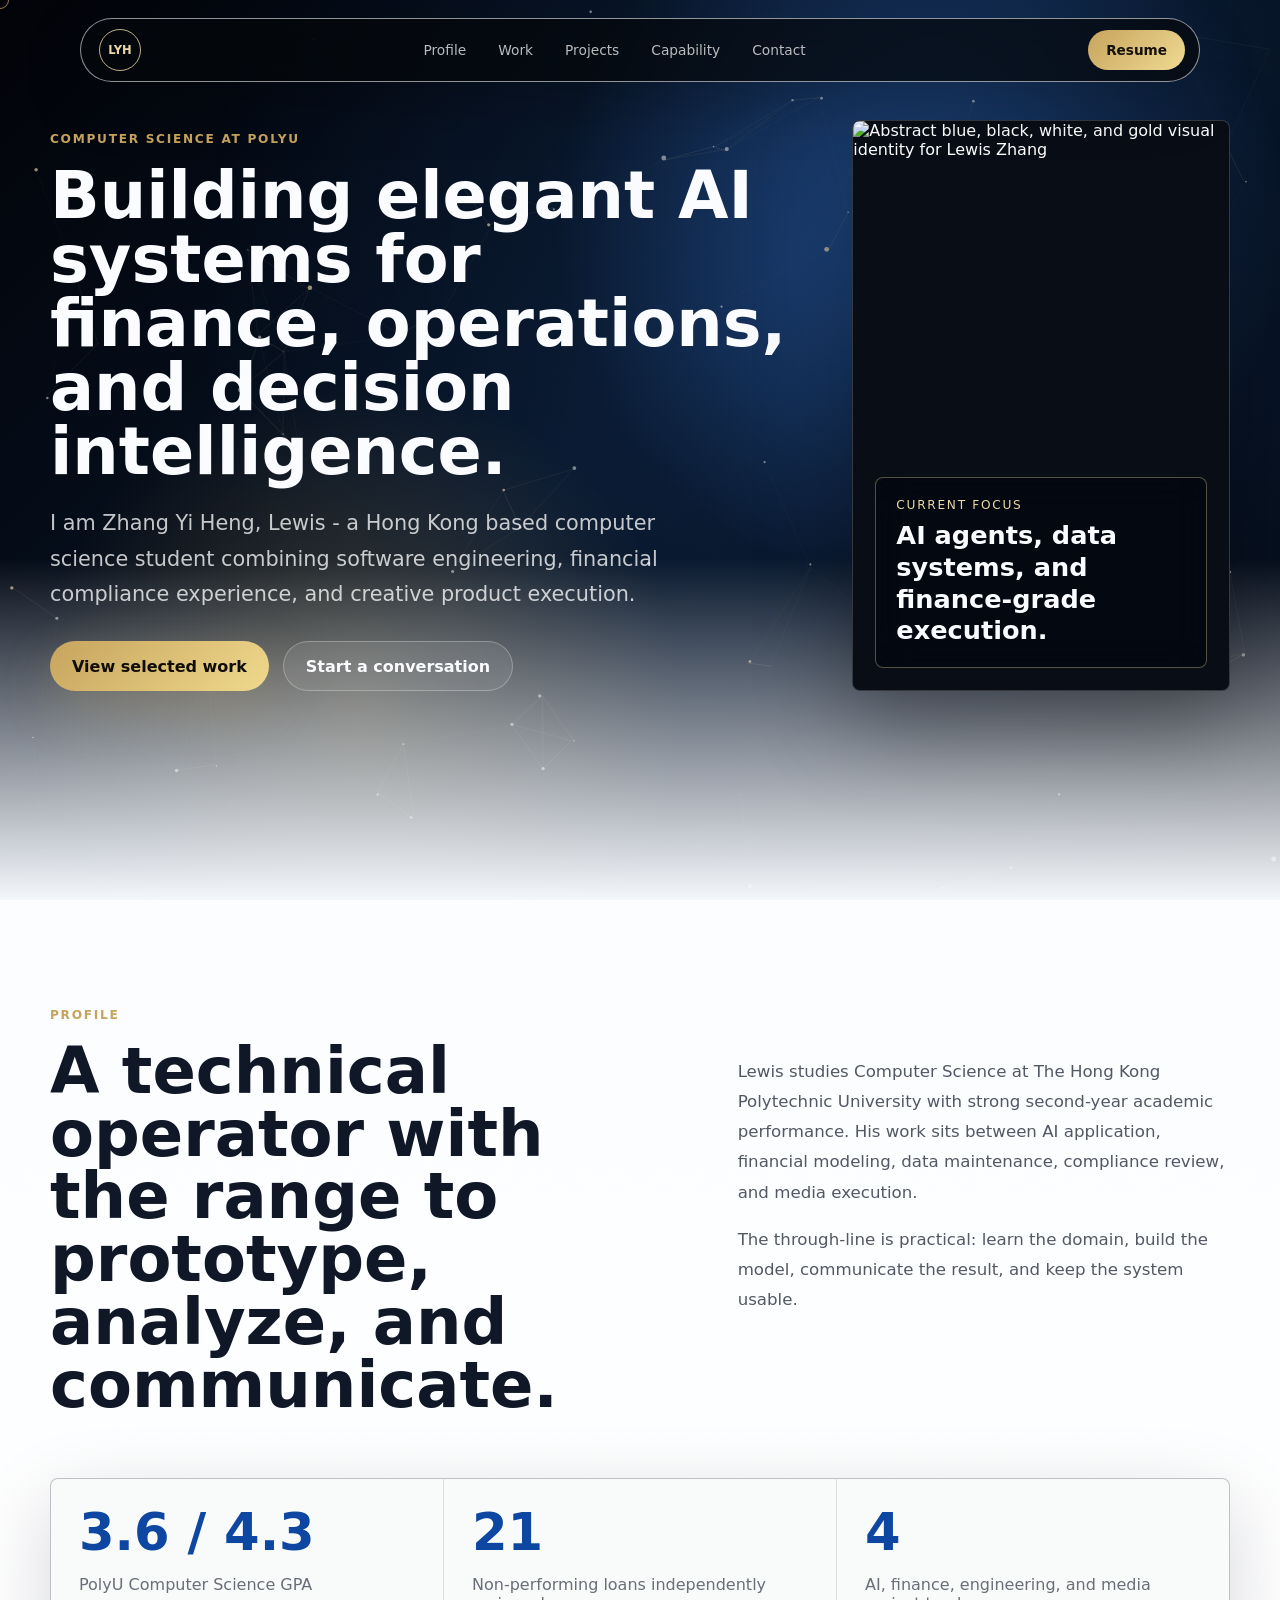
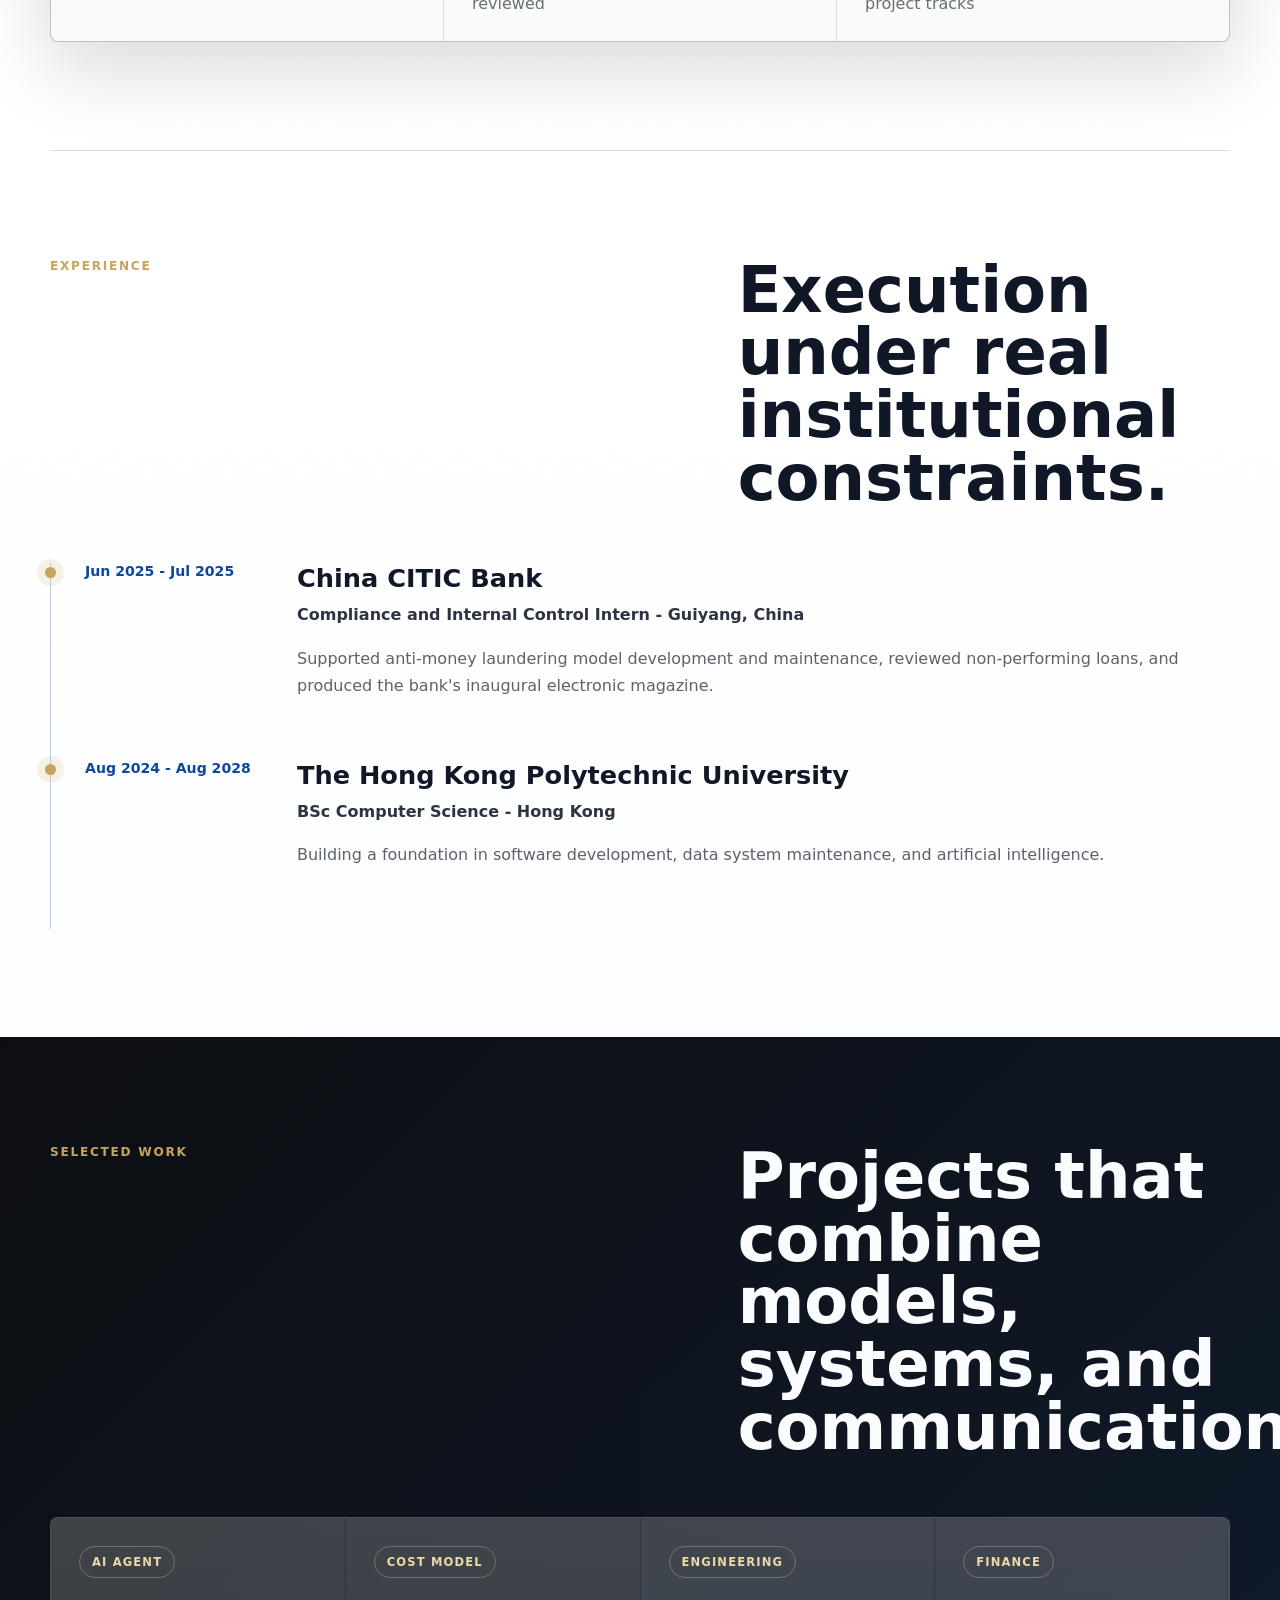
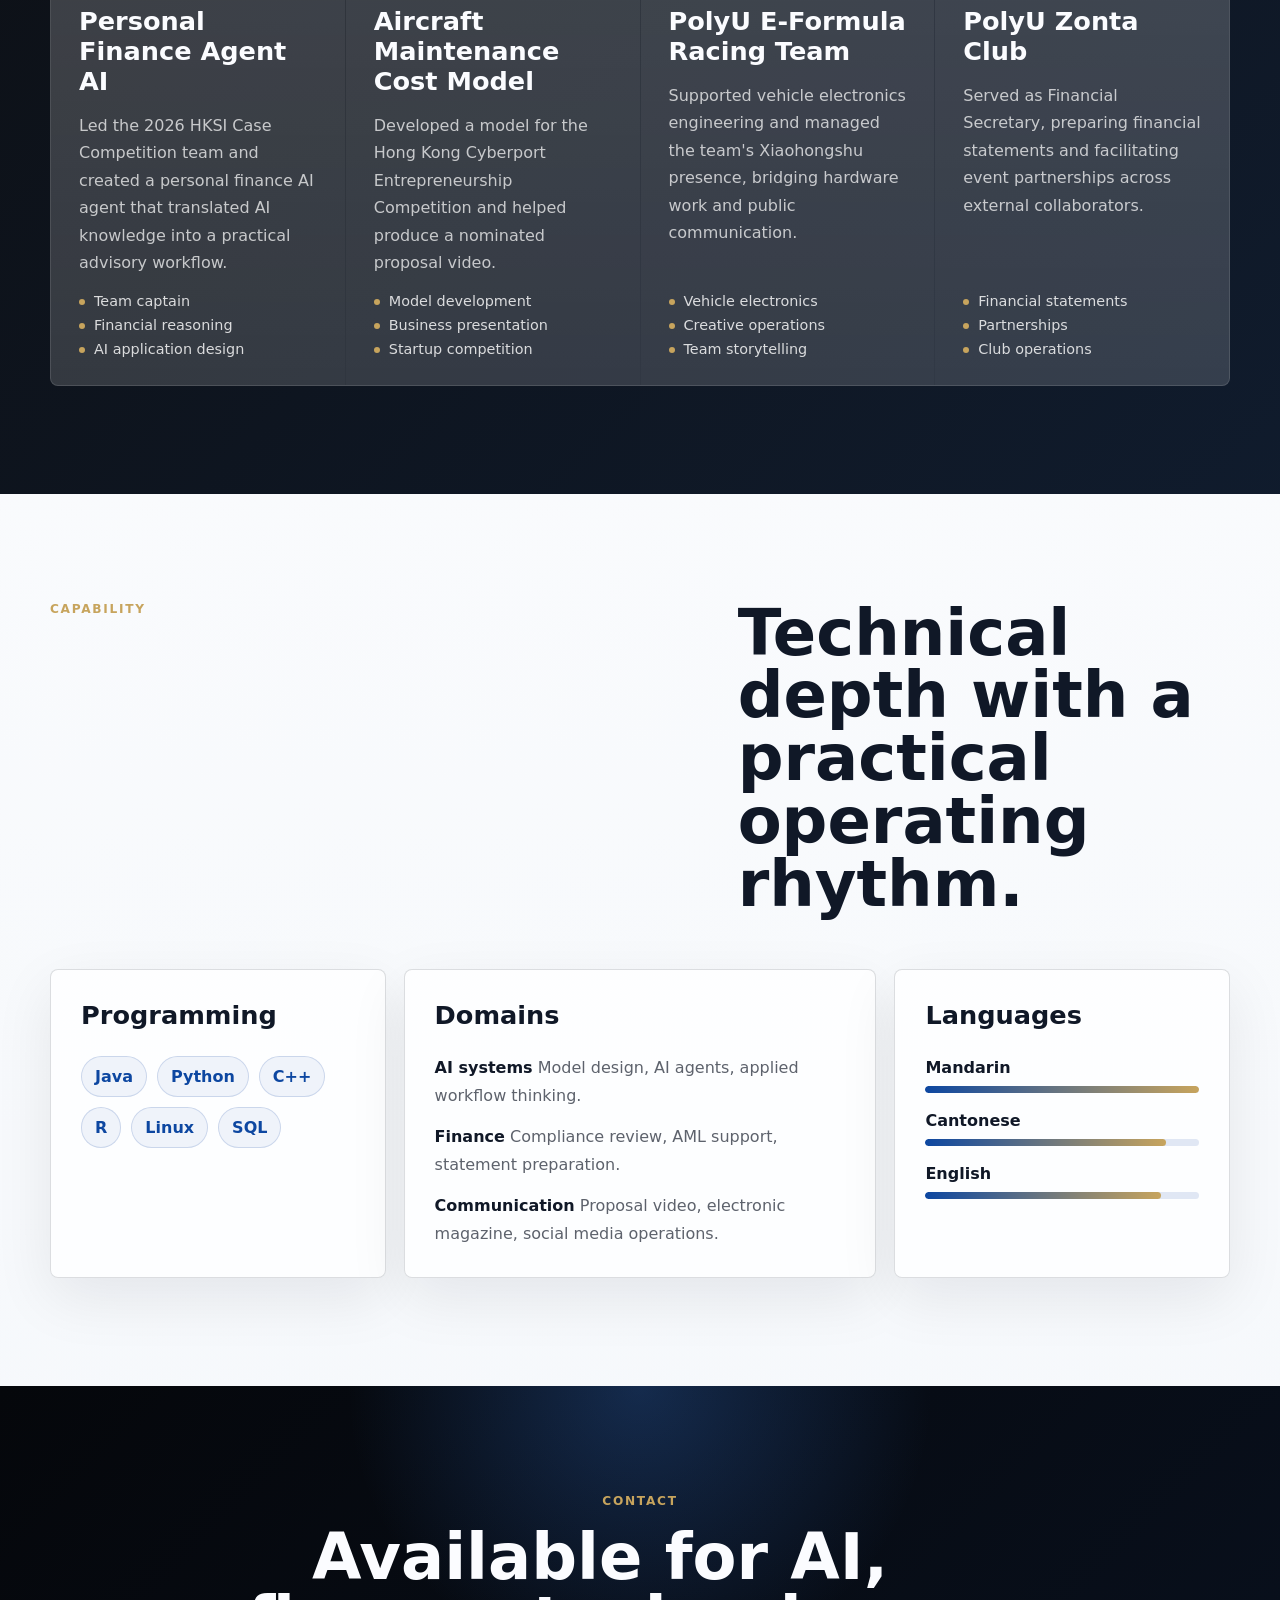
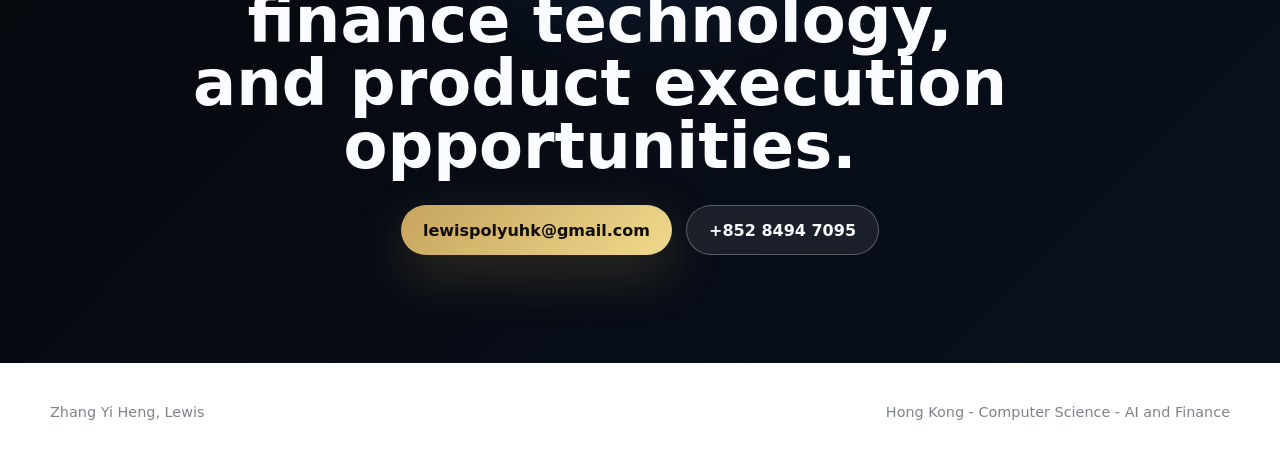
==== index.html @ 720bc09e "Add files via upload" ====
<!doctype html>
<html lang="en">
  <head>
    <meta charset="utf-8">
    <meta name="viewport" content="width=device-width, initial-scale=1">
    <meta name="description" content="Personal portfolio for Zhang Yi Heng, Lewis - computer science, AI systems, finance, and creative operations.">
    <title>Zhang Yi Heng, Lewis - AI, Finance, Systems</title>
    <link rel="icon" href="data:image/svg+xml,%3Csvg xmlns='http://www.w3.org/2000/svg' viewBox='0 0 64 64'%3E%3Crect width='64' height='64' rx='32' fill='%2305070b'/%3E%3Ccircle cx='32' cy='32' r='24' fill='none' stroke='%23c7a45d' stroke-width='3'/%3E%3Ctext x='32' y='38' text-anchor='middle' font-family='Arial,sans-serif' font-size='15' font-weight='700' fill='%23ead8a7'%3ELYH%3C/text%3E%3C/svg%3E">
    <link rel="preload" href="styles.css" as="style">
    <link rel="stylesheet" href="styles.css">
  </head>
  <body>
    <div class="page-progress" aria-hidden="true"></div>
    <div class="cursor-dot" aria-hidden="true"></div>

    <header class="site-header" data-elevate>
      <a class="brand-mark" href="#home" aria-label="Zhang Yi Heng home">
        <span>LYH</span>
      </a>
      <nav class="nav-links" aria-label="Primary navigation">
        <a href="#profile">Profile</a>
        <a href="#work">Work</a>
        <a href="#projects">Projects</a>
        <a href="#capability">Capability</a>
        <a href="#contact">Contact</a>
      </nav>
      <a class="nav-action magnetic" href="assets/Zhang-Yiheng-Resume.pdf" download>Resume</a>
    </header>

    <main>
      <section class="hero section-shell" id="home" aria-label="Introduction">
        <canvas id="orbital-canvas" aria-hidden="true"></canvas>
        <div class="hero-grid">
          <div class="hero-copy">
            <p class="eyebrow reveal">Computer Science at PolyU</p>
            <h1 class="reveal">Building elegant AI systems for finance, operations, and decision intelligence.</h1>
            <p class="hero-lede reveal">
              I am Zhang Yi Heng, Lewis - a Hong Kong based computer science student combining software engineering,
              financial compliance experience, and creative product execution.
            </p>
            <div class="hero-actions reveal">
              <a class="button primary magnetic" href="#projects">View selected work</a>
              <a class="button secondary magnetic" href="mailto:lewispolyuhk@gmail.com">Start a conversation</a>
            </div>
          </div>

          <aside class="signature-visual reveal" aria-label="Career signal summary">
            <img src="assets/lewis-signature-visual.png" alt="Abstract blue, black, white, and gold visual identity for Lewis Zhang">
            <div class="signal-card">
              <span class="signal-label">Current Focus</span>
              <strong>AI agents, data systems, and finance-grade execution.</strong>
            </div>
          </aside>
        </div>
      </section>

      <section class="section-shell intro-band" id="profile">
        <div class="section-kicker reveal">Profile</div>
        <div class="intro-layout">
          <h2 class="reveal">A technical operator with the range to prototype, analyze, and communicate.</h2>
          <div class="intro-copy reveal">
            <p>
              Lewis studies Computer Science at The Hong Kong Polytechnic University with strong second-year academic performance.
              His work sits between AI application, financial modeling, data maintenance, compliance review, and media execution.
            </p>
            <p>
              The through-line is practical: learn the domain, build the model, communicate the result, and keep the system usable.
            </p>
          </div>
        </div>
        <div class="metric-strip reveal">
          <article>
            <span>3.6 / 4.3</span>
            <p>PolyU Computer Science GPA</p>
          </article>
          <article>
            <span>21</span>
            <p>Non-performing loans independently reviewed</p>
          </article>
          <article>
            <span>4</span>
            <p>AI, finance, engineering, and media project tracks</p>
          </article>
        </div>
      </section>

      <section class="section-shell split-section" id="work">
        <div class="section-heading reveal">
          <span class="section-kicker">Experience</span>
          <h2>Execution under real institutional constraints.</h2>
        </div>
        <div class="timeline">
          <article class="timeline-item reveal">
            <time>Jun 2025 - Jul 2025</time>
            <div>
              <h3>China CITIC Bank</h3>
              <p class="role">Compliance and Internal Control Intern - Guiyang, China</p>
              <p>
                Supported anti-money laundering model development and maintenance, reviewed non-performing loans,
                and produced the bank's inaugural electronic magazine.
              </p>
            </div>
          </article>
          <article class="timeline-item reveal">
            <time>Aug 2024 - Aug 2028</time>
            <div>
              <h3>The Hong Kong Polytechnic University</h3>
              <p class="role">BSc Computer Science - Hong Kong</p>
              <p>
                Building a foundation in software development, data system maintenance, and artificial intelligence.
              </p>
            </div>
          </article>
        </div>
      </section>

      <section class="section-shell project-section" id="projects">
        <div class="section-heading reveal">
          <span class="section-kicker">Selected Work</span>
          <h2>Projects that combine models, systems, and communication.</h2>
        </div>
        <div class="project-grid">
          <article class="project-card reveal">
            <span>AI Agent</span>
            <h3>Personal Finance Agent AI</h3>
            <p>
              Led the 2026 HKSI Case Competition team and created a personal finance AI agent that translated AI knowledge into a practical advisory workflow.
            </p>
            <ul>
              <li>Team captain</li>
              <li>Financial reasoning</li>
              <li>AI application design</li>
            </ul>
          </article>
          <article class="project-card reveal">
            <span>Cost Model</span>
            <h3>Aircraft Maintenance Cost Model</h3>
            <p>
              Developed a model for the Hong Kong Cyberport Entrepreneurship Competition and helped produce a nominated proposal video.
            </p>
            <ul>
              <li>Model development</li>
              <li>Business presentation</li>
              <li>Startup competition</li>
            </ul>
          </article>
          <article class="project-card reveal">
            <span>Engineering</span>
            <h3>PolyU E-Formula Racing Team</h3>
            <p>
              Supported vehicle electronics engineering and managed the team's Xiaohongshu presence, bridging hardware work and public communication.
            </p>
            <ul>
              <li>Vehicle electronics</li>
              <li>Creative operations</li>
              <li>Team storytelling</li>
            </ul>
          </article>
          <article class="project-card reveal">
            <span>Finance</span>
            <h3>PolyU Zonta Club</h3>
            <p>
              Served as Financial Secretary, preparing financial statements and facilitating event partnerships across external collaborators.
            </p>
            <ul>
              <li>Financial statements</li>
              <li>Partnerships</li>
              <li>Club operations</li>
            </ul>
          </article>
        </div>
      </section>

      <section class="section-shell capability-section" id="capability">
        <div class="section-heading reveal">
          <span class="section-kicker">Capability</span>
          <h2>Technical depth with a practical operating rhythm.</h2>
        </div>
        <div class="capability-grid">
          <article class="capability-panel reveal">
            <h3>Programming</h3>
            <div class="skill-cloud" aria-label="Programming skills">
              <span>Java</span>
              <span>Python</span>
              <span>C++</span>
              <span>R</span>
              <span>Linux</span>
              <span>SQL</span>
            </div>
          </article>
          <article class="capability-panel reveal">
            <h3>Domains</h3>
            <div class="domain-list">
              <p><strong>AI systems</strong> Model design, AI agents, applied workflow thinking.</p>
              <p><strong>Finance</strong> Compliance review, AML support, statement preparation.</p>
              <p><strong>Communication</strong> Proposal video, electronic magazine, social media operations.</p>
            </div>
          </article>
          <article class="capability-panel reveal">
            <h3>Languages</h3>
            <div class="language-bars">
              <div><span>Mandarin</span><i style="--level: 100%"></i></div>
              <div><span>Cantonese</span><i style="--level: 88%"></i></div>
              <div><span>English</span><i style="--level: 86%"></i></div>
            </div>
          </article>
        </div>
      </section>

      <section class="contact-section" id="contact">
        <div class="contact-inner reveal">
          <p class="section-kicker">Contact</p>
          <h2>Available for AI, finance technology, and product execution opportunities.</h2>
          <div class="contact-actions">
            <a class="button primary magnetic" href="mailto:lewispolyuhk@gmail.com">lewispolyuhk@gmail.com</a>
            <a class="button secondary magnetic" href="tel:+85284947095">+852 8494 7095</a>
          </div>
        </div>
      </section>
    </main>

    <footer class="site-footer">
      <p>Zhang Yi Heng, Lewis</p>
      <p>Hong Kong - Computer Science - AI and Finance</p>
    </footer>

    <script src="app.js"></script>
  </body>
</html>
---- styles.css ----
:root {
  --black: #05070b;
  --ink: #101827;
  --blue: #0d47a1;
  --blue-bright: #3f8cff;
  --gold: #c7a45d;
  --gold-soft: #ead8a7;
  --white: #fbfcff;
  --mist: #eef3fb;
  --line: rgba(12, 22, 38, 0.14);
  --glass: rgba(255, 255, 255, 0.78);
  --shadow: 0 24px 80px rgba(6, 15, 31, 0.16);
  --ease: cubic-bezier(0.2, 0.9, 0.2, 1);
  font-family: Inter, ui-sans-serif, system-ui, -apple-system, BlinkMacSystemFont, "Segoe UI", sans-serif;
}

* {
  box-sizing: border-box;
}

html {
  scroll-behavior: smooth;
}

body {
  margin: 0;
  color: var(--ink);
  background:
    linear-gradient(180deg, #f8fbff 0%, #ffffff 35%, #f4f7fb 100%);
  overflow-x: hidden;
}

body::before {
  content: "";
  position: fixed;
  inset: 0;
  pointer-events: none;
  background-image:
    linear-gradient(rgba(13, 71, 161, 0.035) 1px, transparent 1px),
    linear-gradient(90deg, rgba(13, 71, 161, 0.035) 1px, transparent 1px);
  background-size: 72px 72px;
  mask-image: linear-gradient(180deg, black 0%, transparent 78%);
  z-index: -3;
}

a {
  color: inherit;
  text-decoration: none;
}

img {
  max-width: 100%;
  display: block;
}

.page-progress {
  position: fixed;
  top: 0;
  left: 0;
  width: calc(var(--progress, 0) * 100%);
  height: 3px;
  z-index: 100;
  background: linear-gradient(90deg, var(--blue-bright), var(--gold));
}

.cursor-dot {
  position: fixed;
  width: 18px;
  height: 18px;
  border: 1px solid rgba(199, 164, 93, 0.8);
  border-radius: 999px;
  pointer-events: none;
  z-index: 99;
  transform: translate(-50%, -50%);
  transition: width 180ms ease, height 180ms ease, opacity 180ms ease;
  mix-blend-mode: difference;
}

.cursor-dot.is-active {
  width: 42px;
  height: 42px;
  opacity: 0.75;
}

.site-header {
  position: fixed;
  top: 18px;
  left: 50%;
  transform: translateX(-50%);
  width: min(1120px, calc(100% - 32px));
  height: 64px;
  display: grid;
  grid-template-columns: auto 1fr auto;
  gap: 22px;
  align-items: center;
  padding: 0 14px 0 18px;
  border: 1px solid rgba(255, 255, 255, 0.56);
  border-radius: 999px;
  background: rgba(5, 7, 11, 0.72);
  color: var(--white);
  backdrop-filter: blur(22px);
  box-shadow: 0 18px 60px rgba(0, 0, 0, 0.22);
  z-index: 90;
}

.brand-mark {
  width: 42px;
  height: 42px;
  display: grid;
  place-items: center;
  border: 1px solid rgba(234, 216, 167, 0.8);
  border-radius: 50%;
  color: var(--gold-soft);
  font-size: 0.72rem;
  font-weight: 800;
  letter-spacing: 0;
}

.nav-links {
  justify-self: center;
  display: flex;
  gap: 4px;
}

.nav-links a {
  position: relative;
  padding: 10px 14px;
  color: rgba(255, 255, 255, 0.72);
  font-size: 0.86rem;
  transition: color 220ms ease;
}

.nav-links a::after {
  content: "";
  position: absolute;
  left: 14px;
  right: 14px;
  bottom: 4px;
  height: 1px;
  transform: scaleX(0);
  transform-origin: left;
  background: var(--gold);
  transition: transform 260ms var(--ease);
}

.nav-links a:hover,
.nav-links a.is-active {
  color: #ffffff;
}

.nav-links a:hover::after,
.nav-links a.is-active::after {
  transform: scaleX(1);
}

.nav-action {
  padding: 12px 18px;
  border-radius: 999px;
  background: linear-gradient(135deg, var(--gold), #f0da93);
  color: #15100a;
  font-size: 0.85rem;
  font-weight: 800;
}

.section-shell {
  width: min(1180px, calc(100% - 44px));
  margin: 0 auto;
}

.hero {
  position: relative;
  width: 100%;
  min-height: 100vh;
  padding: 120px max(22px, calc((100vw - 1180px) / 2)) 78px;
  overflow: hidden;
  color: var(--white);
  background:
    radial-gradient(circle at 72% 25%, rgba(63, 140, 255, 0.36), transparent 32%),
    radial-gradient(circle at 28% 78%, rgba(199, 164, 93, 0.28), transparent 28%),
    linear-gradient(135deg, #020308 0%, #071426 48%, #03070f 100%);
}

.hero::after {
  content: "";
  position: absolute;
  inset: auto 0 0;
  height: 38%;
  background: linear-gradient(180deg, transparent, rgba(248, 251, 255, 0.98));
  pointer-events: none;
}

#orbital-canvas {
  position: absolute;
  inset: 0;
  width: 100%;
  height: 100%;
  opacity: 0.72;
}

.hero-grid {
  position: relative;
  z-index: 2;
  display: grid;
  grid-template-columns: minmax(0, 1.42fr) minmax(320px, 0.72fr);
  gap: clamp(28px, 4.5vw, 68px);
  align-items: center;
}

.hero-copy {
  padding-top: 12px;
}

.eyebrow,
.section-kicker {
  margin: 0 0 18px;
  color: var(--gold);
  text-transform: uppercase;
  font-size: 0.76rem;
  font-weight: 850;
  letter-spacing: 0.14em;
}

.hero h1,
.intro-layout h2,
.section-heading h2,
.contact-section h2 {
  margin: 0;
  letter-spacing: 0;
  line-height: 0.98;
}

.hero h1 {
  max-width: 900px;
  font-size: clamp(3rem, 5.1vw, 6.25rem);
  font-weight: 860;
}

.hero-lede {
  max-width: 680px;
  margin: 22px 0 0;
  color: rgba(255, 255, 255, 0.76);
  font-size: clamp(1.04rem, 1.7vw, 1.3rem);
  line-height: 1.72;
}

.hero-actions,
.contact-actions {
  display: flex;
  flex-wrap: wrap;
  gap: 14px;
  margin-top: 28px;
}

.button {
  position: relative;
  display: inline-flex;
  align-items: center;
  justify-content: center;
  min-height: 50px;
  padding: 0 22px;
  border-radius: 999px;
  overflow: hidden;
  font-weight: 800;
  transition: transform 220ms var(--ease), border-color 220ms ease, background 220ms ease;
}

.button::before {
  content: "";
  position: absolute;
  inset: 0;
  transform: translateX(-102%);
  background: linear-gradient(90deg, transparent, rgba(255, 255, 255, 0.28), transparent);
  transition: transform 620ms var(--ease);
}

.button:hover::before {
  transform: translateX(102%);
}

.button.primary {
  background: linear-gradient(135deg, var(--gold), #efd98d);
  color: #100c06;
  box-shadow: 0 18px 54px rgba(199, 164, 93, 0.22);
}

.button.secondary {
  border: 1px solid rgba(255, 255, 255, 0.28);
  color: inherit;
  background: rgba(255, 255, 255, 0.08);
  backdrop-filter: blur(14px);
}

.signature-visual {
  position: relative;
  align-self: stretch;
  min-height: 540px;
  border: 1px solid rgba(255, 255, 255, 0.18);
  border-radius: 8px;
  overflow: hidden;
  box-shadow: 0 34px 90px rgba(0, 0, 0, 0.34);
  background: #080d16;
}

.signature-visual img {
  width: 100%;
  height: 100%;
  object-fit: cover;
  filter: saturate(1.05) contrast(1.04);
}

.signal-card {
  position: absolute;
  left: 22px;
  right: 22px;
  bottom: 22px;
  padding: 20px;
  border: 1px solid rgba(234, 216, 167, 0.35);
  border-radius: 8px;
  background: rgba(3, 7, 15, 0.74);
  backdrop-filter: blur(18px);
}

.signal-label {
  display: block;
  margin-bottom: 8px;
  color: var(--gold-soft);
  font-size: 0.76rem;
  text-transform: uppercase;
  letter-spacing: 0.14em;
}

.signal-card strong {
  display: block;
  font-size: clamp(1.15rem, 2vw, 1.65rem);
  line-height: 1.24;
}

.intro-band,
.split-section,
.project-section,
.capability-section {
  padding: 108px 0;
}

.intro-layout,
.section-heading {
  display: grid;
  grid-template-columns: minmax(0, 0.95fr) minmax(300px, 0.75fr);
  gap: clamp(28px, 5vw, 84px);
  align-items: start;
}

.intro-layout h2,
.section-heading h2,
.contact-section h2 {
  font-size: clamp(2.3rem, 5vw, 5rem);
  max-width: 860px;
}

.intro-copy {
  color: rgba(16, 24, 39, 0.72);
  font-size: 1.04rem;
  line-height: 1.82;
}

.metric-strip {
  display: grid;
  grid-template-columns: repeat(3, 1fr);
  gap: 1px;
  margin-top: 62px;
  border: 1px solid var(--line);
  border-radius: 8px;
  overflow: hidden;
  background: var(--line);
  box-shadow: var(--shadow);
}

.metric-strip article {
  min-height: 160px;
  padding: 28px;
  background: rgba(255, 255, 255, 0.82);
}

.metric-strip span {
  display: block;
  color: var(--blue);
  font-size: clamp(2rem, 4vw, 4.4rem);
  font-weight: 860;
  line-height: 1;
}

.metric-strip p {
  margin: 16px 0 0;
  color: rgba(16, 24, 39, 0.62);
}

.split-section {
  border-top: 1px solid var(--line);
}

.timeline {
  margin-top: 54px;
  border-left: 1px solid rgba(13, 71, 161, 0.26);
}

.timeline-item {
  position: relative;
  display: grid;
  grid-template-columns: 180px minmax(0, 1fr);
  gap: 32px;
  padding: 0 0 44px 34px;
}

.timeline-item::before {
  content: "";
  position: absolute;
  left: -6px;
  top: 4px;
  width: 11px;
  height: 11px;
  border-radius: 50%;
  background: var(--gold);
  box-shadow: 0 0 0 8px rgba(199, 164, 93, 0.14);
}

.timeline time {
  color: var(--blue);
  font-size: 0.88rem;
  font-weight: 850;
}

.timeline h3,
.project-card h3,
.capability-panel h3 {
  margin: 0;
  font-size: clamp(1.28rem, 2vw, 2rem);
}

.timeline p,
.project-card p,
.domain-list p {
  color: rgba(16, 24, 39, 0.68);
  line-height: 1.72;
}

.role {
  margin: 8px 0 10px;
  color: rgba(16, 24, 39, 0.88) !important;
  font-weight: 800;
}

.project-section {
  width: 100%;
  max-width: none;
  padding-inline: max(22px, calc((100vw - 1180px) / 2));
  background:
    linear-gradient(135deg, rgba(5, 7, 11, 0.97), rgba(8, 20, 38, 0.97)),
    linear-gradient(90deg, rgba(199, 164, 93, 0.12), transparent);
  color: var(--white);
}

.project-section .section-heading {
  width: min(1180px, 100%);
  margin: 0 auto;
}

.project-grid {
  width: min(1180px, 100%);
  margin: 58px auto 0;
  display: grid;
  grid-template-columns: repeat(4, minmax(0, 1fr));
  gap: 1px;
  background: rgba(255, 255, 255, 0.14);
  border: 1px solid rgba(255, 255, 255, 0.14);
  border-radius: 8px;
  overflow: hidden;
}

.project-card {
  min-height: 390px;
  padding: 28px;
  display: flex;
  flex-direction: column;
  background:
    linear-gradient(180deg, rgba(255, 255, 255, 0.08), rgba(255, 255, 255, 0.025));
  transition: transform 360ms var(--ease), background 360ms var(--ease);
}

.project-card:hover {
  transform: translateY(-10px);
  background:
    linear-gradient(180deg, rgba(13, 71, 161, 0.32), rgba(255, 255, 255, 0.05));
}

.project-card span {
  width: fit-content;
  margin-bottom: 28px;
  padding: 8px 12px;
  border: 1px solid rgba(234, 216, 167, 0.3);
  border-radius: 999px;
  color: var(--gold-soft);
  font-size: 0.72rem;
  font-weight: 850;
  text-transform: uppercase;
  letter-spacing: 0.1em;
}

.project-card p {
  color: rgba(255, 255, 255, 0.72);
}

.project-card ul {
  display: grid;
  gap: 8px;
  margin: auto 0 0;
  padding: 0;
  list-style: none;
}

.project-card li {
  color: rgba(255, 255, 255, 0.82);
  font-size: 0.9rem;
}

.project-card li::before {
  content: "";
  display: inline-block;
  width: 6px;
  height: 6px;
  margin-right: 9px;
  border-radius: 50%;
  background: var(--gold);
  vertical-align: 1px;
}

.capability-grid {
  display: grid;
  grid-template-columns: 0.88fr 1.24fr 0.88fr;
  gap: 18px;
  margin-top: 54px;
}

.capability-panel {
  padding: 30px;
  border: 1px solid var(--line);
  border-radius: 8px;
  background: rgba(255, 255, 255, 0.78);
  box-shadow: 0 20px 60px rgba(6, 15, 31, 0.08);
}

.skill-cloud {
  display: flex;
  flex-wrap: wrap;
  gap: 10px;
  margin-top: 26px;
}

.skill-cloud span {
  padding: 10px 13px;
  border: 1px solid rgba(13, 71, 161, 0.16);
  border-radius: 999px;
  background: rgba(13, 71, 161, 0.06);
  color: var(--blue);
  font-weight: 800;
}

.domain-list {
  display: grid;
  gap: 14px;
  margin-top: 24px;
}

.domain-list p {
  margin: 0;
}

.domain-list strong {
  color: var(--ink);
}

.language-bars {
  display: grid;
  gap: 18px;
  margin-top: 28px;
}

.language-bars div {
  display: grid;
  gap: 9px;
}

.language-bars span {
  font-weight: 800;
}

.language-bars i {
  position: relative;
  height: 7px;
  border-radius: 999px;
  overflow: hidden;
  background: rgba(13, 71, 161, 0.12);
}

.language-bars i::after {
  content: "";
  position: absolute;
  inset: 0 auto 0 0;
  width: var(--level);
  border-radius: inherit;
  background: linear-gradient(90deg, var(--blue), var(--gold));
  transform: scaleX(var(--bar-scale, 0));
  transform-origin: left;
  transition: transform 900ms var(--ease);
}

.language-bars.is-visible i::after {
  --bar-scale: 1;
}

.contact-section {
  width: 100%;
  padding: 108px 22px;
  color: var(--white);
  background:
    radial-gradient(circle at 50% 0%, rgba(63, 140, 255, 0.25), transparent 34%),
    linear-gradient(135deg, #05070b, #09111f);
}

.contact-inner {
  width: min(940px, 100%);
  margin: 0 auto;
  text-align: center;
}

.contact-actions {
  justify-content: center;
}

.site-footer {
  display: flex;
  justify-content: space-between;
  gap: 20px;
  padding: 26px max(22px, calc((100vw - 1180px) / 2));
  color: rgba(16, 24, 39, 0.54);
  background: #ffffff;
  font-size: 0.9rem;
}

.reveal {
  opacity: 0;
  transform: translateY(24px);
  transition: opacity 760ms var(--ease), transform 760ms var(--ease);
}

.reveal.is-visible {
  opacity: 1;
  transform: translateY(0);
}

@media (max-width: 980px) {
  .site-header {
    grid-template-columns: auto auto;
    justify-content: space-between;
  }

  .nav-links {
    display: none;
  }

  .hero-grid,
  .intro-layout,
  .section-heading,
  .capability-grid {
    grid-template-columns: 1fr;
  }

  .signature-visual {
    min-height: 440px;
  }

  .metric-strip,
  .project-grid {
    grid-template-columns: 1fr;
  }

  .project-card {
    min-height: 280px;
  }
}

@media (max-width: 680px) {
  .cursor-dot {
    display: none;
  }

  .site-header {
    top: 12px;
    width: calc(100% - 22px);
    height: 58px;
  }

  .nav-action {
    padding: 10px 14px;
  }

  .section-shell {
    width: min(100% - 28px, 1180px);
  }

  .hero {
    padding: 104px 14px 72px;
  }

  .hero h1 {
    font-size: clamp(2.25rem, 11.2vw, 3.35rem);
    line-height: 1.02;
  }

  .hero-lede {
    margin-top: 22px;
    font-size: 1rem;
    line-height: 1.62;
  }

  .hero-actions,
  .contact-actions {
    flex-direction: column;
  }

  .button {
    width: 100%;
  }

  .signature-visual {
    min-height: 360px;
  }

  .intro-band,
  .split-section,
  .project-section,
  .capability-section,
  .contact-section {
    padding-top: 78px;
    padding-bottom: 78px;
  }

  .timeline-item {
    grid-template-columns: 1fr;
    gap: 12px;
    padding-left: 24px;
  }

  .metric-strip article {
    min-height: 132px;
  }

  .site-footer {
    flex-direction: column;
  }
}

@media (prefers-reduced-motion: reduce) {
  *,
  *::before,
  *::after {
    scroll-behavior: auto !important;
    transition-duration: 0.001ms !important;
    animation-duration: 0.001ms !important;
  }
}
---- styles.css ----
:root {
  --black: #05070b;
  --ink: #101827;
  --blue: #0d47a1;
  --blue-bright: #3f8cff;
  --gold: #c7a45d;
  --gold-soft: #ead8a7;
  --white: #fbfcff;
  --mist: #eef3fb;
  --line: rgba(12, 22, 38, 0.14);
  --glass: rgba(255, 255, 255, 0.78);
  --shadow: 0 24px 80px rgba(6, 15, 31, 0.16);
  --ease: cubic-bezier(0.2, 0.9, 0.2, 1);
  font-family: Inter, ui-sans-serif, system-ui, -apple-system, BlinkMacSystemFont, "Segoe UI", sans-serif;
}

* {
  box-sizing: border-box;
}

html {
  scroll-behavior: smooth;
}

body {
  margin: 0;
  color: var(--ink);
  background:
    linear-gradient(180deg, #f8fbff 0%, #ffffff 35%, #f4f7fb 100%);
  overflow-x: hidden;
}

body::before {
  content: "";
  position: fixed;
  inset: 0;
  pointer-events: none;
  background-image:
    linear-gradient(rgba(13, 71, 161, 0.035) 1px, transparent 1px),
    linear-gradient(90deg, rgba(13, 71, 161, 0.035) 1px, transparent 1px);
  background-size: 72px 72px;
  mask-image: linear-gradient(180deg, black 0%, transparent 78%);
  z-index: -3;
}

a {
  color: inherit;
  text-decoration: none;
}

img {
  max-width: 100%;
  display: block;
}

.page-progress {
  position: fixed;
  top: 0;
  left: 0;
  width: calc(var(--progress, 0) * 100%);
  height: 3px;
  z-index: 100;
  background: linear-gradient(90deg, var(--blue-bright), var(--gold));
}

.cursor-dot {
  position: fixed;
  width: 18px;
  height: 18px;
  border: 1px solid rgba(199, 164, 93, 0.8);
  border-radius: 999px;
  pointer-events: none;
  z-index: 99;
  transform: translate(-50%, -50%);
  transition: width 180ms ease, height 180ms ease, opacity 180ms ease;
  mix-blend-mode: difference;
}

.cursor-dot.is-active {
  width: 42px;
  height: 42px;
  opacity: 0.75;
}

.site-header {
  position: fixed;
  top: 18px;
  left: 50%;
  transform: translateX(-50%);
  width: min(1120px, calc(100% - 32px));
  height: 64px;
  display: grid;
  grid-template-columns: auto 1fr auto;
  gap: 22px;
  align-items: center;
  padding: 0 14px 0 18px;
  border: 1px solid rgba(255, 255, 255, 0.56);
  border-radius: 999px;
  background: rgba(5, 7, 11, 0.72);
  color: var(--white);
  backdrop-filter: blur(22px);
  box-shadow: 0 18px 60px rgba(0, 0, 0, 0.22);
  z-index: 90;
}

.brand-mark {
  width: 42px;
  height: 42px;
  display: grid;
  place-items: center;
  border: 1px solid rgba(234, 216, 167, 0.8);
  border-radius: 50%;
  color: var(--gold-soft);
  font-size: 0.72rem;
  font-weight: 800;
  letter-spacing: 0;
}

.nav-links {
  justify-self: center;
  display: flex;
  gap: 4px;
}

.nav-links a {
  position: relative;
  padding: 10px 14px;
  color: rgba(255, 255, 255, 0.72);
  font-size: 0.86rem;
  transition: color 220ms ease;
}

.nav-links a::after {
  content: "";
  position: absolute;
  left: 14px;
  right: 14px;
  bottom: 4px;
  height: 1px;
  transform: scaleX(0);
  transform-origin: left;
  background: var(--gold);
  transition: transform 260ms var(--ease);
}

.nav-links a:hover,
.nav-links a.is-active {
  color: #ffffff;
}

.nav-links a:hover::after,
.nav-links a.is-active::after {
  transform: scaleX(1);
}

.nav-action {
  padding: 12px 18px;
  border-radius: 999px;
  background: linear-gradient(135deg, var(--gold), #f0da93);
  color: #15100a;
  font-size: 0.85rem;
  font-weight: 800;
}

.section-shell {
  width: min(1180px, calc(100% - 44px));
  margin: 0 auto;
}

.hero {
  position: relative;
  width: 100%;
  min-height: 100vh;
  padding: 120px max(22px, calc((100vw - 1180px) / 2)) 78px;
  overflow: hidden;
  color: var(--white);
  background:
    radial-gradient(circle at 72% 25%, rgba(63, 140, 255, 0.36), transparent 32%),
    radial-gradient(circle at 28% 78%, rgba(199, 164, 93, 0.28), transparent 28%),
    linear-gradient(135deg, #020308 0%, #071426 48%, #03070f 100%);
}

.hero::after {
  content: "";
  position: absolute;
  inset: auto 0 0;
  height: 38%;
  background: linear-gradient(180deg, transparent, rgba(248, 251, 255, 0.98));
  pointer-events: none;
}

#orbital-canvas {
  position: absolute;
  inset: 0;
  width: 100%;
  height: 100%;
  opacity: 0.72;
}

.hero-grid {
  position: relative;
  z-index: 2;
  display: grid;
  grid-template-columns: minmax(0, 1.42fr) minmax(320px, 0.72fr);
  gap: clamp(28px, 4.5vw, 68px);
  align-items: center;
}

.hero-copy {
  padding-top: 12px;
}

.eyebrow,
.section-kicker {
  margin: 0 0 18px;
  color: var(--gold);
  text-transform: uppercase;
  font-size: 0.76rem;
  font-weight: 850;
  letter-spacing: 0.14em;
}

.hero h1,
.intro-layout h2,
.section-heading h2,
.contact-section h2 {
  margin: 0;
  letter-spacing: 0;
  line-height: 0.98;
}

.hero h1 {
  max-width: 900px;
  font-size: clamp(3rem, 5.1vw, 6.25rem);
  font-weight: 860;
}

.hero-lede {
  max-width: 680px;
  margin: 22px 0 0;
  color: rgba(255, 255, 255, 0.76);
  font-size: clamp(1.04rem, 1.7vw, 1.3rem);
  line-height: 1.72;
}

.hero-actions,
.contact-actions {
  display: flex;
  flex-wrap: wrap;
  gap: 14px;
  margin-top: 28px;
}

.button {
  position: relative;
  display: inline-flex;
  align-items: center;
  justify-content: center;
  min-height: 50px;
  padding: 0 22px;
  border-radius: 999px;
  overflow: hidden;
  font-weight: 800;
  transition: transform 220ms var(--ease), border-color 220ms ease, background 220ms ease;
}

.button::before {
  content: "";
  position: absolute;
  inset: 0;
  transform: translateX(-102%);
  background: linear-gradient(90deg, transparent, rgba(255, 255, 255, 0.28), transparent);
  transition: transform 620ms var(--ease);
}

.button:hover::before {
  transform: translateX(102%);
}

.button.primary {
  background: linear-gradient(135deg, var(--gold), #efd98d);
  color: #100c06;
  box-shadow: 0 18px 54px rgba(199, 164, 93, 0.22);
}

.button.secondary {
  border: 1px solid rgba(255, 255, 255, 0.28);
  color: inherit;
  background: rgba(255, 255, 255, 0.08);
  backdrop-filter: blur(14px);
}

.signature-visual {
  position: relative;
  align-self: stretch;
  min-height: 540px;
  border: 1px solid rgba(255, 255, 255, 0.18);
  border-radius: 8px;
  overflow: hidden;
  box-shadow: 0 34px 90px rgba(0, 0, 0, 0.34);
  background: #080d16;
}

.signature-visual img {
  width: 100%;
  height: 100%;
  object-fit: cover;
  filter: saturate(1.05) contrast(1.04);
}

.signal-card {
  position: absolute;
  left: 22px;
  right: 22px;
  bottom: 22px;
  padding: 20px;
  border: 1px solid rgba(234, 216, 167, 0.35);
  border-radius: 8px;
  background: rgba(3, 7, 15, 0.74);
  backdrop-filter: blur(18px);
}

.signal-label {
  display: block;
  margin-bottom: 8px;
  color: var(--gold-soft);
  font-size: 0.76rem;
  text-transform: uppercase;
  letter-spacing: 0.14em;
}

.signal-card strong {
  display: block;
  font-size: clamp(1.15rem, 2vw, 1.65rem);
  line-height: 1.24;
}

.intro-band,
.split-section,
.project-section,
.capability-section {
  padding: 108px 0;
}

.intro-layout,
.section-heading {
  display: grid;
  grid-template-columns: minmax(0, 0.95fr) minmax(300px, 0.75fr);
  gap: clamp(28px, 5vw, 84px);
  align-items: start;
}

.intro-layout h2,
.section-heading h2,
.contact-section h2 {
  font-size: clamp(2.3rem, 5vw, 5rem);
  max-width: 860px;
}

.intro-copy {
  color: rgba(16, 24, 39, 0.72);
  font-size: 1.04rem;
  line-height: 1.82;
}

.metric-strip {
  display: grid;
  grid-template-columns: repeat(3, 1fr);
  gap: 1px;
  margin-top: 62px;
  border: 1px solid var(--line);
  border-radius: 8px;
  overflow: hidden;
  background: var(--line);
  box-shadow: var(--shadow);
}

.metric-strip article {
  min-height: 160px;
  padding: 28px;
  background: rgba(255, 255, 255, 0.82);
}

.metric-strip span {
  display: block;
  color: var(--blue);
  font-size: clamp(2rem, 4vw, 4.4rem);
  font-weight: 860;
  line-height: 1;
}

.metric-strip p {
  margin: 16px 0 0;
  color: rgba(16, 24, 39, 0.62);
}

.split-section {
  border-top: 1px solid var(--line);
}

.timeline {
  margin-top: 54px;
  border-left: 1px solid rgba(13, 71, 161, 0.26);
}

.timeline-item {
  position: relative;
  display: grid;
  grid-template-columns: 180px minmax(0, 1fr);
  gap: 32px;
  padding: 0 0 44px 34px;
}

.timeline-item::before {
  content: "";
  position: absolute;
  left: -6px;
  top: 4px;
  width: 11px;
  height: 11px;
  border-radius: 50%;
  background: var(--gold);
  box-shadow: 0 0 0 8px rgba(199, 164, 93, 0.14);
}

.timeline time {
  color: var(--blue);
  font-size: 0.88rem;
  font-weight: 850;
}

.timeline h3,
.project-card h3,
.capability-panel h3 {
  margin: 0;
  font-size: clamp(1.28rem, 2vw, 2rem);
}

.timeline p,
.project-card p,
.domain-list p {
  color: rgba(16, 24, 39, 0.68);
  line-height: 1.72;
}

.role {
  margin: 8px 0 10px;
  color: rgba(16, 24, 39, 0.88) !important;
  font-weight: 800;
}

.project-section {
  width: 100%;
  max-width: none;
  padding-inline: max(22px, calc((100vw - 1180px) / 2));
  background:
    linear-gradient(135deg, rgba(5, 7, 11, 0.97), rgba(8, 20, 38, 0.97)),
    linear-gradient(90deg, rgba(199, 164, 93, 0.12), transparent);
  color: var(--white);
}

.project-section .section-heading {
  width: min(1180px, 100%);
  margin: 0 auto;
}

.project-grid {
  width: min(1180px, 100%);
  margin: 58px auto 0;
  display: grid;
  grid-template-columns: repeat(4, minmax(0, 1fr));
  gap: 1px;
  background: rgba(255, 255, 255, 0.14);
  border: 1px solid rgba(255, 255, 255, 0.14);
  border-radius: 8px;
  overflow: hidden;
}

.project-card {
  min-height: 390px;
  padding: 28px;
  display: flex;
  flex-direction: column;
  background:
    linear-gradient(180deg, rgba(255, 255, 255, 0.08), rgba(255, 255, 255, 0.025));
  transition: transform 360ms var(--ease), background 360ms var(--ease);
}

.project-card:hover {
  transform: translateY(-10px);
  background:
    linear-gradient(180deg, rgba(13, 71, 161, 0.32), rgba(255, 255, 255, 0.05));
}

.project-card span {
  width: fit-content;
  margin-bottom: 28px;
  padding: 8px 12px;
  border: 1px solid rgba(234, 216, 167, 0.3);
  border-radius: 999px;
  color: var(--gold-soft);
  font-size: 0.72rem;
  font-weight: 850;
  text-transform: uppercase;
  letter-spacing: 0.1em;
}

.project-card p {
  color: rgba(255, 255, 255, 0.72);
}

.project-card ul {
  display: grid;
  gap: 8px;
  margin: auto 0 0;
  padding: 0;
  list-style: none;
}

.project-card li {
  color: rgba(255, 255, 255, 0.82);
  font-size: 0.9rem;
}

.project-card li::before {
  content: "";
  display: inline-block;
  width: 6px;
  height: 6px;
  margin-right: 9px;
  border-radius: 50%;
  background: var(--gold);
  vertical-align: 1px;
}

.capability-grid {
  display: grid;
  grid-template-columns: 0.88fr 1.24fr 0.88fr;
  gap: 18px;
  margin-top: 54px;
}

.capability-panel {
  padding: 30px;
  border: 1px solid var(--line);
  border-radius: 8px;
  background: rgba(255, 255, 255, 0.78);
  box-shadow: 0 20px 60px rgba(6, 15, 31, 0.08);
}

.skill-cloud {
  display: flex;
  flex-wrap: wrap;
  gap: 10px;
  margin-top: 26px;
}

.skill-cloud span {
  padding: 10px 13px;
  border: 1px solid rgba(13, 71, 161, 0.16);
  border-radius: 999px;
  background: rgba(13, 71, 161, 0.06);
  color: var(--blue);
  font-weight: 800;
}

.domain-list {
  display: grid;
  gap: 14px;
  margin-top: 24px;
}

.domain-list p {
  margin: 0;
}

.domain-list strong {
  color: var(--ink);
}

.language-bars {
  display: grid;
  gap: 18px;
  margin-top: 28px;
}

.language-bars div {
  display: grid;
  gap: 9px;
}

.language-bars span {
  font-weight: 800;
}

.language-bars i {
  position: relative;
  height: 7px;
  border-radius: 999px;
  overflow: hidden;
  background: rgba(13, 71, 161, 0.12);
}

.language-bars i::after {
  content: "";
  position: absolute;
  inset: 0 auto 0 0;
  width: var(--level);
  border-radius: inherit;
  background: linear-gradient(90deg, var(--blue), var(--gold));
  transform: scaleX(var(--bar-scale, 0));
  transform-origin: left;
  transition: transform 900ms var(--ease);
}

.language-bars.is-visible i::after {
  --bar-scale: 1;
}

.contact-section {
  width: 100%;
  padding: 108px 22px;
  color: var(--white);
  background:
    radial-gradient(circle at 50% 0%, rgba(63, 140, 255, 0.25), transparent 34%),
    linear-gradient(135deg, #05070b, #09111f);
}

.contact-inner {
  width: min(940px, 100%);
  margin: 0 auto;
  text-align: center;
}

.contact-actions {
  justify-content: center;
}

.site-footer {
  display: flex;
  justify-content: space-between;
  gap: 20px;
  padding: 26px max(22px, calc((100vw - 1180px) / 2));
  color: rgba(16, 24, 39, 0.54);
  background: #ffffff;
  font-size: 0.9rem;
}

.reveal {
  opacity: 0;
  transform: translateY(24px);
  transition: opacity 760ms var(--ease), transform 760ms var(--ease);
}

.reveal.is-visible {
  opacity: 1;
  transform: translateY(0);
}

@media (max-width: 980px) {
  .site-header {
    grid-template-columns: auto auto;
    justify-content: space-between;
  }

  .nav-links {
    display: none;
  }

  .hero-grid,
  .intro-layout,
  .section-heading,
  .capability-grid {
    grid-template-columns: 1fr;
  }

  .signature-visual {
    min-height: 440px;
  }

  .metric-strip,
  .project-grid {
    grid-template-columns: 1fr;
  }

  .project-card {
    min-height: 280px;
  }
}

@media (max-width: 680px) {
  .cursor-dot {
    display: none;
  }

  .site-header {
    top: 12px;
    width: calc(100% - 22px);
    height: 58px;
  }

  .nav-action {
    padding: 10px 14px;
  }

  .section-shell {
    width: min(100% - 28px, 1180px);
  }

  .hero {
    padding: 104px 14px 72px;
  }

  .hero h1 {
    font-size: clamp(2.25rem, 11.2vw, 3.35rem);
    line-height: 1.02;
  }

  .hero-lede {
    margin-top: 22px;
    font-size: 1rem;
    line-height: 1.62;
  }

  .hero-actions,
  .contact-actions {
    flex-direction: column;
  }

  .button {
    width: 100%;
  }

  .signature-visual {
    min-height: 360px;
  }

  .intro-band,
  .split-section,
  .project-section,
  .capability-section,
  .contact-section {
    padding-top: 78px;
    padding-bottom: 78px;
  }

  .timeline-item {
    grid-template-columns: 1fr;
    gap: 12px;
    padding-left: 24px;
  }

  .metric-strip article {
    min-height: 132px;
  }

  .site-footer {
    flex-direction: column;
  }
}

@media (prefers-reduced-motion: reduce) {
  *,
  *::before,
  *::after {
    scroll-behavior: auto !important;
    transition-duration: 0.001ms !important;
    animation-duration: 0.001ms !important;
  }
}
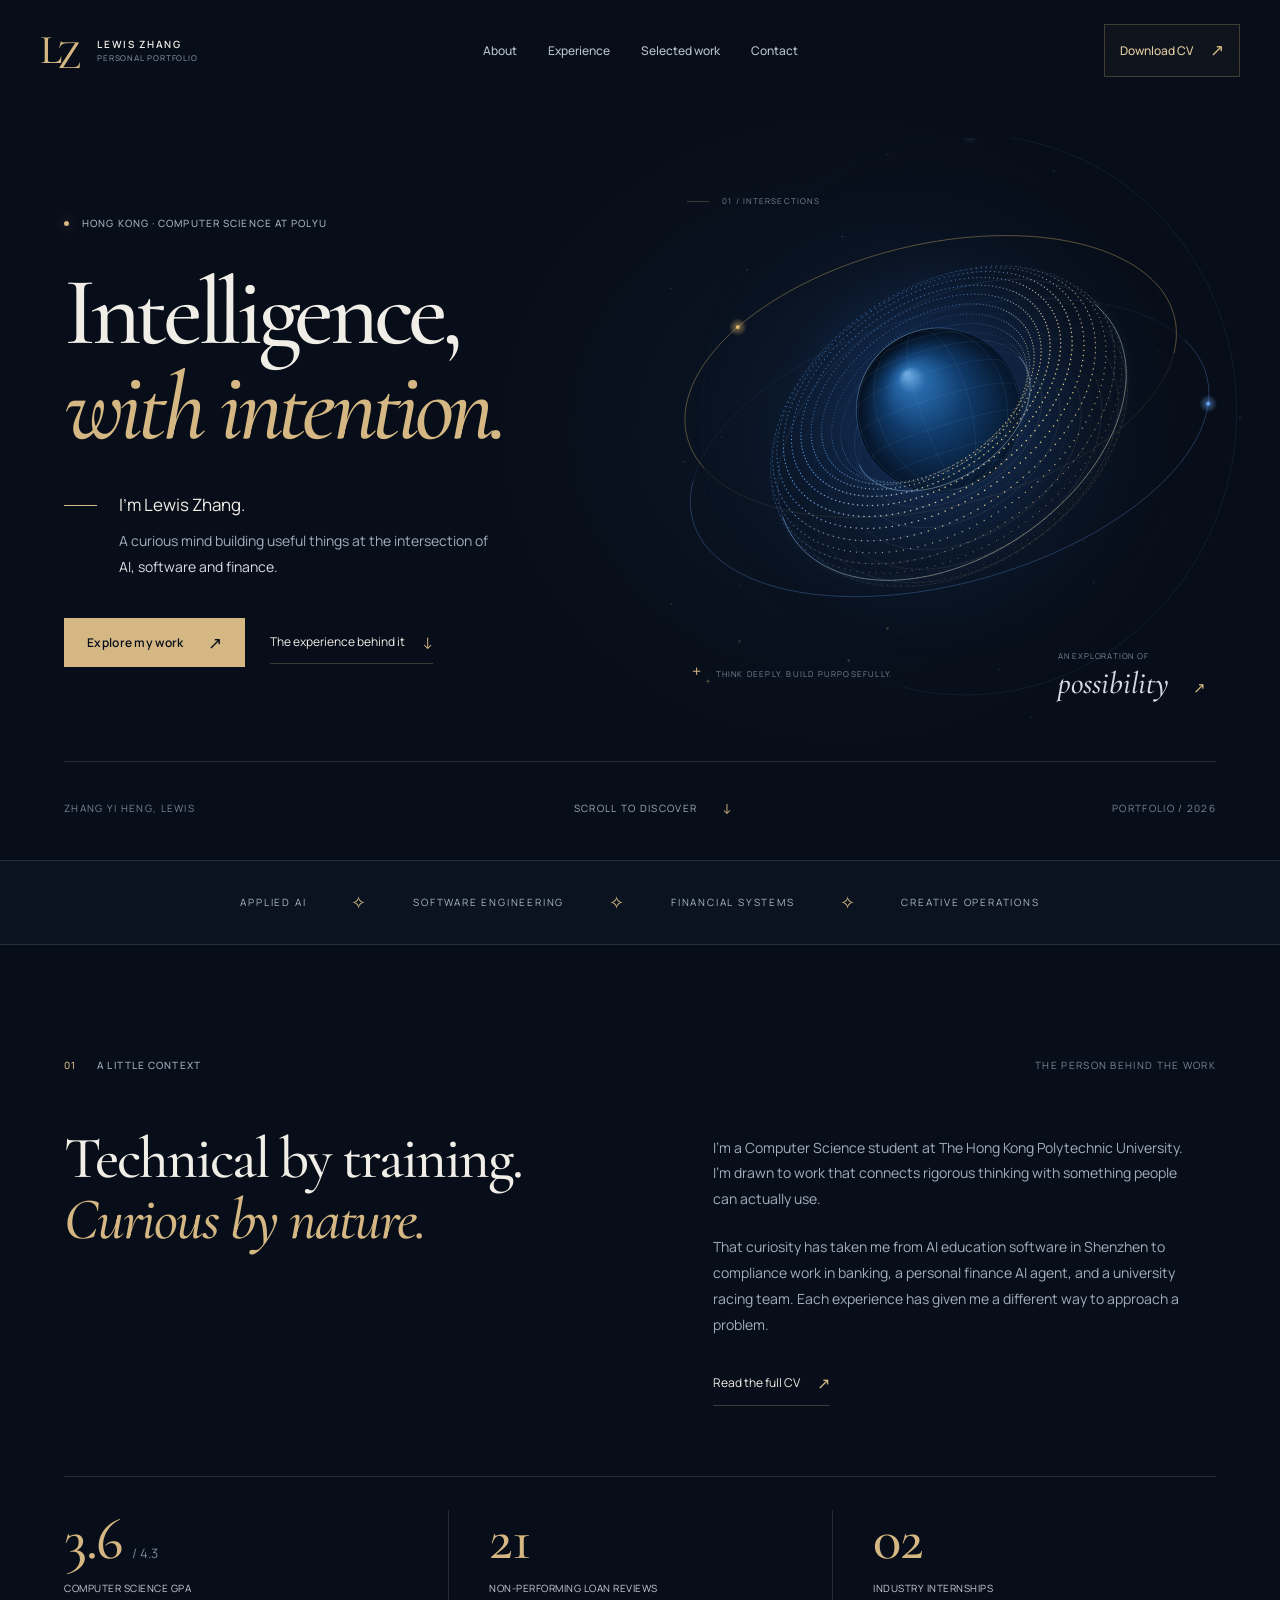
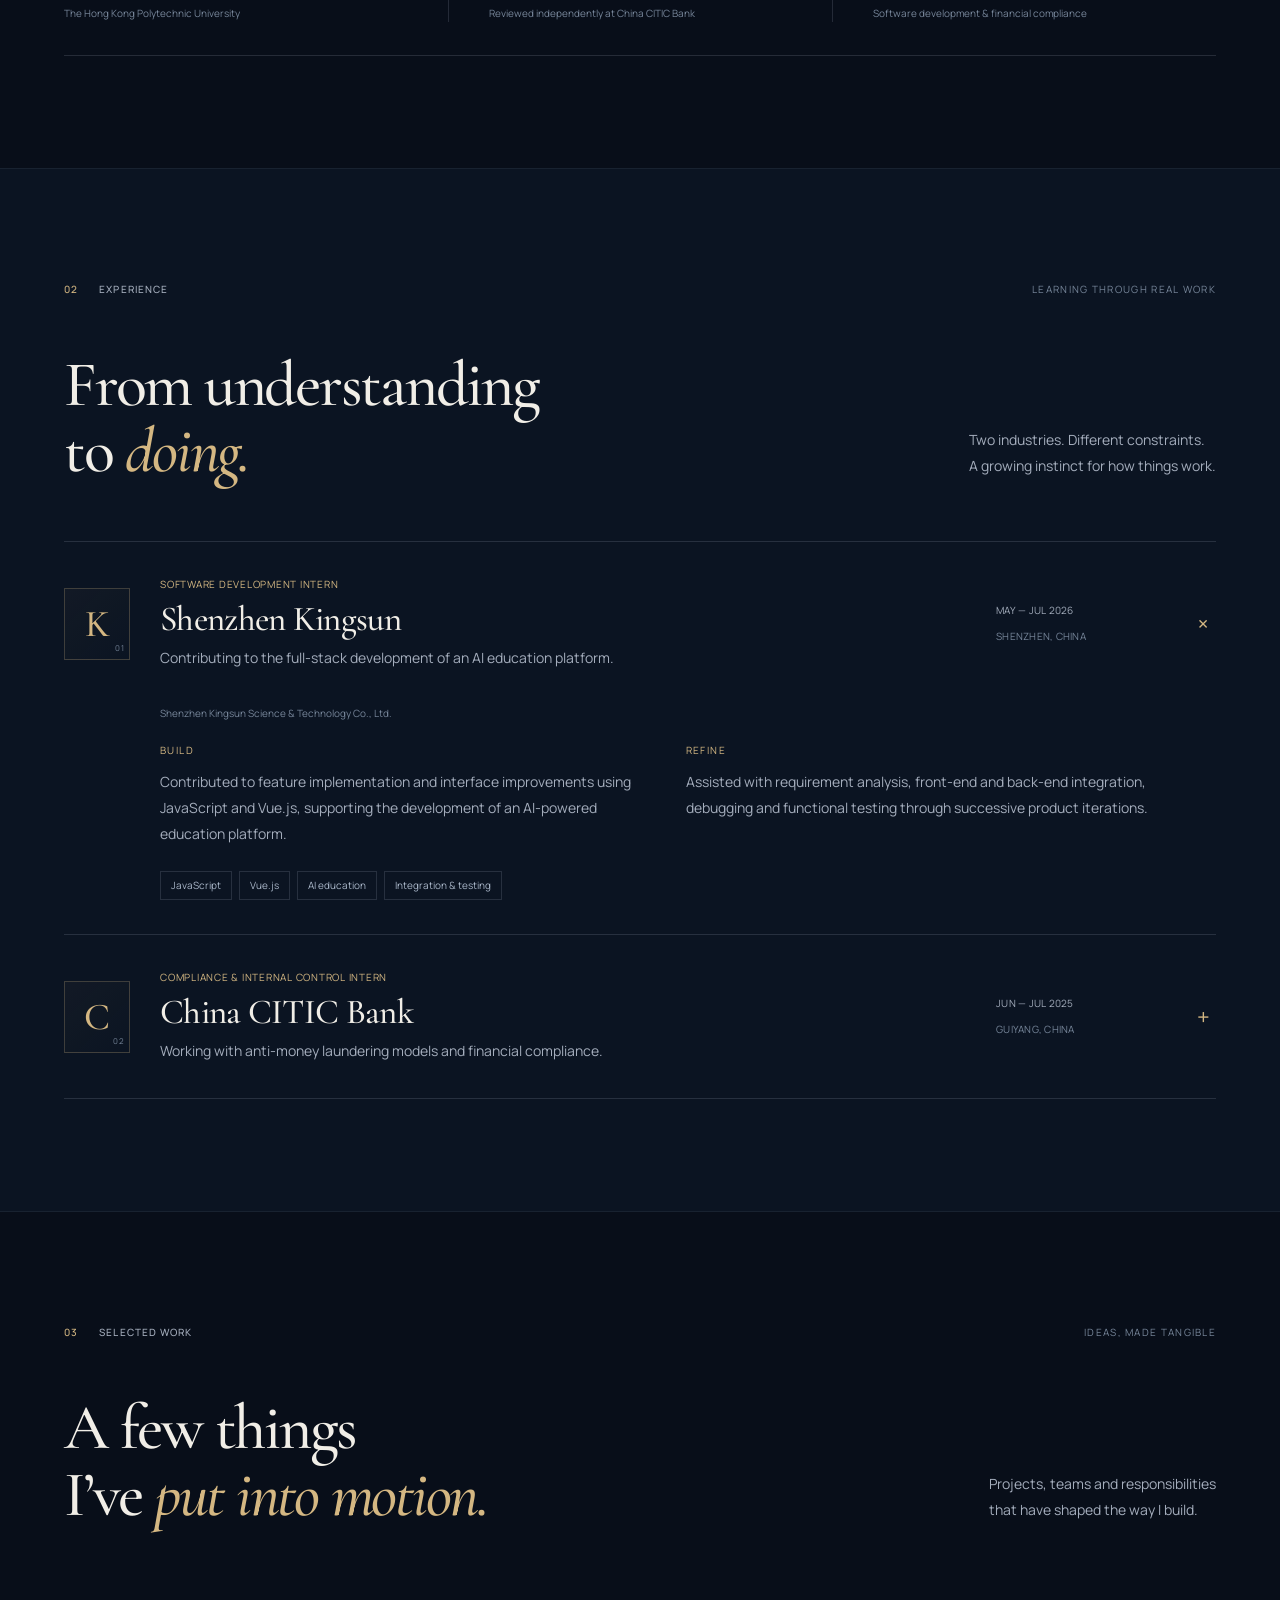
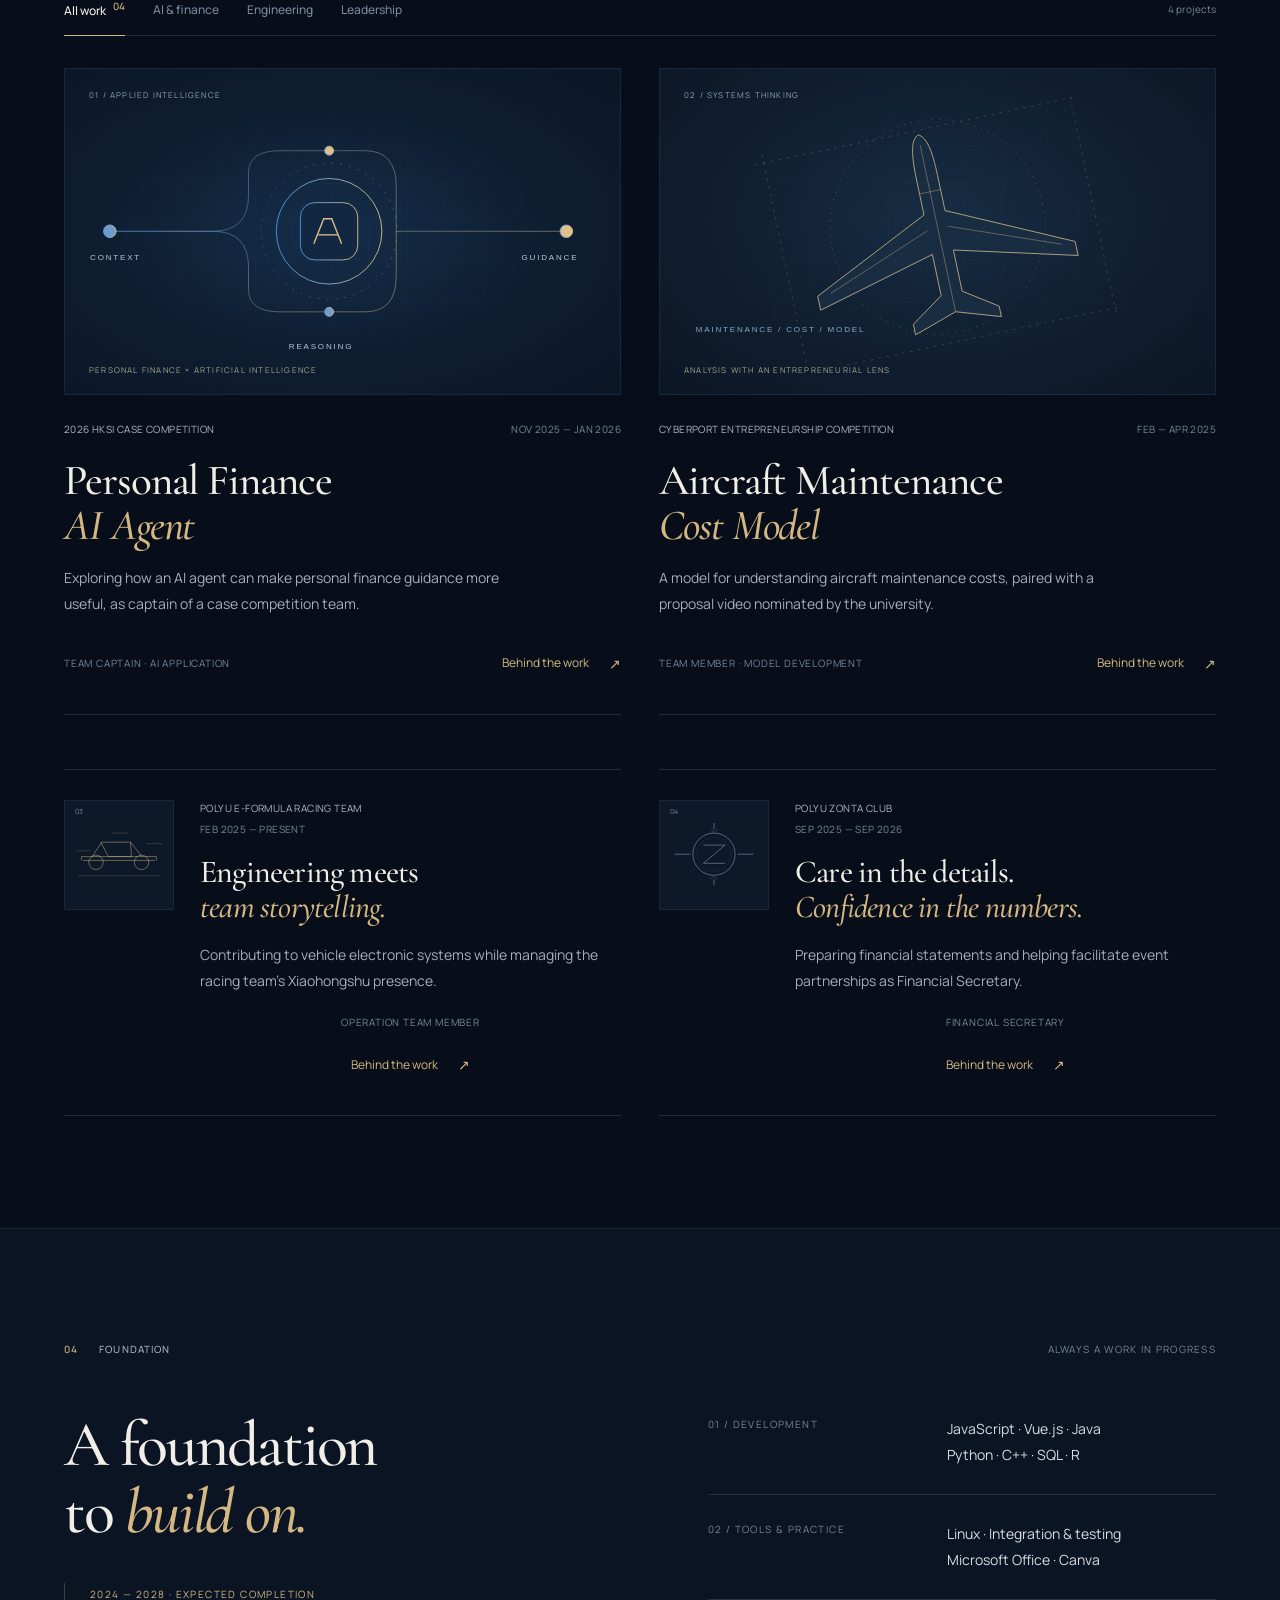
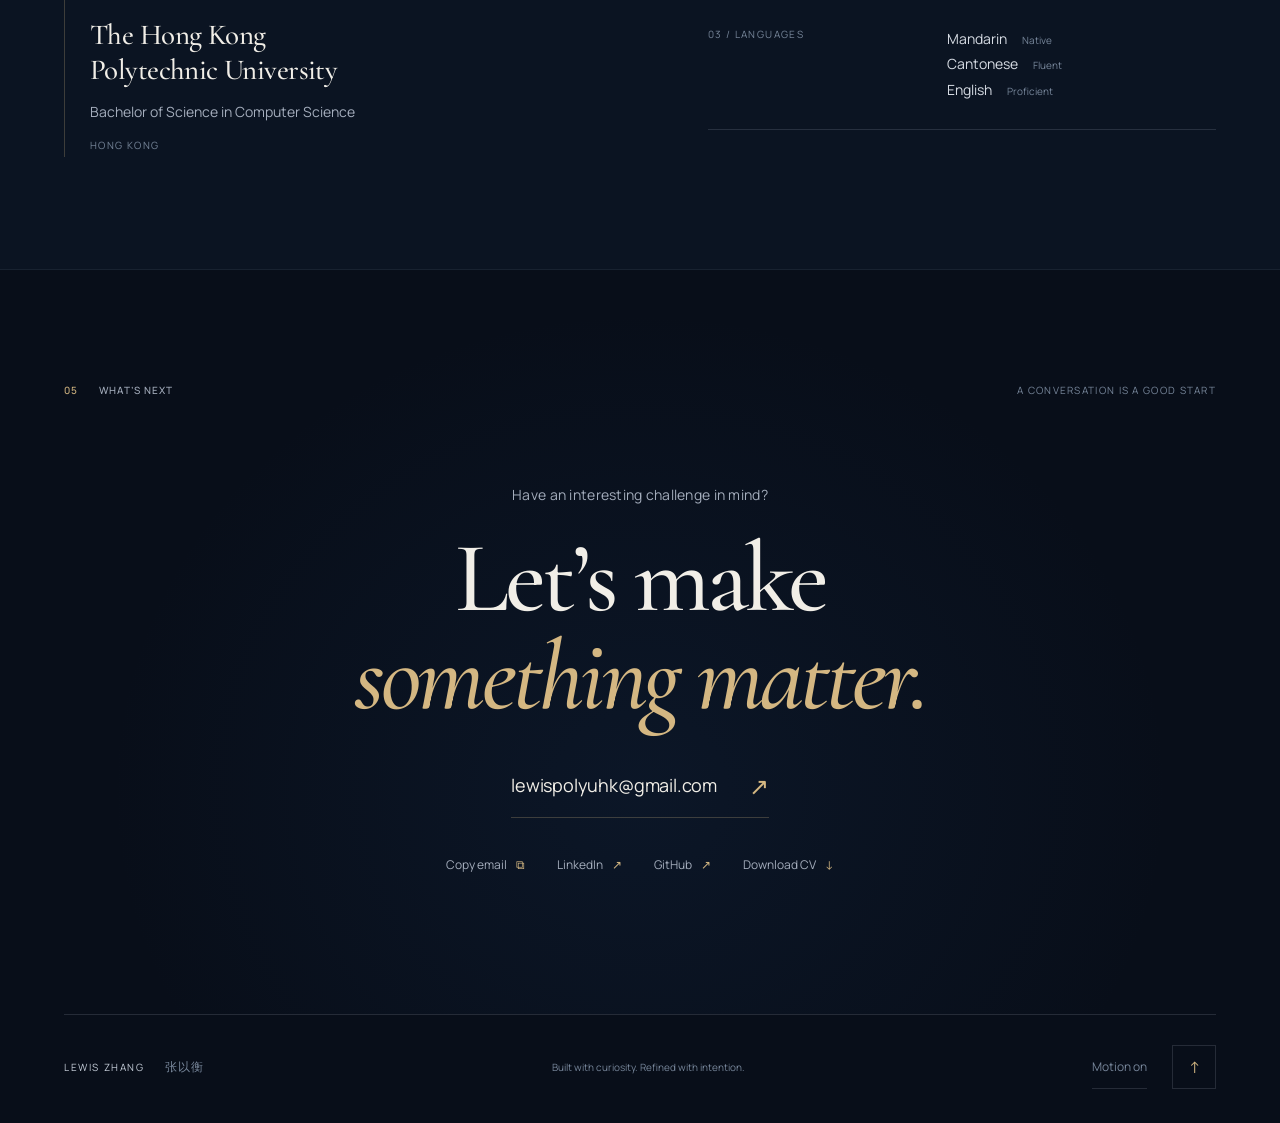
==== commit 9bbc4661: "Expand verified experience and refresh the personal portfolio" ====
--- a/index.html
+++ b/index.html
@@ -1,229 +1,54 @@
 <!doctype html>
 <html lang="en">
-  <head>
-    <meta charset="utf-8">
-    <meta name="viewport" content="width=device-width, initial-scale=1">
-    <meta name="description" content="Personal portfolio for Zhang Yi Heng, Lewis - computer science, AI systems, finance, and creative operations.">
-    <title>Zhang Yi Heng, Lewis - AI, Finance, Systems</title>
-    <link rel="icon" href="data:image/svg+xml,%3Csvg xmlns='http://www.w3.org/2000/svg' viewBox='0 0 64 64'%3E%3Crect width='64' height='64' rx='32' fill='%2305070b'/%3E%3Ccircle cx='32' cy='32' r='24' fill='none' stroke='%23c7a45d' stroke-width='3'/%3E%3Ctext x='32' y='38' text-anchor='middle' font-family='Arial,sans-serif' font-size='15' font-weight='700' fill='%23ead8a7'%3ELYH%3C/text%3E%3C/svg%3E">
-    <link rel="preload" href="styles.css" as="style">
-    <link rel="stylesheet" href="styles.css">
-  </head>
-  <body>
-    <div class="page-progress" aria-hidden="true"></div>
-    <div class="cursor-dot" aria-hidden="true"></div>
-
-    <header class="site-header" data-elevate>
-      <a class="brand-mark" href="#home" aria-label="Zhang Yi Heng home">
-        <span>LYH</span>
-      </a>
-      <nav class="nav-links" aria-label="Primary navigation">
-        <a href="#profile">Profile</a>
-        <a href="#work">Work</a>
-        <a href="#projects">Projects</a>
-        <a href="#capability">Capability</a>
-        <a href="#contact">Contact</a>
-      </nav>
-      <a class="nav-action magnetic" href="assets/Zhang-Yiheng-Resume.pdf" download>Resume</a>
-    </header>
-
-    <main>
-      <section class="hero section-shell" id="home" aria-label="Introduction">
-        <canvas id="orbital-canvas" aria-hidden="true"></canvas>
-        <div class="hero-grid">
-          <div class="hero-copy">
-            <p class="eyebrow reveal">Computer Science at PolyU</p>
-            <h1 class="reveal">Building elegant AI systems for finance, operations, and decision intelligence.</h1>
-            <p class="hero-lede reveal">
-              I am Zhang Yi Heng, Lewis - a Hong Kong based computer science student combining software engineering,
-              financial compliance experience, and creative product execution.
-            </p>
-            <div class="hero-actions reveal">
-              <a class="button primary magnetic" href="#projects">View selected work</a>
-              <a class="button secondary magnetic" href="mailto:lewispolyuhk@gmail.com">Start a conversation</a>
-            </div>
-          </div>
-
-          <aside class="signature-visual reveal" aria-label="Career signal summary">
-            <img src="assets/lewis-signature-visual.png" alt="Abstract blue, black, white, and gold visual identity for Lewis Zhang">
-            <div class="signal-card">
-              <span class="signal-label">Current Focus</span>
-              <strong>AI agents, data systems, and finance-grade execution.</strong>
-            </div>
-          </aside>
-        </div>
-      </section>
-
-      <section class="section-shell intro-band" id="profile">
-        <div class="section-kicker reveal">Profile</div>
-        <div class="intro-layout">
-          <h2 class="reveal">A technical operator with the range to prototype, analyze, and communicate.</h2>
-          <div class="intro-copy reveal">
-            <p>
-              Lewis studies Computer Science at The Hong Kong Polytechnic University with strong second-year academic performance.
-              His work sits between AI application, financial modeling, data maintenance, compliance review, and media execution.
-            </p>
-            <p>
-              The through-line is practical: learn the domain, build the model, communicate the result, and keep the system usable.
-            </p>
-          </div>
-        </div>
-        <div class="metric-strip reveal">
-          <article>
-            <span>3.6 / 4.3</span>
-            <p>PolyU Computer Science GPA</p>
-          </article>
-          <article>
-            <span>21</span>
-            <p>Non-performing loans independently reviewed</p>
-          </article>
-          <article>
-            <span>4</span>
-            <p>AI, finance, engineering, and media project tracks</p>
-          </article>
-        </div>
-      </section>
-
-      <section class="section-shell split-section" id="work">
-        <div class="section-heading reveal">
-          <span class="section-kicker">Experience</span>
-          <h2>Execution under real institutional constraints.</h2>
-        </div>
-        <div class="timeline">
-          <article class="timeline-item reveal">
-            <time>Jun 2025 - Jul 2025</time>
-            <div>
-              <h3>China CITIC Bank</h3>
-              <p class="role">Compliance and Internal Control Intern - Guiyang, China</p>
-              <p>
-                Supported anti-money laundering model development and maintenance, reviewed non-performing loans,
-                and produced the bank's inaugural electronic magazine.
-              </p>
-            </div>
-          </article>
-          <article class="timeline-item reveal">
-            <time>Aug 2024 - Aug 2028</time>
-            <div>
-              <h3>The Hong Kong Polytechnic University</h3>
-              <p class="role">BSc Computer Science - Hong Kong</p>
-              <p>
-                Building a foundation in software development, data system maintenance, and artificial intelligence.
-              </p>
-            </div>
-          </article>
-        </div>
-      </section>
-
-      <section class="section-shell project-section" id="projects">
-        <div class="section-heading reveal">
-          <span class="section-kicker">Selected Work</span>
-          <h2>Projects that combine models, systems, and communication.</h2>
-        </div>
-        <div class="project-grid">
-          <article class="project-card reveal">
-            <span>AI Agent</span>
-            <h3>Personal Finance Agent AI</h3>
-            <p>
-              Led the 2026 HKSI Case Competition team and created a personal finance AI agent that translated AI knowledge into a practical advisory workflow.
-            </p>
-            <ul>
-              <li>Team captain</li>
-              <li>Financial reasoning</li>
-              <li>AI application design</li>
-            </ul>
-          </article>
-          <article class="project-card reveal">
-            <span>Cost Model</span>
-            <h3>Aircraft Maintenance Cost Model</h3>
-            <p>
-              Developed a model for the Hong Kong Cyberport Entrepreneurship Competition and helped produce a nominated proposal video.
-            </p>
-            <ul>
-              <li>Model development</li>
-              <li>Business presentation</li>
-              <li>Startup competition</li>
-            </ul>
-          </article>
-          <article class="project-card reveal">
-            <span>Engineering</span>
-            <h3>PolyU E-Formula Racing Team</h3>
-            <p>
-              Supported vehicle electronics engineering and managed the team's Xiaohongshu presence, bridging hardware work and public communication.
-            </p>
-            <ul>
-              <li>Vehicle electronics</li>
-              <li>Creative operations</li>
-              <li>Team storytelling</li>
-            </ul>
-          </article>
-          <article class="project-card reveal">
-            <span>Finance</span>
-            <h3>PolyU Zonta Club</h3>
-            <p>
-              Served as Financial Secretary, preparing financial statements and facilitating event partnerships across external collaborators.
-            </p>
-            <ul>
-              <li>Financial statements</li>
-              <li>Partnerships</li>
-              <li>Club operations</li>
-            </ul>
-          </article>
-        </div>
-      </section>
-
-      <section class="section-shell capability-section" id="capability">
-        <div class="section-heading reveal">
-          <span class="section-kicker">Capability</span>
-          <h2>Technical depth with a practical operating rhythm.</h2>
-        </div>
-        <div class="capability-grid">
-          <article class="capability-panel reveal">
-            <h3>Programming</h3>
-            <div class="skill-cloud" aria-label="Programming skills">
-              <span>Java</span>
-              <span>Python</span>
-              <span>C++</span>
-              <span>R</span>
-              <span>Linux</span>
-              <span>SQL</span>
-            </div>
-          </article>
-          <article class="capability-panel reveal">
-            <h3>Domains</h3>
-            <div class="domain-list">
-              <p><strong>AI systems</strong> Model design, AI agents, applied workflow thinking.</p>
-              <p><strong>Finance</strong> Compliance review, AML support, statement preparation.</p>
-              <p><strong>Communication</strong> Proposal video, electronic magazine, social media operations.</p>
-            </div>
-          </article>
-          <article class="capability-panel reveal">
-            <h3>Languages</h3>
-            <div class="language-bars">
-              <div><span>Mandarin</span><i style="--level: 100%"></i></div>
-              <div><span>Cantonese</span><i style="--level: 88%"></i></div>
-              <div><span>English</span><i style="--level: 86%"></i></div>
-            </div>
-          </article>
-        </div>
-      </section>
-
-      <section class="contact-section" id="contact">
-        <div class="contact-inner reveal">
-          <p class="section-kicker">Contact</p>
-          <h2>Available for AI, finance technology, and product execution opportunities.</h2>
-          <div class="contact-actions">
-            <a class="button primary magnetic" href="mailto:lewispolyuhk@gmail.com">lewispolyuhk@gmail.com</a>
-            <a class="button secondary magnetic" href="tel:+85284947095">+852 8494 7095</a>
-          </div>
-        </div>
-      </section>
-    </main>
-
-    <footer class="site-footer">
-      <p>Zhang Yi Heng, Lewis</p>
-      <p>Hong Kong - Computer Science - AI and Finance</p>
-    </footer>
-
-    <script src="app.js"></script>
-  </body>
-</html>
+<head>
+<meta charset="utf-8"><meta name="viewport" content="width=device-width, initial-scale=1"><meta name="theme-color" content="#080e19">
+<meta name="description" content="Lewis Zhang is a Computer Science student at The Hong Kong Polytechnic University, working across applied AI, software development and financial systems.">
+<meta property="og:title" content="Lewis Zhang — Intelligence, with intention."><meta property="og:description" content="A personal portfolio spanning applied AI, software engineering, finance and creative work."><meta property="og:type" content="website"><meta property="og:url" content="https://lewis136.github.io/personal-website/"><meta property="og:image" content="https://lewis136.github.io/personal-website/assets/lewis-signature-visual.png">
+<link rel="canonical" href="https://lewis136.github.io/personal-website/"><title>Lewis Zhang — AI, Finance &amp; Systems</title>
+<link rel="icon" href="data:image/svg+xml,%3Csvg xmlns='http://www.w3.org/2000/svg' viewBox='0 0 64 64'%3E%3Crect width='64' height='64' rx='16' fill='%23080e19'/%3E%3Cpath d='M18 16v31h27M29 18h17L29 46h17' fill='none' stroke='%23d4b782' stroke-width='3'/%3E%3C/svg%3E">
+<link rel="stylesheet" href="styles.css?v=20261030"><link rel="stylesheet" href="flight.css?v=20261030"><script src="app.js?v=20261030" defer></script><script src="flight.js?v=20261030" defer></script>
+</head>
+<body>
+<a class="skip-link" href="#main">Skip to content</a><div class="page-progress" aria-hidden="true"></div>
+<header class="site-header">
+<a href="#home" class="brand" aria-label="Lewis Zhang, home"><span class="brand-symbol" aria-hidden="true">L<span>Z</span></span><span class="brand-name">LEWIS ZHANG<span>PERSONAL PORTFOLIO</span></span></a>
+<button class="menu-toggle" type="button" aria-label="Toggle navigation" aria-expanded="false" aria-controls="primary-nav"><span></span><span></span></button>
+<nav class="nav-links" id="primary-nav" aria-label="Main navigation"><a href="#about">About</a><a href="#experience">Experience</a><a href="#projects">Selected work</a><a href="#contact">Contact</a></nav>
+<a class="nav-cv" href="assets/ZHANG%20Yiheng%20Resume.pdf" download="Lewis-Zhang-CV.pdf">Download CV <span aria-hidden="true">↗</span></a>
+</header>
+<main id="main">
+<section class="hero section-shell" id="home" aria-labelledby="hero-title">
+<div class="hero-copy"><p class="eyebrow reveal"><span class="status-dot" aria-hidden="true"></span> HONG KONG · COMPUTER SCIENCE AT POLYU</p>
+<h1 id="hero-title" class="reveal">Intelligence,<br><em>with intention.</em></h1>
+<div class="hero-intro reveal"><span class="short-rule" aria-hidden="true"></span><div><p class="intro-name">I’m Lewis Zhang.</p><p>A curious mind building useful things at the intersection of <strong>AI, software and finance.</strong></p></div></div>
+<div class="hero-actions reveal"><a class="button button-gold" href="#projects" data-flight>Explore my work <span aria-hidden="true">↗</span></a><a class="text-link" href="#experience">The experience behind it <span aria-hidden="true">↓</span></a></div></div>
+<div class="hero-art" aria-hidden="true"><div class="art-halo"></div><svg class="orbital-fallback" viewBox="0 0 700 700"><defs><radialGradient id="orb"><stop stop-color="#368bd0" stop-opacity=".25"/><stop offset="1" stop-color="#173652" stop-opacity="0"/></radialGradient><linearGradient id="orbit"><stop stop-color="#246bbc" stop-opacity=".12"/><stop offset=".5" stop-color="#e2c18a"/><stop offset="1" stop-color="#347cca" stop-opacity=".3"/></linearGradient></defs><circle cx="350" cy="350" r="270" fill="url(#orb)"/><g fill="none" stroke="url(#orbit)" stroke-width="1"><ellipse cx="350" cy="350" rx="245" ry="190" transform="rotate(-35 350 350)"/><ellipse cx="350" cy="350" rx="245" ry="150" transform="rotate(-35 350 350)"/><ellipse cx="350" cy="350" rx="245" ry="115" transform="rotate(-35 350 350)"/><ellipse cx="350" cy="350" rx="245" ry="65" transform="rotate(-35 350 350)"/><ellipse cx="350" cy="350" rx="100" ry="245" transform="rotate(-35 350 350)"/><ellipse cx="350" cy="350" rx="170" ry="245" transform="rotate(-35 350 350)"/><ellipse cx="350" cy="350" rx="307" ry="100" transform="rotate(27 350 350)"/></g></svg><canvas id="orbital-canvas"></canvas>
+<div class="art-coordinate coordinate-top">01 / INTERSECTIONS</div><div class="art-coordinate coordinate-bottom"><span class="tiny-cross">+</span> THINK DEEPLY. BUILD PURPOSEFULLY.</div><div class="art-caption"><span>AN EXPLORATION OF</span><p>possibility<span>↗</span></p></div></div>
+<div class="hero-bottom"><span>ZHANG YI HENG, LEWIS</span><a href="#about">SCROLL TO DISCOVER <span aria-hidden="true">↓</span></a><span>PORTFOLIO / 2026</span></div>
+</section>
+<div class="discipline-rail" aria-label="Areas of work"><span>APPLIED AI</span><i aria-hidden="true">✧</i><span>SOFTWARE ENGINEERING</span><i aria-hidden="true">✧</i><span>FINANCIAL SYSTEMS</span><i aria-hidden="true">✧</i><span>CREATIVE OPERATIONS</span></div>
+<section class="about-section section-shell section-pad" id="about" aria-labelledby="about-title">
+<div class="section-heading reveal"><p class="eyebrow"><span>01</span> A LITTLE CONTEXT</p><span class="section-note">THE PERSON BEHIND THE WORK</span></div>
+<div class="about-grid"><h2 class="display-heading reveal" id="about-title">Technical by training.<br><em>Curious by nature.</em></h2><div class="about-copy reveal"><p>I’m a Computer Science student at The Hong Kong Polytechnic University. I’m drawn to work that connects rigorous thinking with something people can actually use.</p><p>That curiosity has taken me from AI education software in Shenzhen to compliance work in banking, a personal finance AI agent, and a university racing team. Each experience has given me a different way to approach a problem.</p><a class="text-link" href="assets/ZHANG%20Yiheng%20Resume.pdf" target="_blank" rel="noopener">Read the full CV <span aria-hidden="true">↗</span></a></div></div>
+<div class="facts-strip reveal"><div class="fact"><p><strong>3.6</strong><span>/ 4.3</span></p><span>COMPUTER SCIENCE GPA</span><small>The Hong Kong Polytechnic University</small></div><div class="fact"><p><strong>21</strong></p><span>NON-PERFORMING LOAN REVIEWS</span><small>Reviewed independently at China CITIC Bank</small></div><div class="fact"><p><strong>02</strong></p><span>INDUSTRY INTERNSHIPS</span><small>Software development &amp; financial compliance</small></div></div>
+</section>
+<section class="experience-section section-pad" id="experience" aria-labelledby="experience-title"><div class="section-shell">
+<div class="section-heading reveal"><p class="eyebrow"><span>02</span> EXPERIENCE</p><span class="section-note">LEARNING THROUGH REAL WORK</span></div><div class="section-intro reveal"><h2 class="display-heading" id="experience-title">From understanding<br>to <em>doing.</em></h2><p>Two industries. Different constraints.<br>A growing instinct for how things work.</p></div>
+<div class="experience-list">
+<details class="experience-entry reveal" open><summary><span class="company-symbol" aria-hidden="true">K<span>01</span></span><span class="experience-summary"><span class="experience-role">SOFTWARE DEVELOPMENT INTERN</span><span class="company-title">Shenzhen Kingsun</span><span class="experience-teaser">Contributing to the full-stack development of an AI education platform.</span></span><span class="experience-meta"><span>MAY — JUL 2026</span><span>SHENZHEN, CHINA</span></span><span class="expand-icon" aria-hidden="true">+</span></summary><div class="experience-body"><p class="legal-name">Shenzhen Kingsun Science &amp; Technology Co., Ltd.</p><div class="experience-detail-grid"><div><span class="micro-label">BUILD</span><p>Contributed to feature implementation and interface improvements using JavaScript and Vue.js, supporting the development of an AI-powered education platform.</p></div><div><span class="micro-label">REFINE</span><p>Assisted with requirement analysis, front-end and back-end integration, debugging and functional testing through successive product iterations.</p></div></div><div class="tags"><span>JavaScript</span><span>Vue.js</span><span>AI education</span><span>Integration &amp; testing</span></div></div></details>
+<details class="experience-entry reveal"><summary><span class="company-symbol" aria-hidden="true">C<span>02</span></span><span class="experience-summary"><span class="experience-role">COMPLIANCE &amp; INTERNAL CONTROL INTERN</span><span class="company-title">China CITIC Bank</span><span class="experience-teaser">Working with anti-money laundering models and financial compliance.</span></span><span class="experience-meta"><span>JUN — JUL 2025</span><span>GUIYANG, CHINA</span></span><span class="expand-icon" aria-hidden="true">+</span></summary><div class="experience-body"><div class="experience-detail-grid"><div><span class="micro-label">ANALYSE</span><p>Contributed to the development and maintenance of an anti-money laundering model. Independently reviewed 21 non-performing loans and used AML models to support detection.</p></div><div><span class="micro-label">COMMUNICATE</span><p>Reviewed operational records and supported compliance documentation and reporting. Also produced the bank’s inaugural electronic magazine.</p></div></div><div class="tags"><span>AML models</span><span>Risk review</span><span>Digital compliance</span><span>Editorial production</span></div></div></details>
+</div></div></section>
+<section class="projects-section section-shell section-pad" id="projects" aria-labelledby="projects-title">
+<div class="section-heading reveal"><p class="eyebrow"><span>03</span> SELECTED WORK</p><span class="section-note">IDEAS, MADE TANGIBLE</span></div><div class="section-intro reveal"><h2 class="display-heading" id="projects-title">A few things<br>I’ve <em>put into motion.</em></h2><p>Projects, teams and responsibilities<br>that have shaped the way I build.</p></div>
+<div class="project-toolbar reveal"><div class="project-filter" role="group" aria-label="Filter selected work"><button type="button" data-filter="all" aria-pressed="true">All work <span>04</span></button><button type="button" data-filter="ai" aria-pressed="false">AI &amp; finance</button><button type="button" data-filter="engineering" aria-pressed="false">Engineering</button><button type="button" data-filter="leadership" aria-pressed="false">Leadership</button></div><span class="project-count" aria-live="polite" data-project-count>4 projects</span></div>
+<div class="project-grid">
+<article class="project-card project-featured reveal" data-category="ai"><div class="project-visual visual-finance" aria-hidden="true"><div class="visual-grid"></div><span class="visual-code">01 / APPLIED INTELLIGENCE</span><svg viewBox="0 0 620 300"><defs><linearGradient id="flow" x1="0" x2="1"><stop stop-color="#4f95e2"/><stop offset="1" stop-color="#dfc08a"/></linearGradient></defs><g fill="none" stroke="url(#flow)"><path d="M50 150H165Q205 150 205 110V85Q205 60 240 60H335Q370 60 370 100V150H560" opacity=".5"/><path d="M50 150H165Q205 150 205 190V215Q205 240 240 240H335Q370 240 370 200V150" opacity=".5"/><path d="M50 150H560" opacity=".25"/><circle cx="295" cy="150" r="76" stroke-dasharray="2 8" opacity=".35"/><circle cx="295" cy="150" r="59"/><rect x="263" y="118" width="64" height="64" rx="16" fill="#122842"/><path d="M278 164l11-28h9l11 28m-26-10h22" stroke="#dfc08a" stroke-width="1.5"/><circle cx="50" cy="150" r="7" fill="#6c9dcb"/><circle cx="560" cy="150" r="7" fill="#dfc08a"/><circle cx="295" cy="60" r="5" fill="#dfc08a"/><circle cx="295" cy="240" r="5" fill="#759dce"/></g><g fill="#b8c8d9" font-family="Arial,sans-serif" font-size="9" letter-spacing="2"><text x="28" y="182">CONTEXT</text><text x="250" y="282">REASONING</text><text x="510" y="182">GUIDANCE</text></g></svg><span class="visual-bottom">PERSONAL FINANCE × ARTIFICIAL INTELLIGENCE</span></div><div class="project-content"><div class="project-overline"><span>2026 HKSI CASE COMPETITION</span><span>NOV 2025 — JAN 2026</span></div><h3>Personal Finance<br><em>AI Agent</em></h3><p>Exploring how an AI agent can make personal finance guidance more useful, as captain of a case competition team.</p><div class="project-foot"><span>TEAM CAPTAIN · AI APPLICATION</span><details class="project-details"><summary>Behind the work <span aria-hidden="true">↗</span></summary><div><p><strong>My contribution</strong> Led the team and developed a personal finance AI agent, translating AI knowledge into a practical finance application.</p><p><strong>The context</strong> Built for the 2026 HKSI Case Competition.</p></div></details></div></div></article>
+<article class="project-card reveal" data-category="engineering"><div class="project-visual visual-aircraft" aria-hidden="true"><div class="visual-grid"></div><span class="visual-code">02 / SYSTEMS THINKING</span><svg viewBox="0 0 620 300"><g transform="translate(310 145) rotate(-12)" fill="none" stroke="#b4a17d" stroke-width="1"><path d="M0-105C-9-101-12-85-12-56v40L-147 48v16L-12 29v47l-37 25v12L0 97l49 16v-12L12 76V29l135 35V48L12-16v-40C12-85 9-101 0-105Z" fill="#182c42"/><path d="M0-93v190M-132 48l120-46M132 48 12 2M-12-40h24" opacity=".5"/><path d="M-175-120v260M175-120v260M-185-110h370M-185 130h370" stroke-dasharray="3 6" opacity=".25"/><circle r="120" stroke-dasharray="1 7" opacity=".45"/></g><g fill="#8ca7c2" font-family="Arial,sans-serif" font-size="9" letter-spacing="2"><text x="40" y="262">MAINTENANCE / COST / MODEL</text></g></svg><span class="visual-bottom">ANALYSIS WITH AN ENTREPRENEURIAL LENS</span></div><div class="project-content"><div class="project-overline"><span>CYBERPORT ENTREPRENEURSHIP COMPETITION</span><span>FEB — APR 2025</span></div><h3>Aircraft Maintenance<br><em>Cost Model</em></h3><p>A model for understanding aircraft maintenance costs, paired with a proposal video nominated by the university.</p><div class="project-foot"><span>TEAM MEMBER · MODEL DEVELOPMENT</span><details class="project-details"><summary>Behind the work <span aria-hidden="true">↗</span></summary><div><p><strong>My contribution</strong> Developed an aircraft maintenance cost model and helped produce the proposal video for the Hong Kong Cyberport Entrepreneurship Competition.</p><p><strong>The outcome</strong> The proposal video received a school nomination. The work combined modelling with communicating a business idea.</p></div></details></div></div></article>
+<article class="project-card project-compact reveal" data-category="engineering"><div class="compact-visual racing-visual" aria-hidden="true"><svg viewBox="0 0 200 130"><g fill="none" stroke="currentColor"><path d="M25 78h150M44 70l20-30h60l24 30M62 40l16 30h48l-2-30M22 78v-8h156v8"/><circle cx="52" cy="82" r="15"/><circle cx="147" cy="82" r="15"/><path d="M15 110h170M85 21h35M11 58h30M157 43h34" opacity=".4"/></g></svg><span>03</span></div><div class="project-content"><div class="project-overline"><span>POLYU E-FORMULA RACING TEAM</span><span>FEB 2025 — PRESENT</span></div><h3>Engineering meets<br><em>team storytelling.</em></h3><p>Contributing to vehicle electronic systems while managing the racing team’s Xiaohongshu presence.</p><div class="project-foot"><span>OPERATION TEAM MEMBER</span><details class="project-details"><summary>Behind the work <span aria-hidden="true">↗</span></summary><div><p><strong>Engineering</strong> Participated in the manufacturing of vehicle electronic systems.</p><p><strong>Communication</strong> Took responsibility for the team’s Xiaohongshu account and creative media production.</p></div></details></div></div></article>
+<article class="project-card project-compact reveal" data-category="leadership"><div class="compact-visual zonta-visual" aria-hidden="true"><svg viewBox="0 0 200 130"><g fill="none" stroke="currentColor"><circle cx="100" cy="65" r="44"/><circle cx="100" cy="65" r="35" stroke-dasharray="2 5" opacity=".5"/><path d="M78 46h45L78 84h45M51 65H18m131 0h33M100 13V0m0 117v13"/><path d="m93 13 7 7 7-7M93 117l7-7 7 7" opacity=".5"/></g></svg><span>04</span></div><div class="project-content"><div class="project-overline"><span>POLYU ZONTA CLUB</span><span>SEP 2025 — SEP 2026</span></div><h3>Care in the details.<br><em>Confidence in the numbers.</em></h3><p>Preparing financial statements and helping facilitate event partnerships as Financial Secretary.</p><div class="project-foot"><span>FINANCIAL SECRETARY</span><details class="project-details"><summary>Behind the work <span aria-hidden="true">↗</span></summary><div><p><strong>Finance</strong> Prepared financial statements for the PolyU Zonta Club by Zonta Club of Kowloon.</p><p><strong>Collaboration</strong> Helped facilitate partnerships with external collaborators for club events.</p></div></details></div></div></article>
+</div></section>
+<section class="foundation-section section-pad" id="foundation" aria-labelledby="foundation-title"><div class="section-shell"><div class="section-heading reveal"><p class="eyebrow"><span>04</span> FOUNDATION</p><span class="section-note">ALWAYS A WORK IN PROGRESS</span></div><div class="foundation-grid"><div class="education-block reveal"><h2 class="display-heading" id="foundation-title">A foundation<br>to <em>build on.</em></h2><div class="education-detail"><span class="micro-label">2024 — 2028 · EXPECTED COMPLETION</span><h3>The Hong Kong<br>Polytechnic University</h3><p>Bachelor of Science in Computer Science</p><span class="education-location">HONG KONG</span></div></div><div class="skills-list reveal"><div class="skill-row"><span class="micro-label">01 / DEVELOPMENT</span><p>JavaScript · Vue.js · Java<br>Python · C++ · SQL · R</p></div><div class="skill-row"><span class="micro-label">02 / TOOLS &amp; PRACTICE</span><p>Linux · Integration &amp; testing<br>Microsoft Office · Canva</p></div><div class="skill-row"><span class="micro-label">03 / LANGUAGES</span><p>Mandarin <small>Native</small><br>Cantonese <small>Fluent</small><br>English <small>Proficient</small></p></div></div></div></div></section>
+<section class="contact-section section-shell section-pad" id="contact" aria-labelledby="contact-title"><div class="contact-glow" aria-hidden="true"></div><div class="section-heading reveal"><p class="eyebrow"><span>05</span> WHAT’S NEXT</p><span class="section-note">A CONVERSATION IS A GOOD START</span></div><div class="contact-main reveal"><p class="contact-prelude">Have an interesting challenge in mind?</p><h2 id="contact-title">Let’s make<br><em>something matter.</em></h2><a class="contact-email" href="mailto:lewispolyuhk@gmail.com">lewispolyuhk@gmail.com <span aria-hidden="true">↗</span></a><div class="contact-links"><button type="button" class="copy-email" data-email="lewispolyuhk@gmail.com">Copy email <span aria-hidden="true">⧉</span></button><a href="https://www.linkedin.com/in/lewis-zhang-3761a5355/" target="_blank" rel="noopener">LinkedIn <span aria-hidden="true">↗</span></a><a href="https://github.com/Lewis136" target="_blank" rel="noopener">GitHub <span aria-hidden="true">↗</span></a><a href="assets/ZHANG%20Yiheng%20Resume.pdf" download="Lewis-Zhang-CV.pdf">Download CV <span aria-hidden="true">↓</span></a></div><p class="copy-status" role="status" aria-live="polite"></p></div></section>
+</main>
+<footer class="site-footer section-shell"><a class="footer-name" href="#home">LEWIS ZHANG<span>张以衡</span></a><p>Built with curiosity. Refined with intention.</p><div><button class="motion-toggle" type="button" aria-pressed="true">Motion on</button><a class="back-top" href="#home" aria-label="Back to top">↑</a></div></footer>
+</body></html>
--- a/styles.css
+++ b/styles.css
@@ -1,770 +1,1048 @@
+/* Bundled typography — licenses included below.
+Copyright 2018 The Manrope Project Authors (https://github.com/googlefonts/manrope)
+
+This Font Software is licensed under the SIL Open Font License, Version 1.1.
+This license is copied below, and is also available with a FAQ at:
+http://scripts.sil.org/OFL
+
+
+-----------------------------------------------------------
+SIL OPEN FONT LICENSE Version 1.1 - 26 February 2007
+-----------------------------------------------------------
+
+PREAMBLE
+The goals of the Open Font License (OFL) are to stimulate worldwide
+development of collaborative font projects, to support the font creation
+efforts of academic and linguistic communities, and to provide a free and
+open framework in which fonts may be shared and improved in partnership
+with others.
+
+The OFL allows the licensed fonts to be used, studied, modified and
+redistributed freely as long as they are not sold by themselves. The
+fonts, including any derivative works, can be bundled, embedded, 
+redistributed and/or sold with any software provided that any reserved
+names are not used by derivative works. The fonts and derivatives,
+however, cannot be released under any other type of license. The
+requirement for fonts to remain under this license does not apply
+to any document created using the fonts or their derivatives.
+
+DEFINITIONS
+"Font Software" refers to the set of files released by the Copyright
+Holder(s) under this license and clearly marked as such. This may
+include source files, build scripts and documentation.
+
+"Reserved Font Name" refers to any names specified as such after the
+copyright statement(s).
+
+"Original Version" refers to the collection of Font Software components as
+distributed by the Copyright Holder(s).
+
+"Modified Version" refers to any derivative made by adding to, deleting,
+or substituting -- in part or in whole -- any of the components of the
+Original Version, by changing formats or by porting the Font Software to a
+new environment.
+
+"Author" refers to any designer, engineer, programmer, technical
+writer or other person who contributed to the Font Software.
+
+PERMISSION & CONDITIONS
+Permission is hereby granted, free of charge, to any person obtaining
+a copy of the Font Software, to use, study, copy, merge, embed, modify,
+redistribute, and sell modified and unmodified copies of the Font
+Software, subject to the following conditions:
+
+1) Neither the Font Software nor any of its individual components,
+in Original or Modified Versions, may be sold by itself.
+
+2) Original or Modified Versions of the Font Software may be bundled,
+redistributed and/or sold with any software, provided that each copy
+contains the above copyright notice and this license. These can be
+included either as stand-alone text files, human-readable headers or
+in the appropriate machine-readable metadata fields within text or
+binary files as long as those fields can be easily viewed by the user.
+
+3) No Modified Version of the Font Software may use the Reserved Font
+Name(s) unless explicit written permission is granted by the corresponding
+Copyright Holder. This restriction only applies to the primary font name as
+presented to the users.
+
+4) The name(s) of the Copyright Holder(s) or the Author(s) of the Font
+Software shall not be used to promote, endorse or advertise any
+Modified Version, except to acknowledge the contribution(s) of the
+Copyright Holder(s) and the Author(s) or with their explicit written
+permission.
+
+5) The Font Software, modified or unmodified, in part or in whole,
+must be distributed entirely under this license, and must not be
+distributed under any other license. The requirement for fonts to
+remain under this license does not apply to any document created
+using the Font Software.
+
+TERMINATION
+This license becomes null and void if any of the above conditions are
+not met.
+
+DISCLAIMER
+THE FONT SOFTWARE IS PROVIDED "AS IS", WITHOUT WARRANTY OF ANY KIND,
+EXPRESS OR IMPLIED, INCLUDING BUT NOT LIMITED TO ANY WARRANTIES OF
+MERCHANTABILITY, FITNESS FOR A PARTICULAR PURPOSE AND NONINFRINGEMENT
+OF COPYRIGHT, PATENT, TRADEMARK, OR OTHER RIGHT. IN NO EVENT SHALL THE
+COPYRIGHT HOLDER BE LIABLE FOR ANY CLAIM, DAMAGES OR OTHER LIABILITY,
+INCLUDING ANY GENERAL, SPECIAL, INDIRECT, INCIDENTAL, OR CONSEQUENTIAL
+DAMAGES, WHETHER IN AN ACTION OF CONTRACT, TORT OR OTHERWISE, ARISING
+FROM, OUT OF THE USE OR INABILITY TO USE THE FONT SOFTWARE OR FROM
+OTHER DEALINGS IN THE FONT SOFTWARE.
+
+Copyright 2015 the Cormorant Project Authors (github.com/CatharsisFonts/Cormorant)
+
+This Font Software is licensed under the SIL Open Font License, Version 1.1.
+This license is copied below, and is also available with a FAQ at:
+https://scripts.sil.org/OFL
+
+
+-----------------------------------------------------------
+SIL OPEN FONT LICENSE Version 1.1 - 26 February 2007
+-----------------------------------------------------------
+
+PREAMBLE
+The goals of the Open Font License (OFL) are to stimulate worldwide
+development of collaborative font projects, to support the font creation
+efforts of academic and linguistic communities, and to provide a free and
+open framework in which fonts may be shared and improved in partnership
+with others.
+
+The OFL allows the licensed fonts to be used, studied, modified and
+redistributed freely as long as they are not sold by themselves. The
+fonts, including any derivative works, can be bundled, embedded, 
+redistributed and/or sold with any software provided that any reserved
+names are not used by derivative works. The fonts and derivatives,
+however, cannot be released under any other type of license. The
+requirement for fonts to remain under this license does not apply
+to any document created using the fonts or their derivatives.
+
+DEFINITIONS
+"Font Software" refers to the set of files released by the Copyright
+Holder(s) under this license and clearly marked as such. This may
+include source files, build scripts and documentation.
+
+"Reserved Font Name" refers to any names specified as such after the
+copyright statement(s).
+
+"Original Version" refers to the collection of Font Software components as
+distributed by the Copyright Holder(s).
+
+"Modified Version" refers to any derivative made by adding to, deleting,
+or substituting -- in part or in whole -- any of the components of the
+Original Version, by changing formats or by porting the Font Software to a
+new environment.
+
+"Author" refers to any designer, engineer, programmer, technical
+writer or other person who contributed to the Font Software.
+
+PERMISSION & CONDITIONS
+Permission is hereby granted, free of charge, to any person obtaining
+a copy of the Font Software, to use, study, copy, merge, embed, modify,
+redistribute, and sell modified and unmodified copies of the Font
+Software, subject to the following conditions:
+
+1) Neither the Font Software nor any of its individual components,
+in Original or Modified Versions, may be sold by itself.
+
+2) Original or Modified Versions of the Font Software may be bundled,
+redistributed and/or sold with any software, provided that each copy
+contains the above copyright notice and this license. These can be
+included either as stand-alone text files, human-readable headers or
+in the appropriate machine-readable metadata fields within text or
+binary files as long as those fields can be easily viewed by the user.
+
+3) No Modified Version of the Font Software may use the Reserved Font
+Name(s) unless explicit written permission is granted by the corresponding
+Copyright Holder. This restriction only applies to the primary font name as
+presented to the users.
+
+4) The name(s) of the Copyright Holder(s) or the Author(s) of the Font
+Software shall not be used to promote, endorse or advertise any
+Modified Version, except to acknowledge the contribution(s) of the
+Copyright Holder(s) and the Author(s) or with their explicit written
+permission.
+
+5) The Font Software, modified or unmodified, in part or in whole,
+must be distributed entirely under this license, and must not be
+distributed under any other license. The requirement for fonts to
+remain under this license does not apply to any document created
+using the Font Software.
+
+TERMINATION
+This license becomes null and void if any of the above conditions are
+not met.
+
+DISCLAIMER
+THE FONT SOFTWARE IS PROVIDED "AS IS", WITHOUT WARRANTY OF ANY KIND,
+EXPRESS OR IMPLIED, INCLUDING BUT NOT LIMITED TO ANY WARRANTIES OF
+MERCHANTABILITY, FITNESS FOR A PARTICULAR PURPOSE AND NONINFRINGEMENT
+OF COPYRIGHT, PATENT, TRADEMARK, OR OTHER RIGHT. IN NO EVENT SHALL THE
+COPYRIGHT HOLDER BE LIABLE FOR ANY CLAIM, DAMAGES OR OTHER LIABILITY,
+INCLUDING ANY GENERAL, SPECIAL, INDIRECT, INCIDENTAL, OR CONSEQUENTIAL
+DAMAGES, WHETHER IN AN ACTION OF CONTRACT, TORT OR OTHERWISE, ARISING
+FROM, OUT OF THE USE OR INABILITY TO USE THE FONT SOFTWARE OR FROM
+OTHER DEALINGS IN THE FONT SOFTWARE.
+
+*/
+@font-face {
+  font-family: 'Cormorant Garamond';
+  font-style: italic;
+  font-weight: 500;
+  font-display: swap;
+  src: url([data-uri]) format('woff2');
+  unicode-range: U+0000-00FF, U+0131, U+0152-0153, U+02BB-02BC, U+02C6, U+02DA, U+02DC, U+0304, U+0308, U+0329, U+2000-206F, U+20AC, U+2122, U+2191, U+2193, U+2212, U+2215, U+FEFF, U+FFFD;
+}
+@font-face {
+  font-family: 'Cormorant Garamond';
+  font-style: normal;
+  font-weight: 500;
+  font-display: swap;
+  src: url([data-uri]) format('woff2');
+  unicode-range: U+0000-00FF, U+0131, U+0152-0153, U+02BB-02BC, U+02C6, U+02DA, U+02DC, U+0304, U+0308, U+0329, U+2000-206F, U+20AC, U+2122, U+2191, U+2193, U+2212, U+2215, U+FEFF, U+FFFD;
+}
+@font-face {
+  font-family: 'Manrope';
+  font-style: normal;
+  font-weight: 400 800;
+  font-display: swap;
+  src: url([data-uri]) format('woff2');
+  unicode-range: U+0000-00FF, U+0131, U+0152-0153, U+02BB-02BC, U+02C6, U+02DA, U+02DC, U+0304, U+0308, U+0329, U+2000-206F, U+20AC, U+2122, U+2191, U+2193, U+2212, U+2215, U+FEFF, U+FFFD;
+}
 :root {
-  --black: #05070b;
-  --ink: #101827;
-  --blue: #0d47a1;
-  --blue-bright: #3f8cff;
-  --gold: #c7a45d;
-  --gold-soft: #ead8a7;
-  --white: #fbfcff;
-  --mist: #eef3fb;
-  --line: rgba(12, 22, 38, 0.14);
-  --glass: rgba(255, 255, 255, 0.78);
-  --shadow: 0 24px 80px rgba(6, 15, 31, 0.16);
-  --ease: cubic-bezier(0.2, 0.9, 0.2, 1);
-  font-family: Inter, ui-sans-serif, system-ui, -apple-system, BlinkMacSystemFont, "Segoe UI", sans-serif;
-}
-
-* {
-  box-sizing: border-box;
-}
-
-html {
+  --ink: #080e19;
+  --ink-raised: #0b1422;
+  --ink-soft: #0e1a2b;
+  --paper: #f1eee7;
+  --gold: #d4b782;
+  --gold-bright: #e5cca2;
+  --muted: #a4adbc;
+  --quiet: #77869a;
+  --line: rgba(199, 210, 227, .15);
+  --gold-line: rgba(212, 183, 130, .25);
+  --sans: 'Manrope', Arial, sans-serif;
+  --serif: 'Cormorant Garamond', Georgia, serif;
+  color-scheme: dark;
+  font-family: var(--sans);
+  font-synthesis: none;
   scroll-behavior: smooth;
-}
-
-body {
-  margin: 0;
-  color: var(--ink);
-  background:
-    linear-gradient(180deg, #f8fbff 0%, #ffffff 35%, #f4f7fb 100%);
-  overflow-x: hidden;
-}
-
-body::before {
-  content: "";
-  position: fixed;
-  inset: 0;
-  pointer-events: none;
-  background-image:
-    linear-gradient(rgba(13, 71, 161, 0.035) 1px, transparent 1px),
-    linear-gradient(90deg, rgba(13, 71, 161, 0.035) 1px, transparent 1px);
-  background-size: 72px 72px;
-  mask-image: linear-gradient(180deg, black 0%, transparent 78%);
-  z-index: -3;
-}
-
-a {
-  color: inherit;
-  text-decoration: none;
-}
-
-img {
-  max-width: 100%;
-  display: block;
-}
-
-.page-progress {
-  position: fixed;
-  top: 0;
-  left: 0;
-  width: calc(var(--progress, 0) * 100%);
-  height: 3px;
-  z-index: 100;
-  background: linear-gradient(90deg, var(--blue-bright), var(--gold));
-}
-
-.cursor-dot {
-  position: fixed;
-  width: 18px;
-  height: 18px;
-  border: 1px solid rgba(199, 164, 93, 0.8);
-  border-radius: 999px;
-  pointer-events: none;
-  z-index: 99;
-  transform: translate(-50%, -50%);
-  transition: width 180ms ease, height 180ms ease, opacity 180ms ease;
-  mix-blend-mode: difference;
-}
-
-.cursor-dot.is-active {
-  width: 42px;
-  height: 42px;
-  opacity: 0.75;
-}
-
-.site-header {
-  position: fixed;
-  top: 18px;
-  left: 50%;
-  transform: translateX(-50%);
-  width: min(1120px, calc(100% - 32px));
-  height: 64px;
-  display: grid;
-  grid-template-columns: auto 1fr auto;
-  gap: 22px;
-  align-items: center;
-  padding: 0 14px 0 18px;
-  border: 1px solid rgba(255, 255, 255, 0.56);
-  border-radius: 999px;
-  background: rgba(5, 7, 11, 0.72);
-  color: var(--white);
-  backdrop-filter: blur(22px);
-  box-shadow: 0 18px 60px rgba(0, 0, 0, 0.22);
-  z-index: 90;
-}
-
-.brand-mark {
-  width: 42px;
-  height: 42px;
-  display: grid;
-  place-items: center;
-  border: 1px solid rgba(234, 216, 167, 0.8);
-  border-radius: 50%;
-  color: var(--gold-soft);
-  font-size: 0.72rem;
-  font-weight: 800;
-  letter-spacing: 0;
-}
-
-.nav-links {
-  justify-self: center;
-  display: flex;
-  gap: 4px;
-}
-
-.nav-links a {
-  position: relative;
-  padding: 10px 14px;
-  color: rgba(255, 255, 255, 0.72);
-  font-size: 0.86rem;
-  transition: color 220ms ease;
-}
-
-.nav-links a::after {
-  content: "";
-  position: absolute;
-  left: 14px;
-  right: 14px;
-  bottom: 4px;
-  height: 1px;
-  transform: scaleX(0);
-  transform-origin: left;
-  background: var(--gold);
-  transition: transform 260ms var(--ease);
-}
-
-.nav-links a:hover,
-.nav-links a.is-active {
-  color: #ffffff;
-}
-
-.nav-links a:hover::after,
-.nav-links a.is-active::after {
-  transform: scaleX(1);
-}
-
-.nav-action {
-  padding: 12px 18px;
-  border-radius: 999px;
-  background: linear-gradient(135deg, var(--gold), #f0da93);
-  color: #15100a;
-  font-size: 0.85rem;
-  font-weight: 800;
-}
-
-.section-shell {
-  width: min(1180px, calc(100% - 44px));
-  margin: 0 auto;
-}
-
-.hero {
-  position: relative;
-  width: 100%;
-  min-height: 100vh;
-  padding: 120px max(22px, calc((100vw - 1180px) / 2)) 78px;
-  overflow: hidden;
-  color: var(--white);
-  background:
-    radial-gradient(circle at 72% 25%, rgba(63, 140, 255, 0.36), transparent 32%),
-    radial-gradient(circle at 28% 78%, rgba(199, 164, 93, 0.28), transparent 28%),
-    linear-gradient(135deg, #020308 0%, #071426 48%, #03070f 100%);
-}
-
-.hero::after {
-  content: "";
-  position: absolute;
-  inset: auto 0 0;
-  height: 38%;
-  background: linear-gradient(180deg, transparent, rgba(248, 251, 255, 0.98));
-  pointer-events: none;
-}
-
-#orbital-canvas {
-  position: absolute;
-  inset: 0;
-  width: 100%;
-  height: 100%;
-  opacity: 0.72;
-}
-
-.hero-grid {
-  position: relative;
-  z-index: 2;
-  display: grid;
-  grid-template-columns: minmax(0, 1.42fr) minmax(320px, 0.72fr);
-  gap: clamp(28px, 4.5vw, 68px);
-  align-items: center;
-}
-
-.hero-copy {
-  padding-top: 12px;
-}
-
-.eyebrow,
-.section-kicker {
-  margin: 0 0 18px;
-  color: var(--gold);
-  text-transform: uppercase;
-  font-size: 0.76rem;
-  font-weight: 850;
-  letter-spacing: 0.14em;
-}
-
-.hero h1,
-.intro-layout h2,
-.section-heading h2,
-.contact-section h2 {
-  margin: 0;
-  letter-spacing: 0;
-  line-height: 0.98;
-}
-
-.hero h1 {
-  max-width: 900px;
-  font-size: clamp(3rem, 5.1vw, 6.25rem);
-  font-weight: 860;
-}
-
-.hero-lede {
-  max-width: 680px;
-  margin: 22px 0 0;
-  color: rgba(255, 255, 255, 0.76);
-  font-size: clamp(1.04rem, 1.7vw, 1.3rem);
-  line-height: 1.72;
-}
-
-.hero-actions,
-.contact-actions {
-  display: flex;
-  flex-wrap: wrap;
-  gap: 14px;
-  margin-top: 28px;
-}
-
-.button {
-  position: relative;
-  display: inline-flex;
-  align-items: center;
-  justify-content: center;
-  min-height: 50px;
-  padding: 0 22px;
-  border-radius: 999px;
-  overflow: hidden;
-  font-weight: 800;
-  transition: transform 220ms var(--ease), border-color 220ms ease, background 220ms ease;
-}
-
-.button::before {
-  content: "";
-  position: absolute;
-  inset: 0;
-  transform: translateX(-102%);
-  background: linear-gradient(90deg, transparent, rgba(255, 255, 255, 0.28), transparent);
-  transition: transform 620ms var(--ease);
-}
-
-.button:hover::before {
-  transform: translateX(102%);
-}
-
-.button.primary {
-  background: linear-gradient(135deg, var(--gold), #efd98d);
-  color: #100c06;
-  box-shadow: 0 18px 54px rgba(199, 164, 93, 0.22);
-}
-
-.button.secondary {
-  border: 1px solid rgba(255, 255, 255, 0.28);
-  color: inherit;
-  background: rgba(255, 255, 255, 0.08);
-  backdrop-filter: blur(14px);
-}
-
-.signature-visual {
-  position: relative;
-  align-self: stretch;
-  min-height: 540px;
-  border: 1px solid rgba(255, 255, 255, 0.18);
-  border-radius: 8px;
-  overflow: hidden;
-  box-shadow: 0 34px 90px rgba(0, 0, 0, 0.34);
-  background: #080d16;
-}
-
-.signature-visual img {
-  width: 100%;
-  height: 100%;
-  object-fit: cover;
-  filter: saturate(1.05) contrast(1.04);
-}
-
-.signal-card {
-  position: absolute;
-  left: 22px;
-  right: 22px;
-  bottom: 22px;
-  padding: 20px;
-  border: 1px solid rgba(234, 216, 167, 0.35);
-  border-radius: 8px;
-  background: rgba(3, 7, 15, 0.74);
-  backdrop-filter: blur(18px);
-}
-
-.signal-label {
-  display: block;
-  margin-bottom: 8px;
-  color: var(--gold-soft);
-  font-size: 0.76rem;
-  text-transform: uppercase;
-  letter-spacing: 0.14em;
-}
-
-.signal-card strong {
-  display: block;
-  font-size: clamp(1.15rem, 2vw, 1.65rem);
-  line-height: 1.24;
-}
-
-.intro-band,
-.split-section,
-.project-section,
-.capability-section {
-  padding: 108px 0;
-}
-
-.intro-layout,
-.section-heading {
-  display: grid;
-  grid-template-columns: minmax(0, 0.95fr) minmax(300px, 0.75fr);
-  gap: clamp(28px, 5vw, 84px);
-  align-items: start;
-}
-
-.intro-layout h2,
-.section-heading h2,
-.contact-section h2 {
-  font-size: clamp(2.3rem, 5vw, 5rem);
-  max-width: 860px;
-}
-
-.intro-copy {
-  color: rgba(16, 24, 39, 0.72);
-  font-size: 1.04rem;
-  line-height: 1.82;
-}
-
-.metric-strip {
-  display: grid;
-  grid-template-columns: repeat(3, 1fr);
-  gap: 1px;
-  margin-top: 62px;
-  border: 1px solid var(--line);
-  border-radius: 8px;
-  overflow: hidden;
-  background: var(--line);
-  box-shadow: var(--shadow);
-}
-
-.metric-strip article {
-  min-height: 160px;
-  padding: 28px;
-  background: rgba(255, 255, 255, 0.82);
-}
-
-.metric-strip span {
-  display: block;
-  color: var(--blue);
-  font-size: clamp(2rem, 4vw, 4.4rem);
-  font-weight: 860;
-  line-height: 1;
-}
-
-.metric-strip p {
-  margin: 16px 0 0;
-  color: rgba(16, 24, 39, 0.62);
-}
-
-.split-section {
-  border-top: 1px solid var(--line);
-}
-
-.timeline {
-  margin-top: 54px;
-  border-left: 1px solid rgba(13, 71, 161, 0.26);
-}
-
-.timeline-item {
-  position: relative;
-  display: grid;
-  grid-template-columns: 180px minmax(0, 1fr);
-  gap: 32px;
-  padding: 0 0 44px 34px;
-}
-
-.timeline-item::before {
-  content: "";
-  position: absolute;
-  left: -6px;
-  top: 4px;
-  width: 11px;
-  height: 11px;
-  border-radius: 50%;
-  background: var(--gold);
-  box-shadow: 0 0 0 8px rgba(199, 164, 93, 0.14);
-}
-
-.timeline time {
-  color: var(--blue);
-  font-size: 0.88rem;
-  font-weight: 850;
-}
-
-.timeline h3,
-.project-card h3,
-.capability-panel h3 {
-  margin: 0;
-  font-size: clamp(1.28rem, 2vw, 2rem);
-}
-
-.timeline p,
-.project-card p,
-.domain-list p {
-  color: rgba(16, 24, 39, 0.68);
-  line-height: 1.72;
-}
-
-.role {
-  margin: 8px 0 10px;
-  color: rgba(16, 24, 39, 0.88) !important;
-  font-weight: 800;
-}
-
-.project-section {
-  width: 100%;
-  max-width: none;
-  padding-inline: max(22px, calc((100vw - 1180px) / 2));
-  background:
-    linear-gradient(135deg, rgba(5, 7, 11, 0.97), rgba(8, 20, 38, 0.97)),
-    linear-gradient(90deg, rgba(199, 164, 93, 0.12), transparent);
-  color: var(--white);
-}
-
-.project-section .section-heading {
-  width: min(1180px, 100%);
-  margin: 0 auto;
-}
-
-.project-grid {
-  width: min(1180px, 100%);
-  margin: 58px auto 0;
-  display: grid;
-  grid-template-columns: repeat(4, minmax(0, 1fr));
-  gap: 1px;
-  background: rgba(255, 255, 255, 0.14);
-  border: 1px solid rgba(255, 255, 255, 0.14);
-  border-radius: 8px;
-  overflow: hidden;
-}
-
-.project-card {
-  min-height: 390px;
-  padding: 28px;
-  display: flex;
-  flex-direction: column;
-  background:
-    linear-gradient(180deg, rgba(255, 255, 255, 0.08), rgba(255, 255, 255, 0.025));
-  transition: transform 360ms var(--ease), background 360ms var(--ease);
-}
-
-.project-card:hover {
-  transform: translateY(-10px);
-  background:
-    linear-gradient(180deg, rgba(13, 71, 161, 0.32), rgba(255, 255, 255, 0.05));
-}
-
-.project-card span {
-  width: fit-content;
-  margin-bottom: 28px;
-  padding: 8px 12px;
-  border: 1px solid rgba(234, 216, 167, 0.3);
-  border-radius: 999px;
-  color: var(--gold-soft);
-  font-size: 0.72rem;
-  font-weight: 850;
-  text-transform: uppercase;
-  letter-spacing: 0.1em;
-}
-
-.project-card p {
-  color: rgba(255, 255, 255, 0.72);
-}
-
-.project-card ul {
-  display: grid;
-  gap: 8px;
-  margin: auto 0 0;
-  padding: 0;
-  list-style: none;
-}
-
-.project-card li {
-  color: rgba(255, 255, 255, 0.82);
-  font-size: 0.9rem;
-}
-
-.project-card li::before {
-  content: "";
-  display: inline-block;
-  width: 6px;
-  height: 6px;
-  margin-right: 9px;
-  border-radius: 50%;
-  background: var(--gold);
-  vertical-align: 1px;
-}
-
-.capability-grid {
-  display: grid;
-  grid-template-columns: 0.88fr 1.24fr 0.88fr;
-  gap: 18px;
-  margin-top: 54px;
-}
-
-.capability-panel {
-  padding: 30px;
-  border: 1px solid var(--line);
-  border-radius: 8px;
-  background: rgba(255, 255, 255, 0.78);
-  box-shadow: 0 20px 60px rgba(6, 15, 31, 0.08);
-}
-
-.skill-cloud {
-  display: flex;
-  flex-wrap: wrap;
-  gap: 10px;
-  margin-top: 26px;
-}
-
-.skill-cloud span {
-  padding: 10px 13px;
-  border: 1px solid rgba(13, 71, 161, 0.16);
-  border-radius: 999px;
-  background: rgba(13, 71, 161, 0.06);
-  color: var(--blue);
-  font-weight: 800;
-}
-
-.domain-list {
-  display: grid;
-  gap: 14px;
-  margin-top: 24px;
-}
-
-.domain-list p {
-  margin: 0;
-}
-
-.domain-list strong {
-  color: var(--ink);
-}
-
-.language-bars {
-  display: grid;
-  gap: 18px;
-  margin-top: 28px;
-}
-
-.language-bars div {
-  display: grid;
-  gap: 9px;
-}
-
-.language-bars span {
-  font-weight: 800;
-}
-
-.language-bars i {
-  position: relative;
-  height: 7px;
-  border-radius: 999px;
-  overflow: hidden;
-  background: rgba(13, 71, 161, 0.12);
-}
-
-.language-bars i::after {
-  content: "";
-  position: absolute;
-  inset: 0 auto 0 0;
-  width: var(--level);
-  border-radius: inherit;
-  background: linear-gradient(90deg, var(--blue), var(--gold));
-  transform: scaleX(var(--bar-scale, 0));
-  transform-origin: left;
-  transition: transform 900ms var(--ease);
-}
-
-.language-bars.is-visible i::after {
-  --bar-scale: 1;
-}
-
-.contact-section {
-  width: 100%;
-  padding: 108px 22px;
-  color: var(--white);
-  background:
-    radial-gradient(circle at 50% 0%, rgba(63, 140, 255, 0.25), transparent 34%),
-    linear-gradient(135deg, #05070b, #09111f);
-}
-
-.contact-inner {
-  width: min(940px, 100%);
-  margin: 0 auto;
-  text-align: center;
-}
-
-.contact-actions {
-  justify-content: center;
-}
-
-.site-footer {
-  display: flex;
-  justify-content: space-between;
-  gap: 20px;
-  padding: 26px max(22px, calc((100vw - 1180px) / 2));
-  color: rgba(16, 24, 39, 0.54);
-  background: #ffffff;
-  font-size: 0.9rem;
-}
-
-.reveal {
-  opacity: 0;
-  transform: translateY(24px);
-  transition: opacity 760ms var(--ease), transform 760ms var(--ease);
-}
-
-.reveal.is-visible {
-  opacity: 1;
-  transform: translateY(0);
-}
-
-@media (max-width: 980px) {
-  .site-header {
-    grid-template-columns: auto auto;
-    justify-content: space-between;
+  scroll-padding-top: 112px;
+}
+* { box-sizing: border-box; }
+html { min-width: 280px; background: var(--ink); }
+body { margin: 0; background: var(--ink); color: var(--paper); font-size: 15px; line-height: 1.8; -webkit-font-smoothing: antialiased; }
+body::before { content: ''; position: fixed; z-index: -1; inset: 0; pointer-events: none; background: radial-gradient(ellipse at 90% 10%, rgba(28, 71, 120, .08), transparent 50%); }
+a { color: inherit; text-decoration: none; }
+button { font: inherit; color: inherit; cursor: pointer; }
+button, a, summary { -webkit-tap-highlight-color: transparent; }
+button { border: 0; border-radius: 0; }
+a, button, summary { touch-action: manipulation; }
+a:focus-visible, button:focus-visible, summary:focus-visible { outline: 2px solid var(--gold-bright); outline-offset: 6px; }
+p, h1, h2, h3 { margin: 0; }
+h1, h2, h3 { font-weight: 400; }
+em { color: var(--gold); font-weight: 400; }
+strong { font-weight: 600; }
+svg, canvas { display: block; max-width: 100%; }
+button:disabled { cursor: default; opacity: .65; }
+::selection { color: var(--ink); background: var(--gold); }
+[hidden] { display: none !important; }
+.section-shell { width: min(1280px, calc(100% - 128px)); margin-inline: auto; }
+.section-pad { padding-block: 112px; }
+.skip-link { position: fixed; z-index: 100; top: 12px; left: 16px; padding: 12px 20px; background: var(--paper); color: var(--ink); transform: translateY(-160%); }
+.skip-link:focus { transform: translateY(0); }
+.page-progress { position: fixed; z-index: 60; height: 2px; inset: 0 0 auto; background: var(--gold); transform: scaleX(0); transform-origin: left; }
+.site-header { position: fixed; z-index: 50; inset: 0 0 auto; min-height: 100px; padding: 24px max(40px, calc((100vw - 1280px) / 2)); display: grid; grid-template-columns: 1fr auto 1fr; align-items: center; gap: 32px; border-bottom: 1px solid transparent; background: linear-gradient(var(--ink), rgba(8, 14, 25, .6)); transition: min-height .3s, background .3s, border-color .3s; }
+.site-header.is-scrolled { min-height: 80px; padding-block: 14px; background: rgba(8, 14, 25, .94); border-color: var(--line); -webkit-backdrop-filter: blur(20px); backdrop-filter: blur(20px); }
+.brand { display: inline-flex; align-items: center; gap: 15px; width: fit-content; min-width: 0; }
+.brand-symbol { font-family: var(--serif); font-size: 41px; font-weight: 500; line-height: 1; color: var(--gold); letter-spacing: -.12em; display: inline-flex; padding-right: 5px; }
+.brand-symbol > span { display: inline-block; transform: translateY(5px); }
+.brand-name { font-size: 11px; font-weight: 600; line-height: 1.6; letter-spacing: .17em; white-space: nowrap; }
+.brand-name > span { display: block; color: var(--quiet); font-size: 7px; font-weight: 500; letter-spacing: .21em; }
+.nav-links { display: flex; align-items: center; gap: 31px; }
+.nav-links a { position: relative; padding-block: 9px; color: #b9c1cd; font-size: 11px; font-weight: 500; white-space: nowrap; transition: color .2s; }
+.nav-links a::after { content: ''; position: absolute; inset: auto 0 3px; height: 1px; background: var(--gold); transform: scaleX(0); transform-origin: left; transition: transform .25s; }
+.nav-links a:hover, .nav-links a.is-active { color: var(--gold-bright); }
+.nav-links a:hover::after, .nav-links a.is-active::after { transform: scaleX(1); }
+.nav-cv { justify-self: end; font-size: 11px; font-weight: 500; border-bottom: 1px solid var(--gold-line); padding-block: 8px; white-space: nowrap; }
+.nav-cv > span { margin-left: 17px; color: var(--gold); font-size: 17px; }
+.nav-cv:hover { color: var(--gold); border-color: var(--gold); }
+.menu-toggle { display: none; background: transparent; }
+.hero { position: relative; display: grid; grid-template-columns: 1.08fr 1fr; align-items: center; min-height: 860px; padding-top: 148px; padding-bottom: 126px; isolation: isolate; }
+.hero::before { content: ''; z-index: -1; position: absolute; top: 10%; right: 0; width: 65%; height: 80%; background: radial-gradient(ellipse, rgba(28, 68, 117, .14), transparent 65%); pointer-events: none; }
+.hero-copy { position: relative; z-index: 2; min-width: 0; }
+.eyebrow { display: flex; align-items: center; gap: 13px; color: var(--muted); font-size: 9px; font-weight: 500; line-height: 1.6; letter-spacing: .15em; text-transform: uppercase; }
+.eyebrow > span:not(.status-dot) { color: var(--gold); margin-right: 8px; }
+.status-dot { flex-shrink: 0; width: 5px; height: 5px; background: var(--gold); border-radius: 50%; box-shadow: 0 0 12px rgba(212, 183, 130, .45); }
+.hero h1 { font-family: var(--serif); font-size: clamp(84px, 7.55vw, 110px); line-height: .98; letter-spacing: -.055em; margin: 34px 0 34px; }
+.hero h1 em { font-weight: 400; white-space: nowrap; letter-spacing: -.05em; }
+.hero-intro { display: flex; gap: 22px; max-width: 425px; }
+.short-rule { display: block; width: 33px; height: 1px; margin-top: 16px; background: var(--gold); flex-shrink: 0; }
+.hero-intro .intro-name { color: var(--paper); margin-bottom: 7px; font-size: 16px; }
+.hero-intro p { font-size: 13px; color: var(--muted); line-height: 1.95; }
+.hero-intro strong { color: #d9dce0; font-weight: 400; }
+.hero-actions { display: flex; align-items: center; flex-wrap: wrap; gap: 28px; margin-top: 38px; }
+.button { display: inline-flex; justify-content: center; align-items: center; gap: 24px; padding: 15px 23px; font-size: 10px; font-weight: 600; letter-spacing: .025em; transition: background .2s, transform .2s; }
+.button-gold { background: var(--gold); color: var(--ink); }
+.button-gold:hover { background: var(--gold-bright); transform: translateY(-2px); }
+.button span { font-size: 17px; line-height: 1; }
+.text-link { display: inline-flex; align-items: center; gap: 17px; width: fit-content; font-size: 10px; line-height: 2; border-bottom: 1px solid var(--gold-line); padding-block: 3px; transition: color .2s, border-color .2s; }
+.text-link > span { color: var(--gold); font-size: 16px; }
+.text-link:hover { color: var(--gold); border-color: var(--gold); }
+.hero-art { position: relative; min-width: 0; width: 100%; height: 580px; margin-top: -2px; }
+#orbital-canvas, .orbital-fallback { position: absolute; width: 112%; max-width: none; height: 100%; left: -6%; top: -2%; }
+#orbital-canvas { opacity: 0; }
+html.js #orbital-canvas { opacity: 1; }
+html.js .orbital-fallback { opacity: 0; }
+.art-halo { position: absolute; width: 78%; height: 78%; top: 10%; left: 11%; border-radius: 50%; background: radial-gradient(ellipse, rgba(29, 77, 136, .11), transparent 66%); }
+.art-coordinate { position: absolute; z-index: 2; color: var(--quiet); font-size: 8px; letter-spacing: .15em; line-height: 1.6; }
+.coordinate-top { top: 45px; left: 25px; }
+.coordinate-top::before { content: ''; display: inline-block; width: 22px; height: 1px; background: var(--gold-line); margin-right: 13px; vertical-align: middle; }
+.coordinate-bottom { left: 30px; bottom: 45px; }
+.tiny-cross { color: var(--gold); font-size: 16px; margin-right: 10px; }
+.art-caption { position: absolute; z-index: 2; right: 10px; bottom: 25px; }
+.art-caption > span { display: block; color: var(--quiet); font-size: 7px; letter-spacing: .18em; }
+.art-caption p { color: #d5dbe5; font-family: var(--serif); font-style: italic; font-size: 31px; line-height: 1.35; }
+.art-caption p span { color: var(--gold); margin-left: 24px; font-family: var(--sans); font-size: 15px; font-style: normal; }
+.hero-bottom { position: absolute; bottom: 30px; inset-inline: 0; display: flex; justify-content: space-between; gap: 20px; padding-top: 24px; border-top: 1px solid var(--line); color: var(--quiet); font-size: 8px; letter-spacing: .13em; line-height: 1.6; }
+.hero-bottom a { color: var(--muted); }
+.hero-bottom a > span { display: inline-block; margin-left: 25px; color: var(--gold); font-size: 14px; }
+.discipline-rail { display: flex; justify-content: center; align-items: center; flex-wrap: wrap; gap: 45px; padding: 26px 32px; border-block: 1px solid var(--line); background: rgba(18, 32, 51, .25); color: #aab8ca; font-size: 9px; letter-spacing: .18em; line-height: 1.5; }
+.discipline-rail i { color: var(--gold); font-size: 18px; font-style: normal; font-weight: 400; }
+.section-heading { display: flex; justify-content: space-between; align-items: center; gap: 25px; margin-bottom: 54px; }
+.section-note { color: var(--quiet); font-size: 8px; letter-spacing: .13em; line-height: 1.6; text-align: right; }
+.display-heading { font-family: var(--serif); font-size: clamp(48px, 5vw, 72px); line-height: 1.04; letter-spacing: -.035em; }
+.about-grid { display: grid; grid-template-columns: 1.1fr 1fr; gap: 95px; align-items: start; }
+.about-grid .display-heading { font-size: clamp(46px, 4.6vw, 66px); }
+.about-copy { min-width: 0; max-width: 480px; padding-top: 7px; }
+.about-copy p { color: var(--muted); font-size: 13px; line-height: 1.95; }
+.about-copy p + p { margin-top: 22px; }
+.about-copy .text-link { margin-top: 24px; }
+.facts-strip { display: grid; grid-template-columns: repeat(3, minmax(0, 1fr)); border-block: 1px solid var(--line); margin-top: 70px; padding-block: 33px; }
+.fact { padding-inline: 40px; border-left: 1px solid var(--line); min-width: 0; }
+.fact:first-child { border-left: 0; padding-left: 0; }
+.fact:last-child { padding-right: 0; }
+.fact p { display: flex; align-items: baseline; gap: 10px; margin-bottom: 11px; line-height: 1; }
+.fact strong { font-family: var(--serif); font-size: 59px; font-weight: 400; color: var(--gold); letter-spacing: -.025em; }
+.fact p > span { color: var(--quiet); font-size: 13px; }
+.fact > span { display: block; font-size: 8px; letter-spacing: .1em; color: #c7ced8; line-height: 1.7; }
+.fact small { display: block; margin-top: 8px; font-size: 10px; color: var(--quiet); line-height: 1.7; }
+.experience-section { background: var(--ink-raised); border-block: 1px solid rgba(199, 210, 227, .07); }
+.section-intro { display: flex; justify-content: space-between; align-items: end; gap: 50px; margin-bottom: 56px; }
+.section-intro > p { max-width: 300px; padding-bottom: 6px; font-size: 12px; line-height: 1.9; color: var(--muted); }
+.experience-list { border-top: 1px solid var(--line); }
+.experience-entry { border-bottom: 1px solid var(--line); }
+.experience-entry > summary { display: grid; grid-template-columns: 66px minmax(0, 1fr) 165px 25px; align-items: center; gap: 30px; padding-block: 34px; list-style: none; cursor: pointer; }
+summary::-webkit-details-marker { display: none; }
+.company-symbol { position: relative; display: flex; align-items: center; justify-content: center; width: 66px; height: 72px; border: 1px solid var(--gold-line); color: var(--gold); font-family: var(--serif); font-size: 38px; line-height: 1; background: linear-gradient(135deg, rgba(212,183,130,.035), transparent); }
+.company-symbol > span { position: absolute; right: 5px; bottom: 5px; font-family: var(--sans); font-size: 6px; color: var(--quiet); letter-spacing: .1em; }
+.experience-summary, .experience-meta, .experience-detail-grid > div { min-width: 0; }
+.experience-summary { display: flex; flex-direction: column; gap: 7px; }
+.experience-role { color: var(--gold); font-size: 8px; letter-spacing: .13em; line-height: 1.6; }
+.company-title { font-family: var(--serif); font-size: 35px; letter-spacing: -.02em; line-height: 1.1; transition: color .2s; }
+.experience-teaser { font-size: 11px; line-height: 1.7; color: var(--muted); }
+.experience-meta { display: flex; flex-direction: column; gap: 9px; color: var(--muted); font-size: 8px; line-height: 1.7; letter-spacing: .07em; }
+.experience-meta > span + span { color: var(--quiet); }
+.expand-icon { color: var(--gold); font-size: 22px; font-weight: 400; line-height: 1; text-align: center; transition: transform .25s; }
+.experience-entry[open] .expand-icon { transform: rotate(45deg); }
+.experience-entry > summary:hover .company-title { color: var(--gold-bright); }
+.experience-body { margin: 0 55px 0 96px; padding: 0 0 34px; }
+.legal-name { color: var(--quiet); font-size: 10px; margin-bottom: 20px; }
+.experience-detail-grid { display: grid; grid-template-columns: repeat(2, minmax(0, 1fr)); gap: 50px; }
+.micro-label { display: block; color: var(--gold); font-size: 8px; letter-spacing: .14em; line-height: 1.7; }
+.experience-detail-grid p { color: var(--muted); font-size: 12px; line-height: 1.95; margin-top: 10px; }
+.tags { display: flex; gap: 7px; flex-wrap: wrap; margin-top: 24px; }
+.tags > span { border: 1px solid var(--line); padding: 4px 10px; font-size: 8px; line-height: 1.7; color: #a9b6c8; }
+.project-toolbar { display: flex; justify-content: space-between; align-items: center; gap: 20px; border-bottom: 1px solid var(--line); margin-bottom: 32px; }
+.project-filter { display: flex; align-items: center; flex-wrap: wrap; gap: 28px; }
+.project-filter button { position: relative; background: transparent; padding: 15px 0; color: var(--quiet); font-size: 10px; font-weight: 500; line-height: 1.6; white-space: nowrap; }
+.project-filter button::after { content: ''; position: absolute; bottom: -1px; left: 0; width: 100%; height: 1px; background: var(--gold); opacity: 0; }
+.project-filter button[aria-pressed='true'] { color: var(--paper); }
+.project-filter button[aria-pressed='true']::after { opacity: 1; }
+.project-filter button:hover { color: var(--gold); }
+.project-filter button > span { color: var(--gold); font-size: 7px; vertical-align: super; margin-left: 5px; }
+.project-count { color: var(--quiet); font-size: 9px; white-space: nowrap; }
+.project-grid { display: grid; grid-template-columns: repeat(2, minmax(0, 1fr)); column-gap: 38px; row-gap: 54px; align-items: start; }
+.project-card { min-width: 0; border-bottom: 1px solid var(--line); }
+.project-visual { position: relative; aspect-ratio: 1.7; min-width: 0; display: flex; align-items: center; justify-content: center; background: radial-gradient(ellipse at 47% 50%, #152e4a, #0e1d30 55%, #0b1727); border: 1px solid rgba(106, 142, 183, .13); }
+.visual-aircraft { background: radial-gradient(ellipse at 50% 45%, #172d44, #101e30 56%, #0c1725); }
+.visual-grid { position: absolute; inset: 0; background-image: linear-gradient(rgba(133, 161, 196, .045) 1px, transparent 1px), linear-gradient(90deg, rgba(133, 161, 196, .045) 1px, transparent 1px); background-size: 38px 38px; -webkit-mask-image: radial-gradient(ellipse, #000, transparent 80%); mask-image: radial-gradient(ellipse, #000, transparent 80%); }
+.project-visual > svg { width: 100%; height: auto; position: relative; transition: transform .6s ease; }
+.project-card:hover .project-visual > svg { transform: scale(1.035); }
+.visual-code, .visual-bottom { position: absolute; z-index: 2; left: 24px; right: 20px; font-size: 7px; line-height: 1.6; letter-spacing: .15em; color: #8da3be; }
+.visual-code { top: 20px; }
+.visual-bottom { bottom: 18px; color: #a6a48f; font-size: 6px; }
+.project-content { padding: 26px 0 28px; }
+.project-overline { display: flex; justify-content: space-between; gap: 16px; color: var(--quiet); font-size: 7px; line-height: 1.7; letter-spacing: .08em; margin-bottom: 20px; }
+.project-overline > span { min-width: 0; }
+.project-overline > span:first-child { color: #acb7c7; max-width: 66%; }
+.project-overline > span:last-child { text-align: right; }
+.project-card h3 { font-family: var(--serif); font-size: 43px; line-height: 1.04; letter-spacing: -.025em; }
+.project-content > p { color: var(--muted); font-size: 12px; line-height: 1.9; max-width: 480px; margin-top: 17px; }
+.project-foot { display: flex; align-items: start; justify-content: space-between; flex-wrap: wrap; gap: 18px; margin-top: 25px; }
+.project-foot > span { color: var(--quiet); font-size: 7px; letter-spacing: .08em; line-height: 2.1; }
+.project-details { min-width: 0; max-width: 100%; }
+.project-details > summary { display: flex; align-items: center; justify-content: space-between; gap: 20px; list-style: none; color: var(--gold); font-size: 9px; line-height: 1.7; cursor: pointer; }
+.project-details > summary > span { font-size: 14px; }
+.project-details[open] { flex-basis: 100%; }
+.project-details[open] > summary { justify-content: start; }
+.project-details[open] > summary > span { transform: rotate(45deg); }
+.project-details > div { padding-top: 19px; }
+.project-details p { color: var(--muted); font-size: 11px; line-height: 1.9; }
+.project-details p + p { margin-top: 12px; }
+.project-details strong { display: block; font-weight: 500; color: #d2d7df; margin-bottom: 3px; }
+.project-compact { display: grid; grid-template-columns: 110px minmax(0, 1fr); gap: 26px; border-top: 1px solid var(--line); padding-top: 30px; }
+.project-compact .project-content { min-width: 0; padding-top: 0; }
+.compact-visual { position: relative; min-width: 0; aspect-ratio: 1; background: #0d1929; color: var(--gold); border: 1px solid rgba(106, 142, 183, .12); display: flex; align-items: center; }
+.compact-visual > svg { width: 100%; height: auto; padding: 6px; }
+.compact-visual > span { position: absolute; top: 7px; left: 10px; color: var(--quiet); font-size: 7px; line-height: 1; }
+.zonta-visual { color: #9bb5d3; }
+.project-compact .project-overline { flex-direction: column; gap: 4px; margin-bottom: 16px; }
+.project-compact .project-overline > span:first-child { max-width: none; }
+.project-compact .project-overline > span:last-child { text-align: left; }
+.project-compact h3 { font-size: 32px; line-height: 1.12; }
+.project-compact .project-content > p { font-size: 11px; }
+.project-compact .project-foot { flex-direction: column; gap: 13px; margin-top: 20px; }
+.foundation-section { background: var(--ink-raised); border-block: 1px solid rgba(199, 210, 227, .07); }
+.foundation-grid { display: grid; grid-template-columns: 1fr 1fr; gap: 135px; }
+.education-block { min-width: 0; }
+.education-detail { margin-top: 38px; border-left: 1px solid var(--gold-line); padding: 3px 0 3px 25px; }
+.education-detail h3 { font-family: var(--serif); font-size: 29px; letter-spacing: -.02em; line-height: 1.2; margin-top: 15px; }
+.education-detail > p { color: var(--muted); font-size: 11px; margin-top: 11px; }
+.education-location { color: var(--quiet); font-size: 7px; letter-spacing: .14em; display: block; margin-top: 12px; }
+.skills-list { padding-top: 4px; }
+.skill-row { display: grid; grid-template-columns: minmax(120px, .9fr) 1.1fr; gap: 20px; padding: 26px 0; border-bottom: 1px solid var(--line); }
+.skill-row:first-child { padding-top: 0; }
+.skill-row .micro-label { color: var(--quiet); }
+.skill-row p { font-size: 12px; color: #d7dce4; line-height: 2; }
+.skill-row small { color: var(--quiet); font-size: 9px; margin-left: 12px; }
+.contact-section { position: relative; isolation: isolate; padding-bottom: 72px; }
+.contact-glow { position: absolute; inset: 0; z-index: -1; background: radial-gradient(ellipse at 50% 70%, rgba(30, 66, 114, .16), transparent 65%); pointer-events: none; }
+.contact-main { text-align: center; padding: 30px 0 20px; }
+.contact-prelude { font-size: 11px; color: var(--muted); letter-spacing: .02em; margin-bottom: 24px; }
+.contact-main h2 { font-family: var(--serif); font-size: clamp(68px, 7.8vw, 112px); line-height: .98; letter-spacing: -.04em; }
+.contact-email { display: inline-flex; align-items: center; gap: 32px; max-width: 100%; border-bottom: 1px solid var(--gold-line); padding-bottom: 10px; margin-top: 38px; font-size: 16px; letter-spacing: -.01em; }
+.contact-email > span { font-size: 24px; color: var(--gold); }
+.contact-email:hover { color: var(--gold); border-color: var(--gold); }
+.contact-links { display: flex; flex-wrap: wrap; justify-content: center; align-items: center; gap: 32px; margin-top: 25px; }
+.contact-links a, .contact-links button { background: transparent; padding: 8px 0; color: var(--muted); font-size: 9px; line-height: 1.7; }
+.contact-links span { color: var(--gold); margin-left: 9px; }
+.contact-links a:hover, .contact-links button:hover { color: var(--gold); }
+.copy-status { min-height: 20px; color: var(--gold); font-size: 10px; margin-top: 15px; }
+.site-footer { display: flex; align-items: center; justify-content: space-between; gap: 30px; padding: 30px 0 34px; border-top: 1px solid var(--line); }
+.footer-name { display: flex; gap: 20px; align-items: center; color: #c5cdd8; font-size: 9px; letter-spacing: .16em; }
+.footer-name > span { color: var(--quiet); font-size: 11px; letter-spacing: .12em; }
+.site-footer > p { font-size: 9px; color: var(--quiet); }
+.site-footer > div { display: flex; align-items: center; gap: 25px; }
+.motion-toggle { background: transparent; color: var(--quiet); font-size: 8px; border-bottom: 1px solid var(--line); padding: 5px 0; }
+.motion-toggle:hover { color: var(--gold); }
+.back-top { display: inline-flex; align-items: center; justify-content: center; width: 33px; height: 33px; border: 1px solid var(--line); font-size: 16px; color: var(--gold); }
+.back-top:hover { border-color: var(--gold); }
+.reveal { opacity: 1; transform: none; }
+html.js .reveal { transition: opacity .8s ease, transform .8s cubic-bezier(.2,.65,.25,1); }
+html.js .reveal:not(.is-visible) { opacity: 0; transform: translateY(24px); }
+html.motion-paused .reveal, html.motion-paused .reveal:not(.is-visible) { opacity: 1; transform: none; transition: none; }
+html.motion-paused { scroll-behavior: auto; }
+html.motion-paused *, html.motion-paused *::before, html.motion-paused *::after { animation: none !important; transition: none !important; }
+@media (min-width: 1600px) {
+  .hero { min-height: 900px; }
+  .hero-art { height: 620px; }
+}
+@media (max-width: 1199px) {
+  .section-shell { width: calc(100% - 88px); }
+  .site-header { padding-inline: 44px; gap: 24px; }
+  .nav-links { gap: 22px; }
+  .brand-name { font-size: 9px; }
+  .brand-name > span { font-size: 6px; }
+  .hero { grid-template-columns: 1.08fr 1fr; min-height: 790px; padding-top: 140px; }
+  .hero h1 { font-size: clamp(72px, 7.8vw, 94px); }
+  .hero-art { height: 510px; }
+  .hero-actions { gap: 20px; }
+  .hero-actions .text-link { font-size: 9px; gap: 10px; }
+  .button { gap: 17px; padding-inline: 18px; }
+  .coordinate-bottom { left: 8px; font-size: 6px; }
+  .coordinate-top { left: 5px; }
+  .art-caption { right: 0; }
+  .art-caption p { font-size: 27px; }
+  .discipline-rail { gap: 29px; font-size: 8px; }
+  .about-grid { gap: 50px; }
+  .about-grid .display-heading { font-size: 55px; }
+  .foundation-grid { gap: 70px; }
+  .experience-entry > summary { grid-template-columns: 60px minmax(0, 1fr) 135px 22px; gap: 24px; }
+  .company-symbol { width: 60px; height: 67px; }
+  .experience-body { margin-left: 84px; margin-right: 46px; }
+  .company-title { font-size: 31px; }
+  .project-grid { gap: 45px 30px; }
+  .project-compact { grid-template-columns: 88px minmax(0, 1fr); gap: 22px; }
+  .project-compact h3 { font-size: 28px; }
+  .skill-row { grid-template-columns: .9fr 1.1fr; gap: 15px; }
+  .skill-row .micro-label { font-size: 7px; }
+}
+@media (max-width: 959px) {
+  .section-shell { width: calc(100% - 64px); }
+  .site-header { padding-inline: 32px; min-height: 86px; grid-template-columns: 1fr auto auto; gap: 23px; }
+  .site-header.is-scrolled { min-height: 76px; }
+  .brand-name { font-size: 10px; }
+  .brand-name > span { font-size: 6px; }
+  .brand-symbol { font-size: 36px; }
+  .nav-cv { grid-column: 2; grid-row: 1; }
+  .menu-toggle { grid-column: 3; grid-row: 1; padding: 12px 0 12px 8px; width: 28px; height: 38px; flex-direction: column; justify-content: center; gap: 6px; }
+  .menu-toggle > span { display: block; height: 1px; width: 20px; background: var(--paper); transition: transform .2s; }
+  .menu-toggle[aria-expanded='true'] > span:first-child { transform: translateY(3.5px) rotate(45deg); }
+  .menu-toggle[aria-expanded='true'] > span:last-child { transform: translateY(-3.5px) rotate(-45deg); }
+  .nav-links { grid-column: 1 / -1; flex-wrap: wrap; justify-content: center; gap: 10px 30px; }
+  html:not(.js) .site-header { position: relative; padding-bottom: 13px; }
+  html.js .menu-toggle { display: flex; }
+  html.js .nav-links { display: none; position: absolute; inset: 100% 0 auto; padding: 22px 32px 27px; background: #0b1422; border-bottom: 1px solid var(--gold-line); box-shadow: 0 20px 30px rgba(0,0,0,.15); }
+  html.js .nav-links.is-open { display: flex; }
+  html.js .nav-links a { font-size: 12px; }
+  .hero { min-height: 760px; grid-template-columns: 1.17fr 1fr; padding-top: 132px; padding-bottom: 120px; }
+  html:not(.js) .hero { padding-top: 60px; }
+  .hero .eyebrow { font-size: 7px; gap: 8px; letter-spacing: .1em; }
+  .hero h1 { font-size: clamp(62px, 8.6vw, 82px); margin-block: 28px; }
+  .hero-intro { gap: 15px; }
+  .short-rule { width: 24px; }
+  .hero-intro p { font-size: 11px; }
+  .hero-intro .intro-name { font-size: 14px; }
+  .hero-actions { gap: 18px; align-items: start; flex-direction: column; margin-top: 29px; }
+  .hero-art { height: 470px; }
+  #orbital-canvas, .orbital-fallback { width: 116%; left: -8%; }
+  .coordinate-top { top: 38px; font-size: 6px; }
+  .coordinate-bottom { display: none; }
+  .art-caption { bottom: 48px; }
+  .art-caption > span { font-size: 6px; }
+  .art-caption p { font-size: 25px; }
+  .hero-bottom { font-size: 7px; }
+  .discipline-rail { gap: 18px; padding-inline: 20px; font-size: 6px; }
+  .discipline-rail i { font-size: 14px; }
+  .section-pad { padding-block: 86px; }
+  .section-heading { margin-bottom: 42px; }
+  .display-heading { font-size: 58px; }
+  .about-grid { gap: 36px; }
+  .about-grid .display-heading { font-size: 45px; }
+  .about-copy { padding-top: 2px; }
+  .about-copy p { font-size: 11px; }
+  .facts-strip { margin-top: 54px; padding-block: 27px; }
+  .fact { padding-inline: 24px; }
+  .fact strong { font-size: 50px; }
+  .fact > span { font-size: 7px; }
+  .fact small { font-size: 8px; }
+  .section-intro { gap: 25px; margin-bottom: 40px; }
+  .section-intro > p { font-size: 10px; }
+  .experience-entry > summary { grid-template-columns: 50px minmax(0, 1fr) 112px 18px; gap: 20px; padding-block: 27px; }
+  .company-symbol { width: 50px; height: 60px; font-size: 32px; }
+  .experience-role { font-size: 6px; }
+  .company-title { font-size: 29px; }
+  .experience-teaser { font-size: 10px; }
+  .experience-meta { font-size: 7px; }
+  .experience-body { margin-left: 70px; margin-right: 38px; }
+  .experience-detail-grid { gap: 30px; }
+  .experience-detail-grid p { font-size: 11px; }
+  .project-filter { gap: 22px; }
+  .project-filter button { font-size: 9px; }
+  .project-grid { gap: 38px 25px; }
+  .project-visual { aspect-ratio: 1.5; }
+  .project-visual > svg { padding-top: 7px; }
+  .visual-code, .visual-bottom { left: 16px; right: 12px; font-size: 5px; }
+  .visual-code { top: 15px; }
+  .visual-bottom { bottom: 12px; font-size: 4.5px; }
+  .project-content { padding-top: 23px; }
+  .project-overline { flex-direction: column; gap: 4px; margin-bottom: 17px; font-size: 6px; }
+  .project-overline > span:first-child { max-width: none; }
+  .project-overline > span:last-child { text-align: left; }
+  .project-card h3 { font-size: 36px; }
+  .project-content > p { font-size: 11px; }
+  .project-foot { flex-direction: column; gap: 14px; }
+  .project-compact { grid-template-columns: 70px minmax(0, 1fr); gap: 18px; }
+  .project-compact h3 { font-size: 25px; }
+  .project-compact .project-content > p { font-size: 10px; }
+  .project-compact .project-overline { font-size: 5.5px; }
+  .project-foot > span { font-size: 6px; }
+  .foundation-grid { gap: 55px; }
+  .education-detail { padding-left: 20px; }
+  .education-detail h3 { font-size: 25px; }
+  .education-detail .micro-label { font-size: 6px; }
+  .skill-row { grid-template-columns: 1fr; gap: 9px; padding-block: 19px; }
+  .skill-row p { font-size: 11px; }
+  .contact-main { padding-top: 20px; }
+  .contact-main h2 { font-size: 80px; }
+  .site-footer { gap: 20px; }
+  .footer-name { gap: 12px; font-size: 8px; }
+  .site-footer > p { font-size: 7px; }
+}
+@media (max-width: 639px) {
+  :root { scroll-padding-top: 88px; }
+  .section-shell { width: calc(100% - 44px); }
+  .site-header { min-height: 80px; padding: 20px 22px; gap: 18px; }
+  .site-header.is-scrolled { min-height: 70px; padding-block: 13px; }
+  .brand { gap: 10px; }
+  .brand-symbol { font-size: 32px; }
+  .brand-name { font-size: 8px; letter-spacing: .12em; }
+  .brand-name > span { font-size: 5px; letter-spacing: .1em; }
+  .nav-cv { font-size: 9px; padding-block: 5px; }
+  .nav-cv > span { font-size: 13px; margin-left: 7px; }
+  .menu-toggle { width: 24px; padding-left: 4px; }
+  .nav-links { gap: 8px 22px; }
+  html.js .nav-links { padding-inline: 22px; gap: 10px 26px; }
+  html.js .nav-links a { font-size: 11px; }
+  .hero { display: flex; flex-direction: column; align-items: stretch; min-height: 0; padding-top: 144px; padding-bottom: 92px; }
+  html:not(.js) .hero { padding-top: 60px; }
+  .hero .eyebrow { font-size: 6px; letter-spacing: .09em; gap: 7px; }
+  .status-dot { width: 4px; height: 4px; }
+  .hero h1 { font-size: clamp(59px, 16vw, 94px); letter-spacing: -.055em; margin: 27px 0 27px; line-height: .97; }
+  .hero h1 em { letter-spacing: -.052em; }
+  .hero-intro { max-width: 340px; gap: 16px; }
+  .short-rule { width: 25px; margin-top: 14px; }
+  .hero-intro .intro-name { font-size: 14px; margin-bottom: 4px; }
+  .hero-intro p { font-size: 11px; line-height: 1.95; }
+  .hero-actions { flex-direction: row; align-items: center; gap: 20px; margin-top: 29px; }
+  .button { font-size: 8px; padding: 13px 15px; gap: 14px; }
+  .button span { font-size: 15px; }
+  .hero-actions .text-link { font-size: 8px; gap: 10px; }
+  .hero-art { width: 100%; height: auto; aspect-ratio: 1.08; margin: 20px 0 -1px; }
+  #orbital-canvas, .orbital-fallback { width: 110%; left: -5%; top: -1%; height: 100%; }
+  .coordinate-top { top: 20px; left: 3px; font-size: 5px; letter-spacing: .1em; }
+  .coordinate-top::before { width: 14px; margin-right: 9px; }
+  .coordinate-bottom { display: block; bottom: 21px; left: 3px; max-width: 55%; font-size: 4px; letter-spacing: .1em; }
+  .tiny-cross { font-size: 12px; margin-right: 5px; }
+  .art-caption { bottom: 11px; right: 0; }
+  .art-caption > span { font-size: 5px; }
+  .art-caption p { font-size: 24px; }
+  .art-caption p span { font-size: 12px; margin-left: 16px; }
+  .hero-bottom { bottom: 20px; padding-top: 18px; font-size: 5px; gap: 12px; letter-spacing: .08em; }
+  .hero-bottom a > span { font-size: 10px; margin-left: 8px; }
+  .discipline-rail { display: grid; grid-template-columns: 1fr auto 1fr; justify-items: center; gap: 15px 10px; padding: 22px; font-size: 6px; letter-spacing: .1em; }
+  .discipline-rail > i:nth-of-type(2) { display: none; }
+  .discipline-rail i { font-size: 12px; }
+  .section-pad { padding-block: 72px; }
+  .section-heading { align-items: start; gap: 20px; margin-bottom: 35px; }
+  .eyebrow { font-size: 7px; gap: 7px; letter-spacing: .12em; }
+  .eyebrow > span:not(.status-dot) { margin-right: 5px; }
+  .section-note { max-width: 125px; font-size: 5px; letter-spacing: .08em; padding-top: 2px; }
+  .display-heading { font-size: 51px; line-height: 1.04; }
+  .about-grid { grid-template-columns: 1fr; gap: 28px; }
+  .about-grid .display-heading { font-size: clamp(43px, 11.8vw, 66px); }
+  .about-copy { max-width: none; }
+  .about-copy p { font-size: 12px; }
+  .about-copy p + p { margin-top: 18px; }
+  .about-copy .text-link { margin-top: 20px; }
+  .facts-strip { grid-template-columns: 1fr; margin-top: 38px; padding: 0; }
+  .fact, .fact:first-child, .fact:last-child { display: grid; grid-template-columns: 102px 1fr; column-gap: 18px; border-left: 0; border-top: 1px solid var(--line); padding: 24px 0; align-items: center; }
+  .fact:first-child { border-top: 0; }
+  .fact p { grid-column: 1; grid-row: 1 / 3; margin-bottom: 0; gap: 5px; }
+  .fact strong { font-size: 48px; }
+  .fact p > span { font-size: 10px; }
+  .fact > span { align-self: end; font-size: 7px; letter-spacing: .06em; }
+  .fact small { grid-column: 2; align-self: start; margin-top: 5px; font-size: 8px; }
+  .section-intro { display: block; margin-bottom: 33px; }
+  .section-intro > p { margin-top: 24px; padding-bottom: 0; max-width: none; font-size: 11px; }
+  .experience-entry > summary { grid-template-columns: 45px minmax(0, 1fr) 17px; column-gap: 15px; row-gap: 15px; padding-block: 25px; }
+  .company-symbol { width: 45px; height: 54px; font-size: 29px; grid-column: 1; grid-row: 1; }
+  .company-symbol > span { font-size: 5px; }
+  .experience-summary { grid-column: 2; grid-row: 1; gap: 6px; }
+  .experience-role { font-size: 5.5px; letter-spacing: .08em; }
+  .company-title { font-size: 29px; line-height: 1; }
+  .experience-teaser { font-size: 10px; line-height: 1.8; }
+  .experience-meta { grid-column: 2 / 4; grid-row: 2; flex-direction: row; flex-wrap: wrap; gap: 6px 20px; font-size: 6px; }
+  .expand-icon { grid-column: 3; grid-row: 1; font-size: 20px; }
+  .experience-body { margin-left: 60px; margin-right: 0; padding-bottom: 25px; }
+  .legal-name { font-size: 8px; line-height: 1.8; margin-bottom: 18px; }
+  .experience-detail-grid { grid-template-columns: 1fr; gap: 22px; }
+  .micro-label { font-size: 7px; }
+  .experience-detail-grid p { font-size: 11px; margin-top: 7px; }
+  .tags { gap: 6px; margin-top: 20px; }
+  .tags > span { font-size: 7px; padding: 3px 7px; }
+  .project-toolbar { align-items: end; gap: 10px; margin-bottom: 25px; }
+  .project-filter { gap: 0 20px; }
+  .project-filter button { padding-block: 10px; font-size: 8px; }
+  .project-filter button > span { font-size: 6px; }
+  .project-count { display: none; }
+  .project-grid { grid-template-columns: 1fr; gap: 36px; }
+  .project-visual { aspect-ratio: 1.6; }
+  .visual-code { font-size: 6px; top: 18px; left: 19px; }
+  .visual-bottom { font-size: 5px; left: 19px; bottom: 15px; }
+  .project-content { padding-top: 23px; padding-bottom: 26px; }
+  .project-overline { flex-direction: row; gap: 15px; font-size: 6px; margin-bottom: 19px; }
+  .project-overline > span:first-child { max-width: 64%; }
+  .project-overline > span:last-child { text-align: right; }
+  .project-card h3 { font-size: 39px; }
+  .project-content > p { font-size: 11px; margin-top: 15px; }
+  .project-foot { flex-direction: row; align-items: start; gap: 15px; margin-top: 20px; }
+  .project-foot > span { font-size: 6px; }
+  .project-details > summary { font-size: 8px; gap: 12px; }
+  .project-compact { grid-template-columns: 64px minmax(0, 1fr); gap: 19px; padding-top: 26px; }
+  .project-compact h3 { font-size: 29px; }
+  .project-compact .project-overline { font-size: 6px; }
+  .project-compact .project-overline > span:first-child { max-width: none; }
+  .project-compact .project-overline > span:last-child { text-align: left; }
+  .project-compact .project-content > p { font-size: 11px; }
+  .project-compact .project-foot { gap: 12px; }
+  .foundation-grid { grid-template-columns: 1fr; gap: 40px; }
+  .education-detail { margin-top: 29px; padding-left: 23px; }
+  .education-detail .micro-label { font-size: 7px; }
+  .education-detail h3 { font-size: 30px; }
+  .education-detail > p { font-size: 11px; }
+  .skills-list { border-top: 1px solid var(--line); padding-top: 0; }
+  .skill-row, .skill-row:first-child { grid-template-columns: minmax(0, 1fr) minmax(0, 1.1fr); gap: 22px; padding-block: 23px; }
+  .skill-row .micro-label { font-size: 6px; }
+  .skill-row p { font-size: 10px; }
+  .skill-row small { font-size: 8px; margin-left: 7px; }
+  .contact-section { padding-bottom: 45px; }
+  .contact-main { padding-top: 17px; padding-bottom: 0; }
+  .contact-prelude { font-size: 10px; margin-bottom: 21px; }
+  .contact-main h2 { font-size: clamp(54px, 13.8vw, 82px); line-height: 1; letter-spacing: -.04em; }
+  .contact-main h2 em { letter-spacing: -.045em; }
+  .contact-email { font-size: 13px; gap: 19px; margin-top: 29px; padding-bottom: 8px; }
+  .contact-email > span { font-size: 19px; }
+  .contact-links { gap: 7px 23px; margin-top: 20px; }
+  .contact-links a, .contact-links button { font-size: 8px; }
+  .copy-status { font-size: 9px; }
+  .site-footer { display: grid; grid-template-columns: 1fr auto; gap: 14px; padding-top: 26px; padding-bottom: 28px; }
+  .footer-name { gap: 14px; font-size: 8px; }
+  .footer-name > span { font-size: 10px; }
+  .site-footer > p { grid-row: 2; grid-column: 1 / -1; font-size: 8px; }
+  .site-footer > div { grid-column: 2; grid-row: 1; gap: 16px; }
+  .motion-toggle { font-size: 7px; }
+  .back-top { width: 29px; height: 29px; font-size: 14px; }
+}
+@media (max-width: 359px) {
+  .section-shell { width: calc(100% - 36px); }
+  .site-header { padding-inline: 18px; gap: 13px; }
+  .brand { gap: 8px; }
+  .brand-name { font-size: 7px; }
+  .brand-name > span { font-size: 4.5px; }
+  .brand-symbol { font-size: 29px; }
+  .nav-cv { font-size: 8px; }
+  .nav-cv > span { margin-left: 4px; font-size: 12px; }
+  .hero { padding-top: 131px; }
+  .hero .eyebrow { font-size: 5.2px; }
+  .hero h1 { font-size: 54px; }
+  .hero-actions { gap: 15px; }
+  .hero-actions .text-link { font-size: 7px; gap: 7px; }
+  .button { padding-inline: 13px; font-size: 7px; gap: 11px; }
+  .hero-bottom { font-size: 4.3px; gap: 9px; }
+  .hero-bottom a > span { margin-left: 5px; }
+  .section-heading { gap: 12px; }
+  .section-note { max-width: 100px; }
+  .about-grid .display-heading { font-size: 39px; }
+  .display-heading { font-size: 45px; }
+  .fact, .fact:first-child, .fact:last-child { grid-template-columns: 90px 1fr; gap: 5px 14px; }
+  .fact > span { font-size: 6px; }
+  .fact small { font-size: 7px; }
+  .experience-entry > summary { column-gap: 11px; grid-template-columns: 39px minmax(0,1fr) 16px; }
+  .company-symbol { width: 39px; height: 50px; font-size: 27px; }
+  .company-title { font-size: 27px; }
+  .experience-role { font-size: 5px; }
+  .experience-teaser { font-size: 9px; }
+  .experience-body { margin-left: 50px; }
+  .project-filter { gap: 0 15px; }
+  .project-filter button { font-size: 7px; }
+  .project-card h3 { font-size: 35px; }
+  .project-compact { grid-template-columns: 53px minmax(0, 1fr); gap: 15px; }
+  .project-compact h3 { font-size: 25px; }
+  .project-compact .project-content > p { font-size: 10px; }
+  .project-overline { font-size: 5px; }
+  .project-compact .project-overline { font-size: 5px; }
+  .project-foot > span { font-size: 5.5px; }
+  .project-details > summary { font-size: 7px; }
+  .contact-main h2 { font-size: 47px; }
+  .contact-email { font-size: 11px; }
+  .contact-links { gap: 7px 18px; }
+  .footer-name { font-size: 7px; gap: 10px; }
+  .footer-name > span { font-size: 9px; }
+}
+@media (prefers-reduced-motion: reduce) {
+  :root { scroll-behavior: auto; }
+  *, *::before, *::after { animation: none !important; transition: none !important; scroll-behavior: auto !important; }
+  html.js .reveal, html.js .reveal:not(.is-visible) { opacity: 1; transform: none; }
+  .button-gold:hover, .project-card:hover .project-visual > svg { transform: none; }
+}
+@media print {
+  :root { color-scheme: light; }
+  html, body { background: #fff !important; color: #18212d !important; font-size: 10pt; }
+  body::before, .site-header, .page-progress, .skip-link, .hero-art, .hero-bottom, .discipline-rail, .hero-actions, .project-toolbar, .contact-glow, .contact-links button, .motion-toggle, .back-top, .section-note { display: none !important; }
+  .section-shell { width: 100%; }
+  .section-pad { padding-block: 25pt; }
+  .hero { display: block; min-height: 0; padding: 20pt 0 25pt; }
+  .hero h1 { font-size: 44pt; margin: 15pt 0; }
+  .hero-intro { max-width: 100%; }
+  .hero-intro p, .about-copy p, .experience-detail-grid p, .project-content > p, .project-details p, .skill-row p { color: #303946 !important; }
+  .hero .eyebrow, .micro-label, em, .fact strong, .experience-role, .company-symbol, .contact-email { color: #766039 !important; }
+  .display-heading { font-size: 29pt !important; }
+  .section-heading { margin-bottom: 15pt; }
+  .about-grid, .foundation-grid { gap: 28pt; }
+  .about-copy p { font-size: 9pt; }
+  .facts-strip { margin-top: 20pt; padding-block: 15pt; }
+  .fact strong { font-size: 28pt; }
+  .experience-section, .foundation-section { background: transparent; }
+  .section-intro { margin-bottom: 20pt; }
+  .experience-entry > summary { padding-block: 15pt; }
+  .company-title { font-size: 23pt; }
+  .experience-entry, .project-card, .fact, .skill-row { break-inside: avoid; }
+  details:not([open]) > :not(summary) { display: block !important; }
+  .experience-body { padding-bottom: 16pt; }
+  .project-grid { gap: 25pt; }
+  .project-visual { aspect-ratio: 2; background: #edf1f5 !important; }
+  .project-visual > svg { max-height: 100pt; }
+  .project-card h3 { font-size: 25pt; }
+  .project-compact h3 { font-size: 20pt; }
+  .project-content > p { font-size: 9pt; }
+  .project-details > div { display: block !important; }
+  .project-details > summary { display: none; }
+  .project-details { flex-basis: 100%; }
+  .project-details p { font-size: 8pt; }
+  .contact-main h2 { font-size: 42pt; }
+  .contact-main { padding-block: 5pt; }
+  .contact-email { margin-top: 20pt; }
+  .contact-links a { color: #303946; }
+  .contact-section { padding-bottom: 20pt; }
+  .site-footer { padding-block: 15pt; }
+  html.js .reveal, html.js .reveal:not(.is-visible) { opacity: 1; transform: none; }
+}
+/* Keep secondary information legible and progressive enhancement usable. */
+html:not(.js) .project-toolbar,
+html:not(.js) .copy-email,
+html:not(.js) .motion-toggle { display: none; }
+.nav-cv { border: 1px solid var(--gold-line); padding: 10px 15px; color: var(--gold-bright); background: rgba(212,183,130,.035); }
+.nav-cv:hover { background: rgba(212,183,130,.08); }
+.project-overline { font-size: 8px; letter-spacing: .055em; }
+.project-compact .project-overline { font-size: 8px; }
+.experience-role { font-size: 8px; }
+.experience-meta { font-size: 9px; }
+@media (max-width: 959px) {
+  .experience-role { font-size: 7px; }
+  .experience-meta { font-size: 8px; }
+  .project-compact .project-overline { font-size: 7px; }
+}
+@media (max-width: 639px) {
+  .nav-cv { padding: 8px 11px; font-size: 8px; }
+  .hero .eyebrow { font-size: 7px; letter-spacing: .055em; }
+  .hero .eyebrow { max-width: 100%; }
+  .experience-role { font-size: 7px; line-height: 1.8; }
+  .experience-meta { font-size: 8px; line-height: 1.7; gap: 5px 15px; }
+  .project-overline, .project-compact .project-overline { font-size: 8px; line-height: 1.7; letter-spacing: .04em; }
+  .project-overline { flex-direction: column; gap: 4px; }
+  .project-overline > span:first-child { max-width: none; }
+  .project-overline > span:last-child { text-align: left; }
+  .project-foot > span { font-size: 7px; }
+  .fact > span { font-size: 8px; letter-spacing: .035em; }
+  .fact small { font-size: 9px; }
+  .section-note { font-size: 7px; }
+  .eyebrow { font-size: 8px; }
+}
+@media (max-width: 359px) {
+  .nav-cv { padding: 7px 9px; font-size: 7px; }
+  .hero .eyebrow { font-size: 6px; }
+  .experience-role { font-size: 6.5px; }
+  .project-overline, .project-compact .project-overline { font-size: 7px; }
+  .project-foot > span { font-size: 6.5px; }
+  .fact > span { font-size: 7px; }
+  .fact small { font-size: 8px; }
+}
+/* Reading sizes stay consistent across devices; layout absorbs the extra space. */
+@media screen {
+  body { font-size: 15px; }
+  .hero-intro p, .about-copy p, .experience-teaser,
+  .experience-detail-grid p, .project-content > p,
+  .project-compact .project-content > p, .project-details p,
+  .skill-row p, .education-detail > p, .section-intro > p {
+    font-size: 14px;
+    line-height: 1.85;
   }
-
-  .nav-links {
-    display: none;
+  .hero-intro .intro-name { font-size: 17px; }
+  .eyebrow, .hero .eyebrow, .section-note, .micro-label,
+  .experience-role, .experience-meta, .legal-name,
+  .project-overline, .project-compact .project-overline,
+  .project-foot > span, .tags > span, .fact > span,
+  .fact small, .skill-row .micro-label, .skill-row small,
+  .education-detail .micro-label, .education-location,
+  .hero-bottom, .discipline-rail, .project-count,
+  .company-symbol > span, .contact-prelude, .copy-status,
+  .footer-name, .site-footer > p {
+    font-size: 10px;
+    line-height: 1.7;
   }
-
-  .hero-grid,
-  .intro-layout,
-  .section-heading,
-  .capability-grid {
-    grid-template-columns: 1fr;
+  .eyebrow, .hero .eyebrow { letter-spacing: .11em; }
+  .section-note { max-width: 240px; }
+  .experience-role { letter-spacing: .075em; }
+  .experience-meta { letter-spacing: .025em; }
+  .project-overline, .project-compact .project-overline { letter-spacing: .04em; }
+  .project-overline { flex-wrap: wrap; }
+  .fact > span { letter-spacing: .05em; }
+  .fact small { margin-top: 8px; }
+  .company-symbol > span { bottom: 4px; right: 4px; font-size: 8px; }
+  .tags > span { padding: 5px 10px; }
+  .brand-name { font-size: 10px; }
+  .brand-name > span { font-size: 8px; letter-spacing: .1em; }
+  .button, .text-link, .hero-actions .text-link,
+  .project-filter button, .project-details > summary,
+  .contact-links a, .contact-links button,
+  .nav-cv, .nav-links a, html.js .nav-links a,
+  .motion-toggle {
+    font-size: 12px;
+    min-height: 44px;
   }
-
-  .signature-visual {
-    min-height: 440px;
-  }
-
-  .metric-strip,
-  .project-grid {
-    grid-template-columns: 1fr;
-  }
-
-  .project-card {
-    min-height: 280px;
-  }
-}
-
-@media (max-width: 680px) {
-  .cursor-dot {
-    display: none;
-  }
-
-  .site-header {
-    top: 12px;
-    width: calc(100% - 22px);
-    height: 58px;
-  }
-
-  .nav-action {
-    padding: 10px 14px;
-  }
-
-  .section-shell {
-    width: min(100% - 28px, 1180px);
-  }
-
-  .hero {
-    padding: 104px 14px 72px;
-  }
-
-  .hero h1 {
-    font-size: clamp(2.25rem, 11.2vw, 3.35rem);
-    line-height: 1.02;
-  }
-
-  .hero-lede {
-    margin-top: 22px;
-    font-size: 1rem;
-    line-height: 1.62;
-  }
-
-  .hero-actions,
-  .contact-actions {
-    flex-direction: column;
-  }
-
-  .button {
-    width: 100%;
-  }
-
-  .signature-visual {
-    min-height: 360px;
-  }
-
-  .intro-band,
-  .split-section,
-  .project-section,
-  .capability-section,
-  .contact-section {
-    padding-top: 78px;
-    padding-bottom: 78px;
-  }
-
-  .timeline-item {
-    grid-template-columns: 1fr;
-    gap: 12px;
-    padding-left: 24px;
-  }
-
-  .metric-strip article {
-    min-height: 132px;
-  }
-
-  .site-footer {
-    flex-direction: column;
-  }
-}
-
-@media (prefers-reduced-motion: reduce) {
-  *,
-  *::before,
-  *::after {
-    scroll-behavior: auto !important;
-    transition-duration: 0.001ms !important;
-    animation-duration: 0.001ms !important;
-  }
-}
+  .button { padding-block: 14px; }
+  .text-link { align-items: center; }
+  .nav-cv { display: inline-flex; align-items: center; justify-content: center; }
+  .nav-links a { display: inline-flex; align-items: center; }
+  .project-filter button { padding-block: 14px; }
+  .project-filter button > span { font-size: 10px; }
+  .project-details > summary { align-items: center; }
+  .contact-links a, .contact-links button { display: inline-flex; align-items: center; }
+  .contact-email { font-size: 18px; min-height: 44px; }
+  .motion-toggle { padding-block: 10px; }
+  .back-top { width: 44px; height: 44px; }
+  .art-coordinate, .art-caption > span, .visual-code, .visual-bottom { font-size: 8px; }
+  .art-caption > span { letter-spacing: .1em; }
+  .coordinate-bottom { max-width: 52%; }
+  .hero-bottom { align-items: center; }
+  .hero-bottom a { min-height: 44px; display: inline-flex; align-items: center; }
+  .hero-actions { column-gap: 25px; }
+  .project-compact .project-foot { gap: 12px; }
+  .project-foot { align-items: center; }
+  .skill-row { grid-template-columns: minmax(0, .9fr) minmax(0, 1.1fr); }
+  .footer-name > span { font-size: 12px; }
+}
+@media screen and (max-width: 1199px) {
+  .site-header { gap: 20px; }
+  .nav-links { gap: 22px; }
+  .experience-entry > summary { grid-template-columns: 60px minmax(0, 1fr) 143px 22px; }
+  .hero-actions { align-items: start; flex-direction: column; gap: 16px; }
+}
+@media screen and (max-width: 959px) {
+  .brand-name { font-size: 10px; }
+  .brand-name > span { font-size: 8px; }
+  .hero { min-height: 830px; }
+  .hero-intro { gap: 15px; }
+  .experience-entry > summary { grid-template-columns: 50px minmax(0, 1fr) 125px 18px; }
+  .project-overline { flex-direction: column; }
+  .project-overline > span:first-child { max-width: none; }
+  .project-overline > span:last-child { text-align: left; }
+  .project-foot { align-items: start; flex-direction: column; }
+  .skill-row { grid-template-columns: 1fr; gap: 10px; }
+  .discipline-rail { gap: 16px; letter-spacing: .09em; }
+  .hero-bottom { font-size: 9px; }
+}
+@media screen and (max-width: 639px) {
+  .site-header { padding-inline: 22px; gap: 14px; grid-template-columns: minmax(0, 1fr) auto 44px; }
+  .brand { gap: 9px; }
+  .brand-name { font-size: 10px; letter-spacing: .06em; }
+  .brand-name > span { display: none; }
+  .brand-symbol { font-size: 31px; }
+  .nav-cv { font-size: 12px; padding: 8px 10px; }
+  .nav-cv > span { font-size: 14px; margin-left: 7px; }
+  .menu-toggle { width: 44px; min-height: 44px; padding-inline: 12px; }
+  .hero { min-height: 0; padding-top: 139px; padding-bottom: 118px; }
+  .hero .eyebrow { font-size: 10px; line-height: 1.8; letter-spacing: .055em; }
+  .hero-intro { max-width: 100%; }
+  .hero-intro .intro-name { font-size: 17px; }
+  .hero-intro p { font-size: 14px; }
+  .short-rule { margin-top: 17px; }
+  .hero-actions { flex-direction: column; align-items: start; gap: 13px; }
+  .hero-actions .text-link { font-size: 12px; }
+  .button { font-size: 12px; gap: 20px; padding: 14px 21px; }
+  .hero-art { margin-top: 18px; margin-bottom: 7px; }
+  .coordinate-top { font-size: 8px; top: 12px; }
+  .coordinate-bottom { font-size: 8px; max-width: 48%; line-height: 1.7; bottom: 10px; }
+  .tiny-cross { font-size: 13px; }
+  .art-caption { bottom: 8px; }
+  .art-caption > span { font-size: 8px; letter-spacing: .035em; }
+  .art-caption p { font-size: 25px; }
+  .hero-bottom { flex-wrap: wrap; gap: 10px 16px; bottom: 19px; padding-top: 15px; font-size: 9px; letter-spacing: .035em; }
+  .hero-bottom > span:first-child { order: 1; }
+  .hero-bottom > span:last-child { order: 2; margin-left: auto; }
+  .hero-bottom > a { order: 3; flex-basis: 100%; justify-content: center; min-height: 35px; }
+  .hero-bottom a > span { font-size: 13px; }
+  .discipline-rail { font-size: 9px; padding: 25px 18px; gap: 18px 12px; letter-spacing: .02em; }
+  .eyebrow { font-size: 10px; letter-spacing: .07em; }
+  .section-heading { gap: 20px; }
+  .section-note { font-size: 10px; max-width: 132px; letter-spacing: .03em; line-height: 1.7; }
+  .about-copy p { font-size: 14px; }
+  .facts-strip { margin-top: 36px; }
+  .fact, .fact:first-child, .fact:last-child { grid-template-columns: 96px minmax(0, 1fr); gap: 5px 18px; }
+  .fact > span, .fact small { font-size: 10px; }
+  .fact > span { letter-spacing: .025em; }
+  .fact small { margin-top: 4px; }
+  .section-intro > p { font-size: 14px; }
+  .experience-entry > summary { grid-template-columns: 45px minmax(0, 1fr) 18px; gap: 16px 14px; }
+  .company-symbol { width: 45px; height: 59px; }
+  .experience-role { font-size: 10px; letter-spacing: .025em; line-height: 1.7; }
+  .experience-teaser { font-size: 14px; line-height: 1.75; margin-top: 3px; }
+  .company-title { font-size: 30px; line-height: 1.15; }
+  .experience-meta { font-size: 10px; line-height: 1.7; gap: 6px 14px; }
+  .experience-body { margin-left: 0; padding-top: 2px; padding-bottom: 28px; }
+  .legal-name { font-size: 11px; }
+  .micro-label, .education-detail .micro-label, .skill-row .micro-label { font-size: 10px; letter-spacing: .055em; }
+  .experience-detail-grid p { font-size: 14px; line-height: 1.85; }
+  .tags > span { font-size: 10px; padding: 5px 9px; }
+  .project-filter { gap: 0 20px; }
+  .project-filter button { font-size: 12px; min-height: 44px; padding-block: 13px; }
+  .project-filter button > span { font-size: 10px; }
+  .project-overline, .project-compact .project-overline { font-size: 10px; line-height: 1.8; }
+  .project-compact { grid-template-columns: 58px minmax(0, 1fr); gap: 18px; }
+  .compact-visual > span { font-size: 10px; }
+  .project-content > p, .project-compact .project-content > p { font-size: 14px; line-height: 1.85; }
+  .project-foot > span { font-size: 10px; line-height: 1.8; }
+  .project-details > summary { min-height: 44px; font-size: 12px; }
+  .project-details p { font-size: 14px; line-height: 1.85; }
+  .project-details strong { margin-bottom: 6px; }
+  .project-compact .project-foot { gap: 9px; }
+  .visual-code, .visual-bottom { font-size: 8px; letter-spacing: .04em; }
+  .visual-bottom { bottom: 12px; }
+  .skill-row, .skill-row:first-child { grid-template-columns: 1fr; gap: 13px; padding-block: 24px; }
+  .skill-row p { font-size: 14px; line-height: 1.9; }
+  .skill-row small { font-size: 12px; margin-left: 12px; }
+  .education-detail > p { font-size: 14px; }
+  .education-location { font-size: 10px; }
+  .contact-prelude { font-size: 14px; }
+  .contact-email { font-size: 15px; gap: 14px; min-height: 44px; }
+  .contact-links { gap: 8px 24px; }
+  .contact-links a, .contact-links button { font-size: 12px; min-height: 44px; }
+  .copy-status { font-size: 12px; }
+  .footer-name { font-size: 10px; gap: 14px; }
+  .footer-name > span { font-size: 12px; }
+  .site-footer { gap: 18px 12px; }
+  .site-footer > p { font-size: 10px; }
+  .site-footer > div { gap: 12px; }
+  .motion-toggle { font-size: 12px; min-height: 44px; }
+}
+@media screen and (max-width: 359px) {
+  .site-header { padding-inline: 16px; gap: 6px; }
+  .brand { gap: 6px; }
+  .brand-symbol { font-size: 26px; }
+  .brand-name { font-size: 10px; letter-spacing: .025em; }
+  .nav-cv { font-size: 12px; padding-inline: 8px; }
+  .nav-cv > span { margin-left: 4px; font-size: 13px; }
+  .hero .eyebrow { font-size: 10px; }
+  .hero-actions .text-link { font-size: 12px; }
+  .hero h1 { font-size: 54px; }
+  .section-heading { gap: 13px; }
+  .section-note { max-width: 112px; font-size: 10px; }
+  .fact, .fact:first-child, .fact:last-child { grid-template-columns: 86px minmax(0, 1fr); gap: 5px 14px; }
+  .experience-entry > summary { grid-template-columns: 39px minmax(0,1fr) 17px; gap: 15px 11px; }
+  .company-symbol { width: 39px; height: 54px; }
+  .company-title { font-size: 27px; }
+  .experience-role, .experience-meta { font-size: 10px; }
+  .experience-body { margin-left: 0; }
+  .project-filter { gap: 0 17px; }
+  .project-filter button { font-size: 12px; }
+  .project-compact { grid-template-columns: 1fr; gap: 20px; }
+  .compact-visual { width: 76px; }
+  .project-compact h3 { font-size: 29px; }
+  .project-overline, .project-compact .project-overline { font-size: 10px; }
+  .project-foot > span { font-size: 10px; }
+  .contact-email { font-size: 13px; }
+  .site-footer { grid-template-columns: 1fr; }
+  .site-footer > div { grid-column: 1; grid-row: 2; justify-content: space-between; }
+  .site-footer > p { grid-row: 3; }
+  .footer-name { font-size: 10px; }
+  .footer-name > span { font-size: 12px; }
+}
+@media screen {
+  .contact-prelude { font-size: 14px; }
+  .hero-bottom, .discipline-rail { font-size: 10px; }
+  .hero-bottom a { min-height: 44px; }
+}
--- a/flight.css
+++ b/flight.css
@@ -0,0 +1,109 @@
+/* The navigation remains a native anchor when this optional transition is off. */
+.flight-overlay {
+  position: fixed;
+  inset: 0;
+  z-index: 10000;
+  overflow: hidden;
+  overflow: clip;
+  pointer-events: none;
+  user-select: none;
+  isolation: isolate;
+  contain: strict;
+  background: #080e19;
+  opacity: 0;
+  perspective: 1000px;
+}
+.flight-ambience {
+  position: absolute;
+  inset: 0;
+  background:
+    radial-gradient(ellipse at 50% 41%, rgba(226,191,120,.12), transparent 29%),
+    radial-gradient(ellipse at 50% 80%, rgba(40,64,103,.22), transparent 61%),
+    linear-gradient(180deg, #080e19, #0b1320 65%, #080e19);
+}
+.flight-stage {
+  position: absolute;
+  inset: 0;
+  display: block;
+  transform-style: preserve-3d;
+  transform-origin: 50% 41%;
+  will-change: transform, opacity;
+}
+.flight-sculpture {
+  position: absolute;
+  left: 50%;
+  top: 43%;
+  transform: translate(-50%, -50%);
+  display: block;
+  width: min(126vw, 1700px);
+  max-width: none;
+  height: auto;
+  overflow: visible;
+  margin: 0;
+  filter: drop-shadow(0 0 7px rgba(226,191,120,.16));
+}
+.flight-wing,
+.flight-core {
+  transform-origin: 0 0;
+  transform-box: view-box;
+  will-change: transform, opacity;
+}
+.flight-feather {
+  opacity: .91;
+}
+.flight-wing-ridge {
+  opacity: .82;
+}
+.flight-road {
+  position: absolute;
+  inset: 0;
+  width: 100%;
+  height: 100%;
+  max-width: none;
+  opacity: 0;
+  overflow: visible;
+  transform-origin: 50% 37.8%;
+  will-change: transform, opacity;
+}
+.flight-speedline {
+  stroke-linecap: round;
+}
+.flight-horizon {
+  position: absolute;
+  left: 50%;
+  top: 37.8%;
+  width: min(52vw, 750px);
+  height: min(16vw, 150px);
+  opacity: 0;
+  background: radial-gradient(ellipse, rgba(249,228,172,.58), rgba(226,191,120,.16) 26%, rgba(195,147,71,.04) 53%, transparent 72%);
+  transform: translate(-50%,-50%);
+  mix-blend-mode: screen;
+  will-change: transform, opacity;
+}
+.flight-launch {
+  position: absolute;
+  top: 43%;
+  left: 50%;
+  width: 115vw;
+  height: 4px;
+  opacity: 0;
+  transform: translate(-50%,-50%);
+  background: linear-gradient(90deg, transparent, rgba(226,191,120,.1) 15%, #d8ad63 43%, #f9e4ac 50%, #d8ad63 57%, rgba(226,191,120,.1) 85%, transparent);
+  box-shadow: 0 0 18px rgba(226,191,120,.65), 0 0 70px rgba(226,191,120,.23);
+  border-radius: 50%;
+  will-change: transform, opacity;
+}
+.flight-clock {
+  position: absolute;
+  width: 0;
+  height: 0;
+  overflow: hidden;
+}
+@media (max-width: 700px) {
+  .flight-sculpture { width: 132vw; }
+  .flight-horizon { width: 92vw; height: 24vw; }
+  .flight-launch { height: 3px; }
+}
+@media (prefers-reduced-motion: reduce) {
+  .flight-overlay { display: none; }
+}
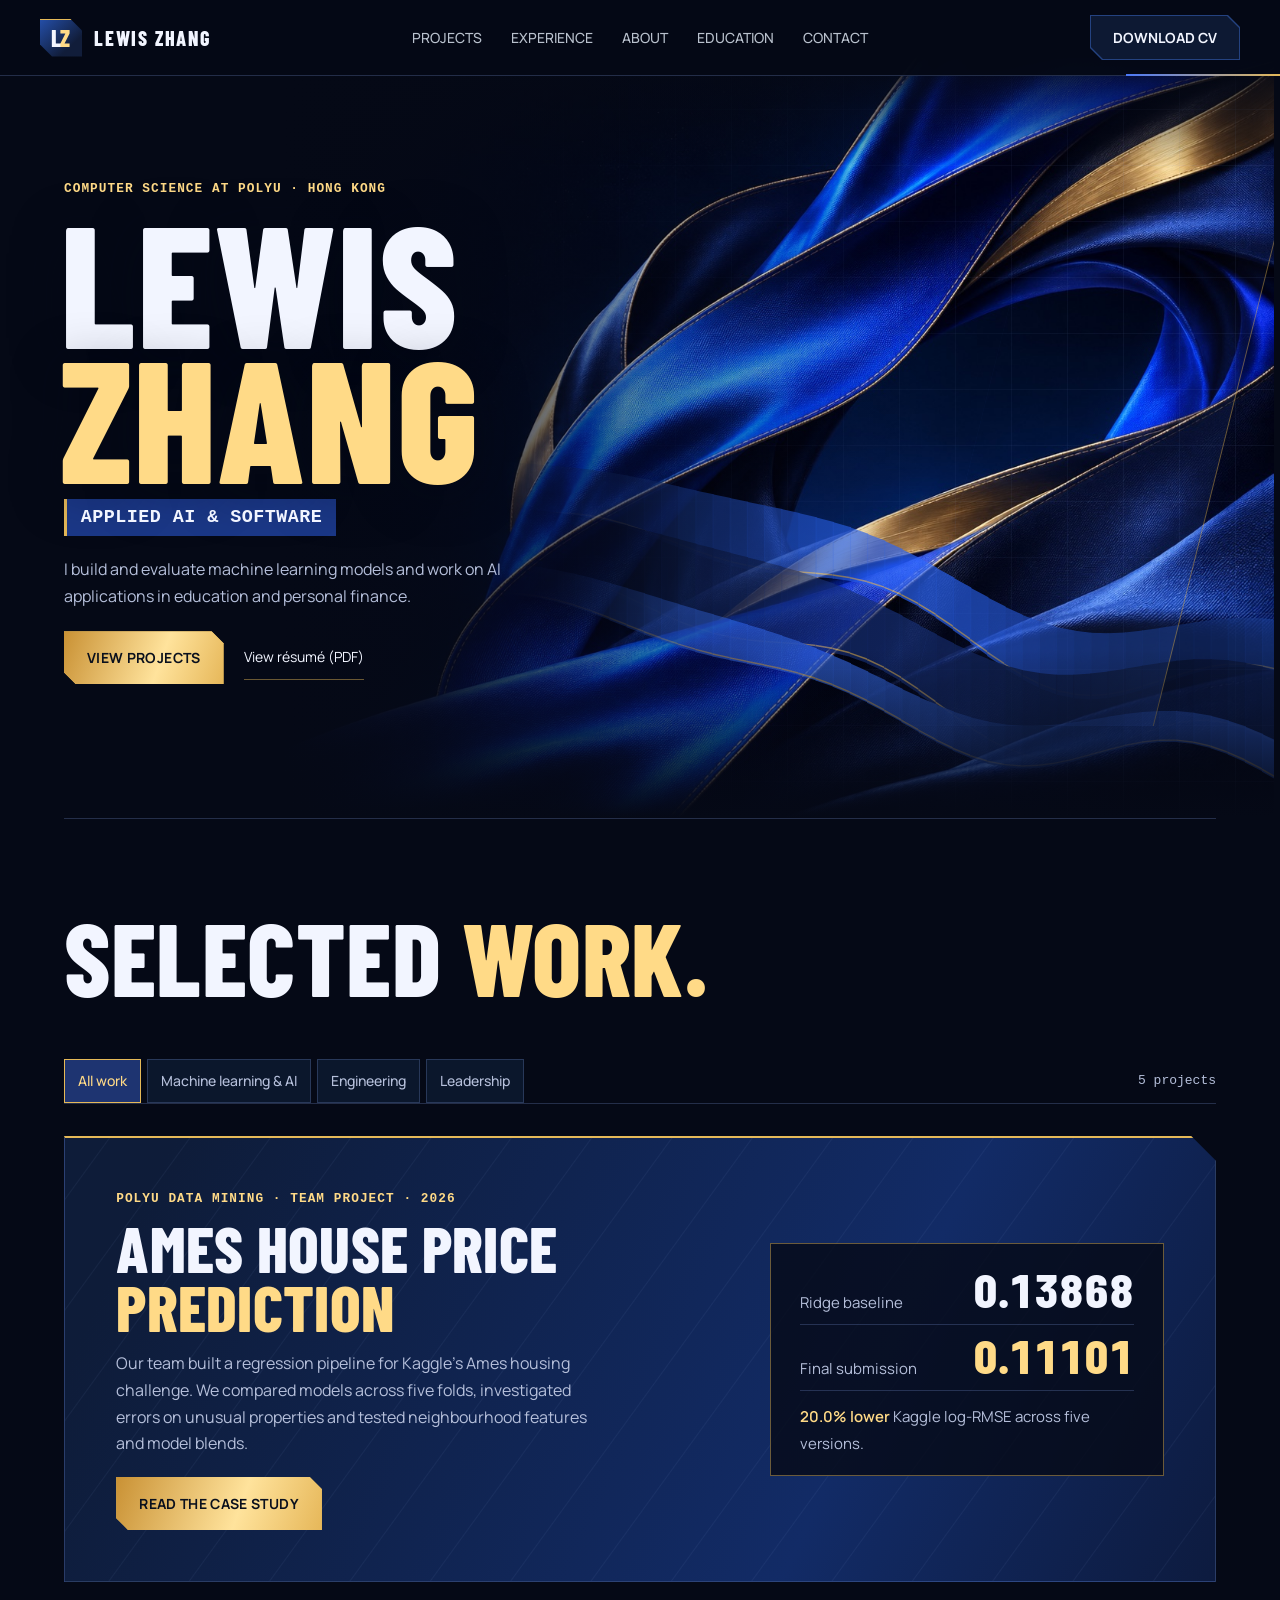
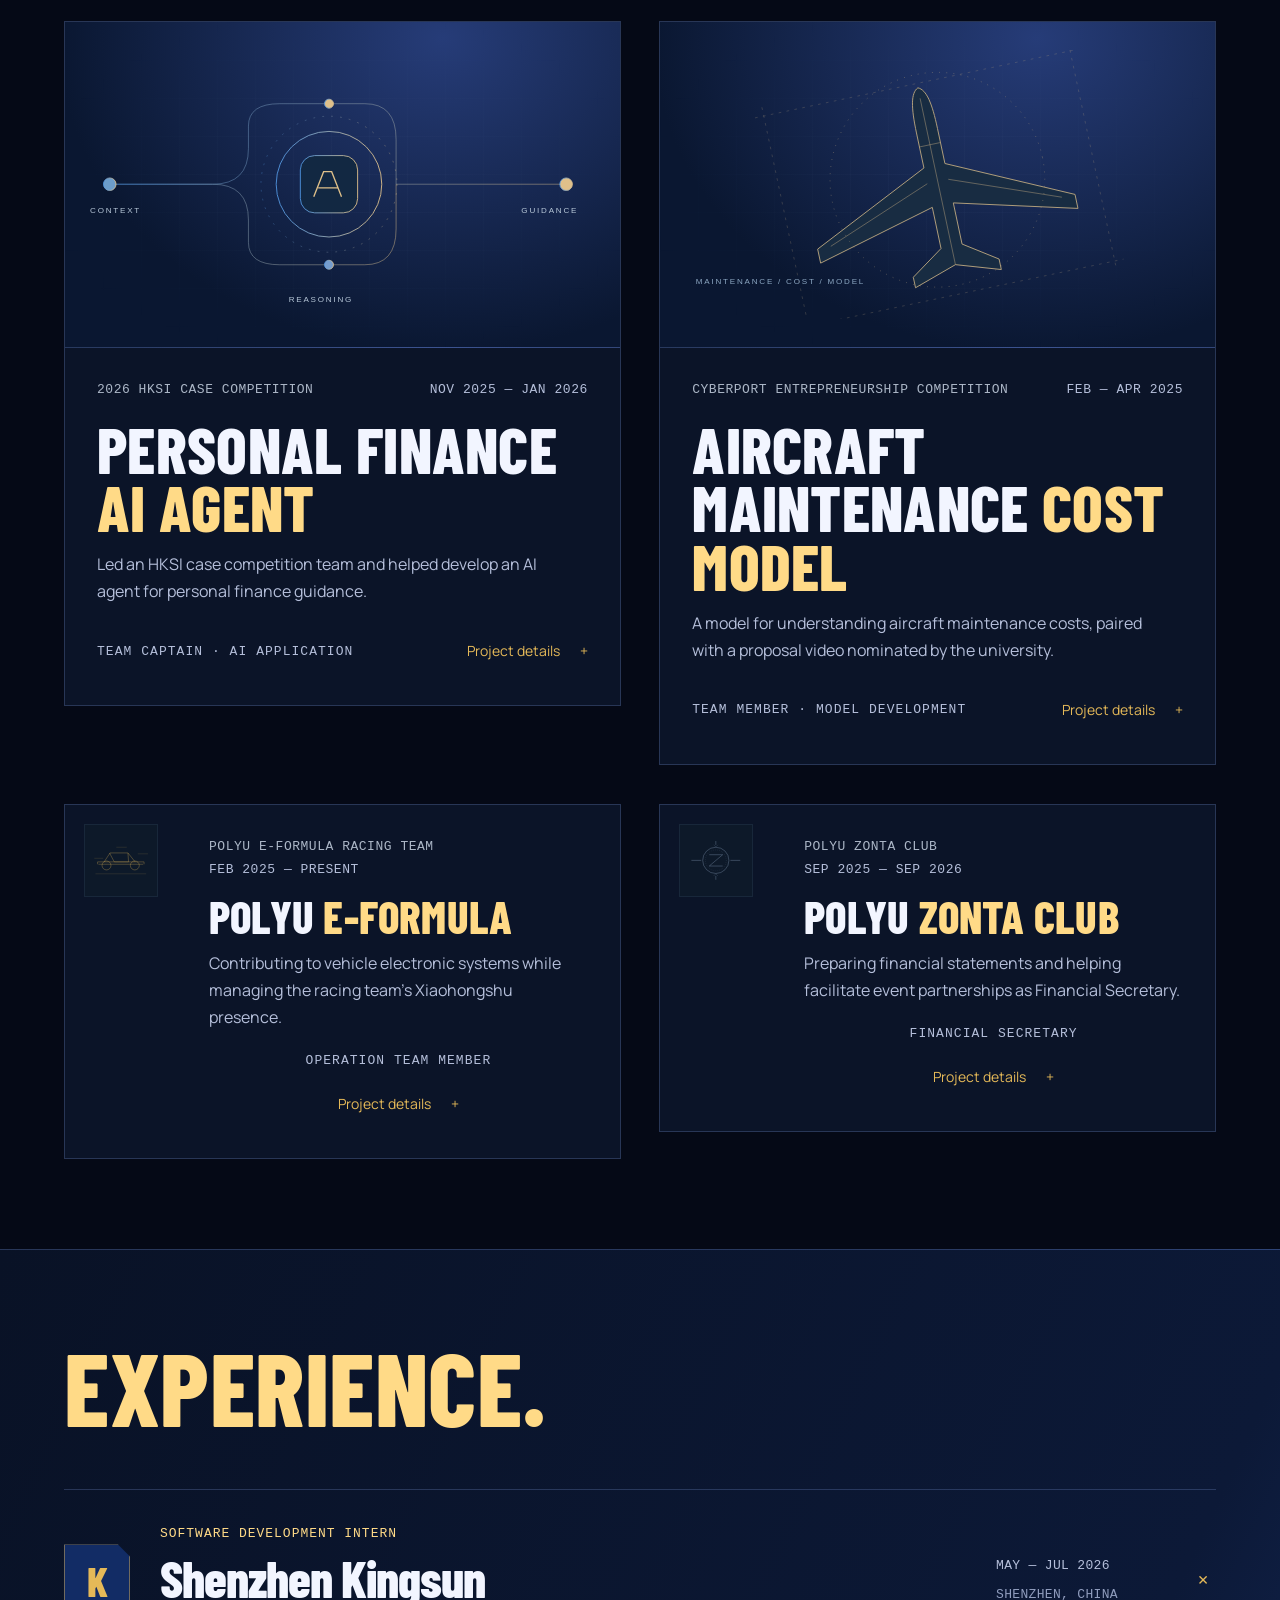
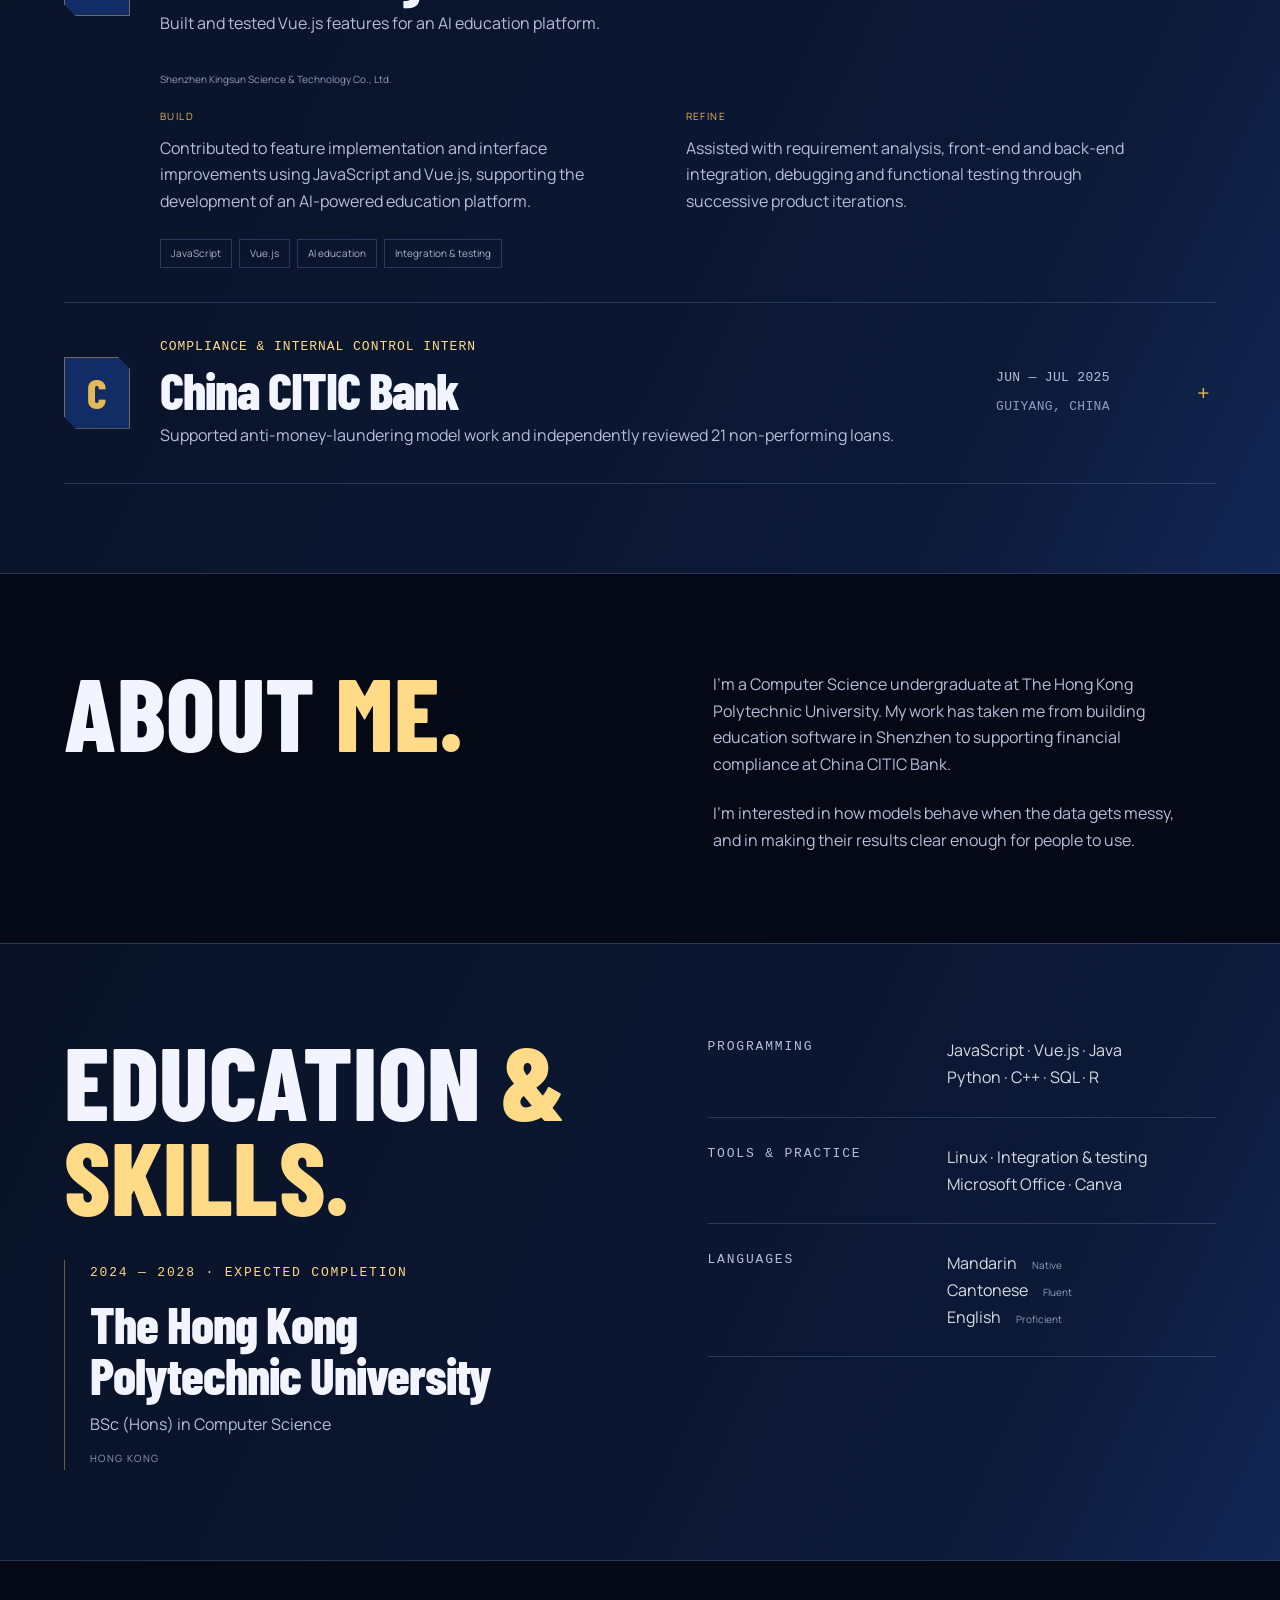
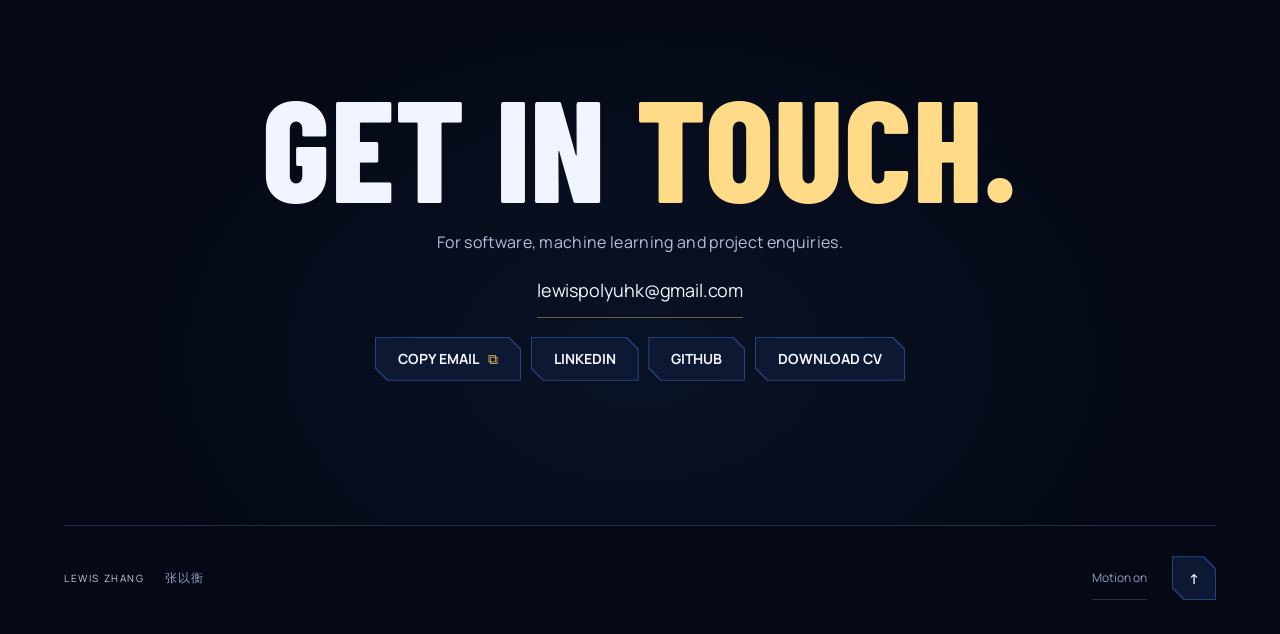
==== commit 19697967: "Redesign portfolio with blue and gold flags" ====
--- a/index.html
+++ b/index.html
@@ -1,54 +1,86 @@
 <!doctype html>
 <html lang="en">
 <head>
-<meta charset="utf-8"><meta name="viewport" content="width=device-width, initial-scale=1"><meta name="theme-color" content="#080e19">
-<meta name="description" content="Lewis Zhang is a Computer Science student at The Hong Kong Polytechnic University, working across applied AI, software development and financial systems.">
-<meta property="og:title" content="Lewis Zhang — Intelligence, with intention."><meta property="og:description" content="A personal portfolio spanning applied AI, software engineering, finance and creative work."><meta property="og:type" content="website"><meta property="og:url" content="https://lewis136.github.io/personal-website/"><meta property="og:image" content="https://lewis136.github.io/personal-website/assets/lewis-signature-visual.png">
-<link rel="canonical" href="https://lewis136.github.io/personal-website/"><title>Lewis Zhang — AI, Finance &amp; Systems</title>
+<meta charset="utf-8"><meta name="viewport" content="width=device-width, initial-scale=1"><meta name="theme-color" content="#050916">
+<meta name="description" content="Lewis Zhang is a Computer Science undergraduate at PolyU in Hong Kong. Explore his work in applied machine learning, AI products and software development.">
+<meta property="og:title" content="Lewis Zhang | Applied AI &amp; Software"><meta property="og:description" content="Selected projects and experience in machine learning, software development and finance."><meta property="og:type" content="website"><meta property="og:url" content="https://lewis136.github.io/personal-website/"><meta property="og:image" content="https://lewis136.github.io/personal-website/assets/portfolio-flags.jpg">
+<link rel="canonical" href="https://lewis136.github.io/personal-website/"><title>Lewis Zhang | Applied AI &amp; Software</title>
 <link rel="icon" href="data:image/svg+xml,%3Csvg xmlns='http://www.w3.org/2000/svg' viewBox='0 0 64 64'%3E%3Crect width='64' height='64' rx='16' fill='%23080e19'/%3E%3Cpath d='M18 16v31h27M29 18h17L29 46h17' fill='none' stroke='%23d4b782' stroke-width='3'/%3E%3C/svg%3E">
-<link rel="stylesheet" href="styles.css?v=20261030"><link rel="stylesheet" href="flight.css?v=20261030"><script src="app.js?v=20261030" defer></script><script src="flight.js?v=20261030" defer></script>
+<link rel="stylesheet" href="styles.css?v=20261030">
+<link rel="stylesheet" href="flight.css?v=20261030">
+<link rel="stylesheet" href="portfolio.css?v=20261123">
+<script src="app.js?v=20261123" defer></script>
+<script src="flight.js?v=20261030" defer></script>
 </head>
 <body>
 <a class="skip-link" href="#main">Skip to content</a><div class="page-progress" aria-hidden="true"></div>
 <header class="site-header">
-<a href="#home" class="brand" aria-label="Lewis Zhang, home"><span class="brand-symbol" aria-hidden="true">L<span>Z</span></span><span class="brand-name">LEWIS ZHANG<span>PERSONAL PORTFOLIO</span></span></a>
+<a href="#home" class="brand" aria-label="Lewis Zhang, home"><span class="brand-symbol" aria-hidden="true">L<span>Z</span></span><span class="brand-name">LEWIS ZHANG</span></a>
 <button class="menu-toggle" type="button" aria-label="Toggle navigation" aria-expanded="false" aria-controls="primary-nav"><span></span><span></span></button>
-<nav class="nav-links" id="primary-nav" aria-label="Main navigation"><a href="#about">About</a><a href="#experience">Experience</a><a href="#projects">Selected work</a><a href="#contact">Contact</a></nav>
-<a class="nav-cv" href="assets/ZHANG%20Yiheng%20Resume.pdf" download="Lewis-Zhang-CV.pdf">Download CV <span aria-hidden="true">↗</span></a>
+<nav class="nav-links" id="primary-nav" aria-label="Main navigation"><a href="#projects">Projects</a><a href="#experience">Experience</a><a href="#about">About</a><a href="#foundation">Education</a><a href="#contact">Contact</a></nav>
+<a class="nav-cv" href="assets/ZHANG%20Yiheng%20Resume.pdf" download="Lewis-Zhang-CV.pdf">Download CV</a>
 </header>
-<main id="main">
+<main id="main" tabindex="-1">
 <section class="hero section-shell" id="home" aria-labelledby="hero-title">
-<div class="hero-copy"><p class="eyebrow reveal"><span class="status-dot" aria-hidden="true"></span> HONG KONG · COMPUTER SCIENCE AT POLYU</p>
-<h1 id="hero-title" class="reveal">Intelligence,<br><em>with intention.</em></h1>
-<div class="hero-intro reveal"><span class="short-rule" aria-hidden="true"></span><div><p class="intro-name">I’m Lewis Zhang.</p><p>A curious mind building useful things at the intersection of <strong>AI, software and finance.</strong></p></div></div>
-<div class="hero-actions reveal"><a class="button button-gold" href="#projects" data-flight>Explore my work <span aria-hidden="true">↗</span></a><a class="text-link" href="#experience">The experience behind it <span aria-hidden="true">↓</span></a></div></div>
-<div class="hero-art" aria-hidden="true"><div class="art-halo"></div><svg class="orbital-fallback" viewBox="0 0 700 700"><defs><radialGradient id="orb"><stop stop-color="#368bd0" stop-opacity=".25"/><stop offset="1" stop-color="#173652" stop-opacity="0"/></radialGradient><linearGradient id="orbit"><stop stop-color="#246bbc" stop-opacity=".12"/><stop offset=".5" stop-color="#e2c18a"/><stop offset="1" stop-color="#347cca" stop-opacity=".3"/></linearGradient></defs><circle cx="350" cy="350" r="270" fill="url(#orb)"/><g fill="none" stroke="url(#orbit)" stroke-width="1"><ellipse cx="350" cy="350" rx="245" ry="190" transform="rotate(-35 350 350)"/><ellipse cx="350" cy="350" rx="245" ry="150" transform="rotate(-35 350 350)"/><ellipse cx="350" cy="350" rx="245" ry="115" transform="rotate(-35 350 350)"/><ellipse cx="350" cy="350" rx="245" ry="65" transform="rotate(-35 350 350)"/><ellipse cx="350" cy="350" rx="100" ry="245" transform="rotate(-35 350 350)"/><ellipse cx="350" cy="350" rx="170" ry="245" transform="rotate(-35 350 350)"/><ellipse cx="350" cy="350" rx="307" ry="100" transform="rotate(27 350 350)"/></g></svg><canvas id="orbital-canvas"></canvas>
-<div class="art-coordinate coordinate-top">01 / INTERSECTIONS</div><div class="art-coordinate coordinate-bottom"><span class="tiny-cross">+</span> THINK DEEPLY. BUILD PURPOSEFULLY.</div><div class="art-caption"><span>AN EXPLORATION OF</span><p>possibility<span>↗</span></p></div></div>
-<div class="hero-bottom"><span>ZHANG YI HENG, LEWIS</span><a href="#about">SCROLL TO DISCOVER <span aria-hidden="true">↓</span></a><span>PORTFOLIO / 2026</span></div>
+<div class="hero-copy">
+  <p class="eyebrow reveal">COMPUTER SCIENCE AT POLYU · HONG KONG</p>
+  <h1 id="hero-title" class="reveal">Lewis <span>Zhang</span></h1>
+  <p class="hero-discipline reveal">Applied AI &amp; software</p>
+  <div class="hero-intro reveal">
+    <span class="short-rule" aria-hidden="true"></span>
+    <p>I build and evaluate machine learning models and work on AI applications in education and personal finance.</p>
+  </div>
+  <div class="hero-actions reveal">
+    <a class="button button-gold" href="#projects" data-flight>View projects</a>
+    <a class="text-link" href="assets/ZHANG%20Yiheng%20Resume.pdf" target="_blank" rel="noopener">View résumé (PDF)</a>
+  </div>
+</div>
+<div class="hero-stage" aria-hidden="true">
+  <div class="stage-grid"></div>
+  <canvas id="flag-canvas"></canvas>
+</div>
 </section>
-<div class="discipline-rail" aria-label="Areas of work"><span>APPLIED AI</span><i aria-hidden="true">✧</i><span>SOFTWARE ENGINEERING</span><i aria-hidden="true">✧</i><span>FINANCIAL SYSTEMS</span><i aria-hidden="true">✧</i><span>CREATIVE OPERATIONS</span></div>
+<section class="projects-section section-shell section-pad" id="projects" aria-labelledby="projects-title">
+<div class="section-intro reveal"><h2 class="display-heading" id="projects-title">Selected <em>work.</em></h2></div>
+<div class="project-toolbar reveal"><div class="project-filter" role="group" aria-label="Filter selected work"><button type="button" data-filter="all" aria-pressed="true">All work</button><button type="button" data-filter="ai" aria-pressed="false">Machine learning &amp; AI</button><button type="button" data-filter="engineering" aria-pressed="false">Engineering</button><button type="button" data-filter="leadership" aria-pressed="false">Leadership</button></div><span class="project-count" aria-live="polite" data-project-count>5 projects</span></div>
+<div class="project-grid">
+  <article class="project-card project-ames reveal" data-category="ai" id="ames" aria-labelledby="ames-title">
+    <div class="ames-copy">
+      <p class="ames-kicker">POLYU DATA MINING · TEAM PROJECT · 2026</p>
+      <h3 id="ames-title">Ames House Price <em>Prediction</em></h3>
+      <p>Our team built a regression pipeline for Kaggle’s Ames housing challenge. We compared models across five folds, investigated errors on unusual properties and tested neighbourhood features and model blends.</p>
+      <a class="button button-gold" href="ames-house-prices.html">Read the case study</a>
+    </div>
+    <div class="ames-result">
+      <dl>
+        <div><dt>Ridge baseline</dt><dd>0.13868</dd></div>
+        <div><dt>Final submission</dt><dd>0.11101</dd></div>
+      </dl>
+      <p><strong>20.0% lower</strong> Kaggle log-RMSE across five versions.</p>
+    </div>
+  </article>
+<article class="project-card project-featured reveal" data-category="ai"><div class="project-visual visual-finance" aria-hidden="true"><div class="visual-grid"></div><svg viewBox="0 0 620 300"><defs><linearGradient id="flow" x1="0" x2="1"><stop stop-color="#4f95e2"/><stop offset="1" stop-color="#dfc08a"/></linearGradient></defs><g fill="none" stroke="url(#flow)"><path d="M50 150H165Q205 150 205 110V85Q205 60 240 60H335Q370 60 370 100V150H560" opacity=".5"/><path d="M50 150H165Q205 150 205 190V215Q205 240 240 240H335Q370 240 370 200V150" opacity=".5"/><path d="M50 150H560" opacity=".25"/><circle cx="295" cy="150" r="76" stroke-dasharray="2 8" opacity=".35"/><circle cx="295" cy="150" r="59"/><rect x="263" y="118" width="64" height="64" rx="16" fill="#122842"/><path d="M278 164l11-28h9l11 28m-26-10h22" stroke="#dfc08a" stroke-width="1.5"/><circle cx="50" cy="150" r="7" fill="#6c9dcb"/><circle cx="560" cy="150" r="7" fill="#dfc08a"/><circle cx="295" cy="60" r="5" fill="#dfc08a"/><circle cx="295" cy="240" r="5" fill="#759dce"/></g><g fill="#b8c8d9" font-family="Arial,sans-serif" font-size="9" letter-spacing="2"><text x="28" y="182">CONTEXT</text><text x="250" y="282">REASONING</text><text x="510" y="182">GUIDANCE</text></g></svg></div><div class="project-content"><div class="project-overline"><span>2026 HKSI CASE COMPETITION</span><span>NOV 2025 — JAN 2026</span></div><h3>Personal Finance <em>AI Agent</em></h3><p>Led an HKSI case competition team and helped develop an AI agent for personal finance guidance.</p><div class="project-foot"><span>TEAM CAPTAIN · AI APPLICATION</span><details class="project-details"><summary>Project details <span aria-hidden="true">+</span></summary><div><p><strong>My contribution</strong> Led the team and developed a personal finance AI agent, translating AI knowledge into a practical finance application.</p><p><strong>The context</strong> Built for the 2026 HKSI Case Competition.</p></div></details></div></div></article>
+<article class="project-card reveal" data-category="engineering"><div class="project-visual visual-aircraft" aria-hidden="true"><div class="visual-grid"></div><svg viewBox="0 0 620 300"><g transform="translate(310 145) rotate(-12)" fill="none" stroke="#b4a17d" stroke-width="1"><path d="M0-105C-9-101-12-85-12-56v40L-147 48v16L-12 29v47l-37 25v12L0 97l49 16v-12L12 76V29l135 35V48L12-16v-40C12-85 9-101 0-105Z" fill="#182c42"/><path d="M0-93v190M-132 48l120-46M132 48 12 2M-12-40h24" opacity=".5"/><path d="M-175-120v260M175-120v260M-185-110h370M-185 130h370" stroke-dasharray="3 6" opacity=".25"/><circle r="120" stroke-dasharray="1 7" opacity=".45"/></g><g fill="#8ca7c2" font-family="Arial,sans-serif" font-size="9" letter-spacing="2"><text x="40" y="262">MAINTENANCE / COST / MODEL</text></g></svg></div><div class="project-content"><div class="project-overline"><span>CYBERPORT ENTREPRENEURSHIP COMPETITION</span><span>FEB — APR 2025</span></div><h3>Aircraft Maintenance <em>Cost Model</em></h3><p>A model for understanding aircraft maintenance costs, paired with a proposal video nominated by the university.</p><div class="project-foot"><span>TEAM MEMBER · MODEL DEVELOPMENT</span><details class="project-details"><summary>Project details <span aria-hidden="true">+</span></summary><div><p><strong>My contribution</strong> Developed an aircraft maintenance cost model and helped produce the proposal video for the Hong Kong Cyberport Entrepreneurship Competition.</p><p><strong>The outcome</strong> The proposal video received a school nomination. The work combined modelling with communicating a business idea.</p></div></details></div></div></article>
+<article class="project-card project-compact reveal" data-category="engineering"><div class="compact-visual racing-visual" aria-hidden="true"><svg viewBox="0 0 200 130"><g fill="none" stroke="currentColor"><path d="M25 78h150M44 70l20-30h60l24 30M62 40l16 30h48l-2-30M22 78v-8h156v8"/><circle cx="52" cy="82" r="15"/><circle cx="147" cy="82" r="15"/><path d="M15 110h170M85 21h35M11 58h30M157 43h34" opacity=".4"/></g></svg></div><div class="project-content"><div class="project-overline"><span>POLYU E-FORMULA RACING TEAM</span><span>FEB 2025 — PRESENT</span></div><h3>PolyU <em>E-Formula</em></h3><p>Contributing to vehicle electronic systems while managing the racing team’s Xiaohongshu presence.</p><div class="project-foot"><span>OPERATION TEAM MEMBER</span><details class="project-details"><summary>Project details <span aria-hidden="true">+</span></summary><div><p><strong>Engineering</strong> Participated in the manufacturing of vehicle electronic systems.</p><p><strong>Communication</strong> Took responsibility for the team’s Xiaohongshu account and creative media production.</p></div></details></div></div></article>
+<article class="project-card project-compact reveal" data-category="leadership"><div class="compact-visual zonta-visual" aria-hidden="true"><svg viewBox="0 0 200 130"><g fill="none" stroke="currentColor"><circle cx="100" cy="65" r="44"/><circle cx="100" cy="65" r="35" stroke-dasharray="2 5" opacity=".5"/><path d="M78 46h45L78 84h45M51 65H18m131 0h33M100 13V0m0 117v13"/><path d="m93 13 7 7 7-7M93 117l7-7 7 7" opacity=".5"/></g></svg></div><div class="project-content"><div class="project-overline"><span>POLYU ZONTA CLUB</span><span>SEP 2025 — SEP 2026</span></div><h3>PolyU <em>Zonta Club</em></h3><p>Preparing financial statements and helping facilitate event partnerships as Financial Secretary.</p><div class="project-foot"><span>FINANCIAL SECRETARY</span><details class="project-details"><summary>Project details <span aria-hidden="true">+</span></summary><div><p><strong>Finance</strong> Prepared financial statements for the PolyU Zonta Club by Zonta Club of Kowloon.</p><p><strong>Collaboration</strong> Helped facilitate partnerships with external collaborators for club events.</p></div></details></div></div></article>
+</div></section>
+<section class="experience-section section-pad" id="experience" aria-labelledby="experience-title"><div class="section-shell">
+<div class="section-intro reveal"><h2 class="display-heading" id="experience-title"><em>Experience.</em></h2></div>
+<div class="experience-list">
+<details class="experience-entry reveal" open><summary><span class="company-symbol" aria-hidden="true">K</span><span class="experience-summary"><span class="experience-role">SOFTWARE DEVELOPMENT INTERN</span><span class="company-title">Shenzhen Kingsun</span><span class="experience-teaser">Built and tested Vue.js features for an AI education platform.</span></span><span class="experience-meta"><span>MAY — JUL 2026</span><span>SHENZHEN, CHINA</span></span><span class="expand-icon" aria-hidden="true">+</span></summary><div class="experience-body"><p class="legal-name">Shenzhen Kingsun Science &amp; Technology Co., Ltd.</p><div class="experience-detail-grid"><div><span class="micro-label">BUILD</span><p>Contributed to feature implementation and interface improvements using JavaScript and Vue.js, supporting the development of an AI-powered education platform.</p></div><div><span class="micro-label">REFINE</span><p>Assisted with requirement analysis, front-end and back-end integration, debugging and functional testing through successive product iterations.</p></div></div><div class="tags"><span>JavaScript</span><span>Vue.js</span><span>AI education</span><span>Integration &amp; testing</span></div></div></details>
+<details class="experience-entry reveal"><summary><span class="company-symbol" aria-hidden="true">C</span><span class="experience-summary"><span class="experience-role">COMPLIANCE &amp; INTERNAL CONTROL INTERN</span><span class="company-title">China CITIC Bank</span><span class="experience-teaser">Supported anti-money-laundering model work and independently reviewed 21 non-performing loans.</span></span><span class="experience-meta"><span>JUN — JUL 2025</span><span>GUIYANG, CHINA</span></span><span class="expand-icon" aria-hidden="true">+</span></summary><div class="experience-body"><div class="experience-detail-grid"><div><span class="micro-label">ANALYSE</span><p>Contributed to the development and maintenance of an anti-money laundering model. Independently reviewed 21 non-performing loans and used AML models to support detection.</p></div><div><span class="micro-label">COMMUNICATE</span><p>Reviewed operational records and supported compliance documentation and reporting. Also produced the bank’s inaugural electronic magazine.</p></div></div><div class="tags"><span>AML models</span><span>Risk review</span><span>Digital compliance</span><span>Editorial production</span></div></div></details>
+</div></div></section>
 <section class="about-section section-shell section-pad" id="about" aria-labelledby="about-title">
-<div class="section-heading reveal"><p class="eyebrow"><span>01</span> A LITTLE CONTEXT</p><span class="section-note">THE PERSON BEHIND THE WORK</span></div>
-<div class="about-grid"><h2 class="display-heading reveal" id="about-title">Technical by training.<br><em>Curious by nature.</em></h2><div class="about-copy reveal"><p>I’m a Computer Science student at The Hong Kong Polytechnic University. I’m drawn to work that connects rigorous thinking with something people can actually use.</p><p>That curiosity has taken me from AI education software in Shenzhen to compliance work in banking, a personal finance AI agent, and a university racing team. Each experience has given me a different way to approach a problem.</p><a class="text-link" href="assets/ZHANG%20Yiheng%20Resume.pdf" target="_blank" rel="noopener">Read the full CV <span aria-hidden="true">↗</span></a></div></div>
-<div class="facts-strip reveal"><div class="fact"><p><strong>3.6</strong><span>/ 4.3</span></p><span>COMPUTER SCIENCE GPA</span><small>The Hong Kong Polytechnic University</small></div><div class="fact"><p><strong>21</strong></p><span>NON-PERFORMING LOAN REVIEWS</span><small>Reviewed independently at China CITIC Bank</small></div><div class="fact"><p><strong>02</strong></p><span>INDUSTRY INTERNSHIPS</span><small>Software development &amp; financial compliance</small></div></div>
+  <div class="about-grid">
+    <h2 class="display-heading reveal" id="about-title">About <em>me.</em></h2>
+    <div class="about-copy reveal">
+      <p>I’m a Computer Science undergraduate at The Hong Kong Polytechnic University. My work has taken me from building education software in Shenzhen to supporting financial compliance at China CITIC Bank.</p>
+      <p>I’m interested in how models behave when the data gets messy, and in making their results clear enough for people to use.</p>
+    </div>
+  </div>
 </section>
-<section class="experience-section section-pad" id="experience" aria-labelledby="experience-title"><div class="section-shell">
-<div class="section-heading reveal"><p class="eyebrow"><span>02</span> EXPERIENCE</p><span class="section-note">LEARNING THROUGH REAL WORK</span></div><div class="section-intro reveal"><h2 class="display-heading" id="experience-title">From understanding<br>to <em>doing.</em></h2><p>Two industries. Different constraints.<br>A growing instinct for how things work.</p></div>
-<div class="experience-list">
-<details class="experience-entry reveal" open><summary><span class="company-symbol" aria-hidden="true">K<span>01</span></span><span class="experience-summary"><span class="experience-role">SOFTWARE DEVELOPMENT INTERN</span><span class="company-title">Shenzhen Kingsun</span><span class="experience-teaser">Contributing to the full-stack development of an AI education platform.</span></span><span class="experience-meta"><span>MAY — JUL 2026</span><span>SHENZHEN, CHINA</span></span><span class="expand-icon" aria-hidden="true">+</span></summary><div class="experience-body"><p class="legal-name">Shenzhen Kingsun Science &amp; Technology Co., Ltd.</p><div class="experience-detail-grid"><div><span class="micro-label">BUILD</span><p>Contributed to feature implementation and interface improvements using JavaScript and Vue.js, supporting the development of an AI-powered education platform.</p></div><div><span class="micro-label">REFINE</span><p>Assisted with requirement analysis, front-end and back-end integration, debugging and functional testing through successive product iterations.</p></div></div><div class="tags"><span>JavaScript</span><span>Vue.js</span><span>AI education</span><span>Integration &amp; testing</span></div></div></details>
-<details class="experience-entry reveal"><summary><span class="company-symbol" aria-hidden="true">C<span>02</span></span><span class="experience-summary"><span class="experience-role">COMPLIANCE &amp; INTERNAL CONTROL INTERN</span><span class="company-title">China CITIC Bank</span><span class="experience-teaser">Working with anti-money laundering models and financial compliance.</span></span><span class="experience-meta"><span>JUN — JUL 2025</span><span>GUIYANG, CHINA</span></span><span class="expand-icon" aria-hidden="true">+</span></summary><div class="experience-body"><div class="experience-detail-grid"><div><span class="micro-label">ANALYSE</span><p>Contributed to the development and maintenance of an anti-money laundering model. Independently reviewed 21 non-performing loans and used AML models to support detection.</p></div><div><span class="micro-label">COMMUNICATE</span><p>Reviewed operational records and supported compliance documentation and reporting. Also produced the bank’s inaugural electronic magazine.</p></div></div><div class="tags"><span>AML models</span><span>Risk review</span><span>Digital compliance</span><span>Editorial production</span></div></div></details>
-</div></div></section>
-<section class="projects-section section-shell section-pad" id="projects" aria-labelledby="projects-title">
-<div class="section-heading reveal"><p class="eyebrow"><span>03</span> SELECTED WORK</p><span class="section-note">IDEAS, MADE TANGIBLE</span></div><div class="section-intro reveal"><h2 class="display-heading" id="projects-title">A few things<br>I’ve <em>put into motion.</em></h2><p>Projects, teams and responsibilities<br>that have shaped the way I build.</p></div>
-<div class="project-toolbar reveal"><div class="project-filter" role="group" aria-label="Filter selected work"><button type="button" data-filter="all" aria-pressed="true">All work <span>04</span></button><button type="button" data-filter="ai" aria-pressed="false">AI &amp; finance</button><button type="button" data-filter="engineering" aria-pressed="false">Engineering</button><button type="button" data-filter="leadership" aria-pressed="false">Leadership</button></div><span class="project-count" aria-live="polite" data-project-count>4 projects</span></div>
-<div class="project-grid">
-<article class="project-card project-featured reveal" data-category="ai"><div class="project-visual visual-finance" aria-hidden="true"><div class="visual-grid"></div><span class="visual-code">01 / APPLIED INTELLIGENCE</span><svg viewBox="0 0 620 300"><defs><linearGradient id="flow" x1="0" x2="1"><stop stop-color="#4f95e2"/><stop offset="1" stop-color="#dfc08a"/></linearGradient></defs><g fill="none" stroke="url(#flow)"><path d="M50 150H165Q205 150 205 110V85Q205 60 240 60H335Q370 60 370 100V150H560" opacity=".5"/><path d="M50 150H165Q205 150 205 190V215Q205 240 240 240H335Q370 240 370 200V150" opacity=".5"/><path d="M50 150H560" opacity=".25"/><circle cx="295" cy="150" r="76" stroke-dasharray="2 8" opacity=".35"/><circle cx="295" cy="150" r="59"/><rect x="263" y="118" width="64" height="64" rx="16" fill="#122842"/><path d="M278 164l11-28h9l11 28m-26-10h22" stroke="#dfc08a" stroke-width="1.5"/><circle cx="50" cy="150" r="7" fill="#6c9dcb"/><circle cx="560" cy="150" r="7" fill="#dfc08a"/><circle cx="295" cy="60" r="5" fill="#dfc08a"/><circle cx="295" cy="240" r="5" fill="#759dce"/></g><g fill="#b8c8d9" font-family="Arial,sans-serif" font-size="9" letter-spacing="2"><text x="28" y="182">CONTEXT</text><text x="250" y="282">REASONING</text><text x="510" y="182">GUIDANCE</text></g></svg><span class="visual-bottom">PERSONAL FINANCE × ARTIFICIAL INTELLIGENCE</span></div><div class="project-content"><div class="project-overline"><span>2026 HKSI CASE COMPETITION</span><span>NOV 2025 — JAN 2026</span></div><h3>Personal Finance<br><em>AI Agent</em></h3><p>Exploring how an AI agent can make personal finance guidance more useful, as captain of a case competition team.</p><div class="project-foot"><span>TEAM CAPTAIN · AI APPLICATION</span><details class="project-details"><summary>Behind the work <span aria-hidden="true">↗</span></summary><div><p><strong>My contribution</strong> Led the team and developed a personal finance AI agent, translating AI knowledge into a practical finance application.</p><p><strong>The context</strong> Built for the 2026 HKSI Case Competition.</p></div></details></div></div></article>
-<article class="project-card reveal" data-category="engineering"><div class="project-visual visual-aircraft" aria-hidden="true"><div class="visual-grid"></div><span class="visual-code">02 / SYSTEMS THINKING</span><svg viewBox="0 0 620 300"><g transform="translate(310 145) rotate(-12)" fill="none" stroke="#b4a17d" stroke-width="1"><path d="M0-105C-9-101-12-85-12-56v40L-147 48v16L-12 29v47l-37 25v12L0 97l49 16v-12L12 76V29l135 35V48L12-16v-40C12-85 9-101 0-105Z" fill="#182c42"/><path d="M0-93v190M-132 48l120-46M132 48 12 2M-12-40h24" opacity=".5"/><path d="M-175-120v260M175-120v260M-185-110h370M-185 130h370" stroke-dasharray="3 6" opacity=".25"/><circle r="120" stroke-dasharray="1 7" opacity=".45"/></g><g fill="#8ca7c2" font-family="Arial,sans-serif" font-size="9" letter-spacing="2"><text x="40" y="262">MAINTENANCE / COST / MODEL</text></g></svg><span class="visual-bottom">ANALYSIS WITH AN ENTREPRENEURIAL LENS</span></div><div class="project-content"><div class="project-overline"><span>CYBERPORT ENTREPRENEURSHIP COMPETITION</span><span>FEB — APR 2025</span></div><h3>Aircraft Maintenance<br><em>Cost Model</em></h3><p>A model for understanding aircraft maintenance costs, paired with a proposal video nominated by the university.</p><div class="project-foot"><span>TEAM MEMBER · MODEL DEVELOPMENT</span><details class="project-details"><summary>Behind the work <span aria-hidden="true">↗</span></summary><div><p><strong>My contribution</strong> Developed an aircraft maintenance cost model and helped produce the proposal video for the Hong Kong Cyberport Entrepreneurship Competition.</p><p><strong>The outcome</strong> The proposal video received a school nomination. The work combined modelling with communicating a business idea.</p></div></details></div></div></article>
-<article class="project-card project-compact reveal" data-category="engineering"><div class="compact-visual racing-visual" aria-hidden="true"><svg viewBox="0 0 200 130"><g fill="none" stroke="currentColor"><path d="M25 78h150M44 70l20-30h60l24 30M62 40l16 30h48l-2-30M22 78v-8h156v8"/><circle cx="52" cy="82" r="15"/><circle cx="147" cy="82" r="15"/><path d="M15 110h170M85 21h35M11 58h30M157 43h34" opacity=".4"/></g></svg><span>03</span></div><div class="project-content"><div class="project-overline"><span>POLYU E-FORMULA RACING TEAM</span><span>FEB 2025 — PRESENT</span></div><h3>Engineering meets<br><em>team storytelling.</em></h3><p>Contributing to vehicle electronic systems while managing the racing team’s Xiaohongshu presence.</p><div class="project-foot"><span>OPERATION TEAM MEMBER</span><details class="project-details"><summary>Behind the work <span aria-hidden="true">↗</span></summary><div><p><strong>Engineering</strong> Participated in the manufacturing of vehicle electronic systems.</p><p><strong>Communication</strong> Took responsibility for the team’s Xiaohongshu account and creative media production.</p></div></details></div></div></article>
-<article class="project-card project-compact reveal" data-category="leadership"><div class="compact-visual zonta-visual" aria-hidden="true"><svg viewBox="0 0 200 130"><g fill="none" stroke="currentColor"><circle cx="100" cy="65" r="44"/><circle cx="100" cy="65" r="35" stroke-dasharray="2 5" opacity=".5"/><path d="M78 46h45L78 84h45M51 65H18m131 0h33M100 13V0m0 117v13"/><path d="m93 13 7 7 7-7M93 117l7-7 7 7" opacity=".5"/></g></svg><span>04</span></div><div class="project-content"><div class="project-overline"><span>POLYU ZONTA CLUB</span><span>SEP 2025 — SEP 2026</span></div><h3>Care in the details.<br><em>Confidence in the numbers.</em></h3><p>Preparing financial statements and helping facilitate event partnerships as Financial Secretary.</p><div class="project-foot"><span>FINANCIAL SECRETARY</span><details class="project-details"><summary>Behind the work <span aria-hidden="true">↗</span></summary><div><p><strong>Finance</strong> Prepared financial statements for the PolyU Zonta Club by Zonta Club of Kowloon.</p><p><strong>Collaboration</strong> Helped facilitate partnerships with external collaborators for club events.</p></div></details></div></div></article>
-</div></section>
-<section class="foundation-section section-pad" id="foundation" aria-labelledby="foundation-title"><div class="section-shell"><div class="section-heading reveal"><p class="eyebrow"><span>04</span> FOUNDATION</p><span class="section-note">ALWAYS A WORK IN PROGRESS</span></div><div class="foundation-grid"><div class="education-block reveal"><h2 class="display-heading" id="foundation-title">A foundation<br>to <em>build on.</em></h2><div class="education-detail"><span class="micro-label">2024 — 2028 · EXPECTED COMPLETION</span><h3>The Hong Kong<br>Polytechnic University</h3><p>Bachelor of Science in Computer Science</p><span class="education-location">HONG KONG</span></div></div><div class="skills-list reveal"><div class="skill-row"><span class="micro-label">01 / DEVELOPMENT</span><p>JavaScript · Vue.js · Java<br>Python · C++ · SQL · R</p></div><div class="skill-row"><span class="micro-label">02 / TOOLS &amp; PRACTICE</span><p>Linux · Integration &amp; testing<br>Microsoft Office · Canva</p></div><div class="skill-row"><span class="micro-label">03 / LANGUAGES</span><p>Mandarin <small>Native</small><br>Cantonese <small>Fluent</small><br>English <small>Proficient</small></p></div></div></div></div></section>
-<section class="contact-section section-shell section-pad" id="contact" aria-labelledby="contact-title"><div class="contact-glow" aria-hidden="true"></div><div class="section-heading reveal"><p class="eyebrow"><span>05</span> WHAT’S NEXT</p><span class="section-note">A CONVERSATION IS A GOOD START</span></div><div class="contact-main reveal"><p class="contact-prelude">Have an interesting challenge in mind?</p><h2 id="contact-title">Let’s make<br><em>something matter.</em></h2><a class="contact-email" href="mailto:lewispolyuhk@gmail.com">lewispolyuhk@gmail.com <span aria-hidden="true">↗</span></a><div class="contact-links"><button type="button" class="copy-email" data-email="lewispolyuhk@gmail.com">Copy email <span aria-hidden="true">⧉</span></button><a href="https://www.linkedin.com/in/lewis-zhang-3761a5355/" target="_blank" rel="noopener">LinkedIn <span aria-hidden="true">↗</span></a><a href="https://github.com/Lewis136" target="_blank" rel="noopener">GitHub <span aria-hidden="true">↗</span></a><a href="assets/ZHANG%20Yiheng%20Resume.pdf" download="Lewis-Zhang-CV.pdf">Download CV <span aria-hidden="true">↓</span></a></div><p class="copy-status" role="status" aria-live="polite"></p></div></section>
+<section class="foundation-section section-pad" id="foundation" aria-labelledby="foundation-title"><div class="section-shell"><div class="foundation-grid"><div class="education-block reveal"><h2 class="display-heading" id="foundation-title">Education <em>&amp; skills.</em></h2><div class="education-detail"><span class="micro-label">2024 — 2028 · EXPECTED COMPLETION</span><h3>The Hong Kong<br>Polytechnic University</h3><p>BSc (Hons) in Computer Science</p><span class="education-location">HONG KONG</span></div></div><div class="skills-list reveal"><div class="skill-row"><span class="micro-label">PROGRAMMING</span><p>JavaScript · Vue.js · Java<br>Python · C++ · SQL · R</p></div><div class="skill-row"><span class="micro-label">TOOLS &amp; PRACTICE</span><p>Linux · Integration &amp; testing<br>Microsoft Office · Canva</p></div><div class="skill-row"><span class="micro-label">LANGUAGES</span><p>Mandarin <small>Native</small><br>Cantonese <small>Fluent</small><br>English <small>Proficient</small></p></div></div></div></div></section>
+<section class="contact-section section-shell section-pad" id="contact" aria-labelledby="contact-title"><div class="contact-glow" aria-hidden="true"></div><div class="contact-main reveal"><h2 id="contact-title">Get in <em>touch.</em></h2><p class="contact-prelude">For software, machine learning and project enquiries.</p><a class="contact-email" href="mailto:lewispolyuhk@gmail.com">lewispolyuhk@gmail.com</a><div class="contact-links"><button type="button" class="copy-email" data-email="lewispolyuhk@gmail.com">Copy email <span aria-hidden="true">⧉</span></button><a href="https://www.linkedin.com/in/lewis-zhang-3761a5355/" target="_blank" rel="noopener">LinkedIn</a><a href="https://github.com/Lewis136" target="_blank" rel="noopener">GitHub</a><a href="assets/ZHANG%20Yiheng%20Resume.pdf" download="Lewis-Zhang-CV.pdf">Download CV</a></div><p class="copy-status" role="status" aria-live="polite"></p></div></section>
 </main>
-<footer class="site-footer section-shell"><a class="footer-name" href="#home">LEWIS ZHANG<span>张以衡</span></a><p>Built with curiosity. Refined with intention.</p><div><button class="motion-toggle" type="button" aria-pressed="true">Motion on</button><a class="back-top" href="#home" aria-label="Back to top">↑</a></div></footer>
+<footer class="site-footer section-shell"><a class="footer-name" href="#home">LEWIS ZHANG<span>张以衡</span></a><div><button class="motion-toggle" type="button" aria-pressed="true">Motion on</button><a class="back-top" href="#home" aria-label="Back to top">↑</a></div></footer>
 </body></html>
--- a/portfolio.css
+++ b/portfolio.css
@@ -0,0 +1,449 @@
+@font-face {
+  font-family: 'Barlow Condensed';
+  src: url('assets/barlow-condensed-extrabold.ttf') format('truetype');
+  font-style: normal;
+  font-weight: 800;
+  font-display: swap;
+}
+
+:root {
+  --ink: #050916;
+  --ink-raised: #0a1226;
+  --ink-soft: #0d1b36;
+  --paper: #f2f5ff;
+  --gold: #e5b958;
+  --gold-bright: #ffda87;
+  --muted: #b5bfda;
+  --quiet: #909dbe;
+  --line: rgb(127 157 222 / 25%);
+  --gold-line: rgb(229 185 88 / 45%);
+  --blue: #4b78f8;
+  --display: 'Barlow Condensed', Impact, 'Arial Narrow', sans-serif;
+  --technical: 'SFMono-Regular', Consolas, 'Liberation Mono', monospace;
+  --cut: polygon(0 0, calc(100% - 12px) 0, 100% 12px, 100% 100%, 12px 100%, 0 calc(100% - 12px));
+}
+
+body { overflow-x: clip; }
+body::before { background: radial-gradient(ellipse at 93% 0%, #142853 0%, transparent 52%); }
+
+.site-header {
+  min-height: 76px;
+  padding-block: 12px;
+  background: rgb(5 9 22 / 94%);
+  border-color: var(--line);
+}
+
+.site-header.is-scrolled { min-height: 68px; padding-block: 10px; background: rgb(5 9 22 / 96%); }
+.site-header::after, .case-header::after {
+  position: absolute;
+  right: 0;
+  bottom: -1px;
+  width: clamp(80px, 12vw, 180px);
+  height: 2px;
+  background: linear-gradient(90deg, var(--blue), var(--gold));
+  content: '';
+}
+
+.brand { gap: .75rem; }
+.brand-symbol {
+  display: inline-grid;
+  grid-auto-flow: column;
+  place-content: center;
+  width: 42px;
+  height: 38px;
+  padding: 0 .08em 0 0;
+  background: linear-gradient(137deg, #244ea7, #111d3a 72%);
+  border-top: 1px solid var(--gold);
+  clip-path: var(--cut);
+  color: var(--paper);
+  font: 800 1.5rem/.9 var(--display);
+  letter-spacing: -.06em;
+}
+
+.brand-symbol > span { transform: none; color: var(--gold-bright); }
+.brand-name { font: 800 1.25rem/1 var(--display); letter-spacing: .09em; }
+.nav-links { gap: clamp(.9rem, 2.25vw, 2.25rem); }
+.nav-links a, html.js .nav-links a, .nav-cv { font-size: .875rem; }
+.nav-links a { text-transform: uppercase; }
+.nav-links a::after { height: 2px; background: linear-gradient(90deg, var(--blue), var(--gold)); }
+
+.button, .nav-cv, .contact-links a, .contact-links button, .back-top {
+  position: relative;
+  isolation: isolate;
+  min-height: 44px;
+  padding-inline: clamp(.8rem, 1.8vw, 1.45rem);
+  border: 0;
+  background: #244280;
+  color: var(--paper);
+  clip-path: var(--cut);
+  font-size: .875rem;
+  font-weight: 700;
+  text-align: center;
+  text-transform: uppercase;
+}
+
+.button::before, .nav-cv::before, .contact-links a::before,
+.contact-links button::before, .back-top::before {
+  position: absolute;
+  z-index: -1;
+  inset: 1px;
+  background: #0d1933;
+  clip-path: var(--cut);
+  content: '';
+  transition: background-color .2s ease;
+}
+
+.button-gold { background: var(--gold); color: #0a101d; }
+.button-gold::before {
+  inset: 0;
+  background: linear-gradient(110deg, #c99134 0%, #ffe39c 60%, #e6b759 100%);
+}
+
+.button-gold::after {
+  position: absolute;
+  z-index: -1;
+  inset: 0;
+  background: linear-gradient(110deg, transparent 22%, #fff1c2 50%, transparent 78%);
+  transform: translateX(-115%);
+  transition: transform .44s cubic-bezier(.22,.61,.36,1);
+  content: '';
+}
+
+.button-gold:hover { color: #0a101d; transform: none; }
+.button-gold:hover::after, .button-gold:focus-visible::after { transform: translateX(115%); }
+.nav-cv:hover::before, .contact-links a:hover::before, .contact-links button:hover::before, .back-top:hover::before { background: #213a70; }
+a.button:focus-visible, .nav-cv:focus-visible, .contact-links a:focus-visible,
+.contact-links button:focus-visible, .back-top:focus-visible {
+  outline: 2px solid var(--paper);
+  outline-offset: -5px;
+  text-decoration: underline;
+  text-underline-offset: .2em;
+}
+
+.hero {
+  display: grid;
+  grid-template-columns: 1fr;
+  align-items: center;
+  min-height: clamp(625px, 91svh, 850px);
+  padding-top: clamp(6rem, 13vh, 9rem);
+  padding-bottom: clamp(3rem, 8vh, 5rem);
+  border-bottom: 1px solid var(--line);
+}
+
+.hero::before { display: none; }
+.hero-copy { width: min(58%, 660px); }
+.hero .eyebrow, .ames-kicker {
+  color: var(--gold-bright);
+  font: 700 clamp(.75rem, 1vw, .875rem)/1.55 var(--technical);
+  letter-spacing: .08em;
+}
+
+.hero h1, .display-heading, .project-card h3, .case-intro h1, .case-section h2, .contact-main h2 {
+  font-family: var(--display);
+  font-weight: 800;
+  letter-spacing: .005em;
+  line-height: .92;
+  text-transform: uppercase;
+}
+
+.hero h1 {
+  margin: .9rem 0 1.05rem;
+  font-size: clamp(6rem, 13.5vw, 13rem);
+  line-height: .78;
+  text-indent: -.022em;
+  text-shadow: 0 7px 54px rgb(5 9 22 / 45%);
+}
+
+.hero h1 span { display: block; color: var(--gold-bright); }
+.hero-discipline {
+  display: table;
+  padding: .38em .75em;
+  border-left: 3px solid var(--gold);
+  background: #1b3888;
+  color: #f2f5ff;
+  font: 700 clamp(.85rem, 1.65vw, 1.15rem)/1.25 var(--technical);
+  letter-spacing: .025em;
+  text-transform: uppercase;
+}
+
+.hero-intro { margin-top: 1.25rem; max-width: 45ch; }
+.hero-intro .short-rule { display: none; }
+.hero-intro p, .about-copy p, .experience-teaser, .experience-detail-grid p,
+.project-content > p, .project-compact .project-content > p, .project-details p,
+.education-detail > p, .skill-row p {
+  font-size: 1rem;
+  line-height: 1.67;
+}
+
+.hero-actions { flex-direction: row; align-items: center; gap: .6rem 1.25rem; margin-top: 1.35rem; }
+.hero-actions .button { min-height: 48px; }
+.text-link, .hero-actions .text-link, .project-details > summary { font-size: .875rem; }
+
+.hero-stage {
+  position: absolute;
+  z-index: -1;
+  inset: 53px -4.5vw 0 19%;
+  overflow: hidden;
+  pointer-events: none;
+  isolation: isolate;
+  background-color: #0a1226;
+  background-image: url('assets/portfolio-flags.jpg'),
+    radial-gradient(ellipse at 74% 47%, #1a49a6 0%, #0c193d 39%, #050916 71%);
+  background-size: cover;
+  background-position: center right;
+}
+
+.hero-stage::before, .hero-stage::after { position: absolute; inset: 0; pointer-events: none; content: ''; }
+.hero-stage::before {
+  z-index: 1;
+  background:
+    linear-gradient(90deg, #050916 0%, rgb(5 9 22 / 88%) 14%, rgb(5 9 22 / 36%) 36%, transparent 65%),
+    linear-gradient(0deg, #050916 0%, transparent 22%, transparent 85%, #050916 100%);
+}
+
+.hero-stage::after {
+  border-right: 1px solid var(--gold-line);
+  width: 25%;
+  right: 3.5vw;
+  left: auto;
+  inset-block: 9% 12%;
+  background: linear-gradient(115deg, transparent 45%, rgb(61 111 233 / 18%));
+  transform: skewX(-14deg);
+}
+
+.stage-grid {
+  position: absolute;
+  z-index: -1;
+  inset: 0;
+  background-image: linear-gradient(rgb(151 181 247 / 15%) 1px, transparent 1px),
+    linear-gradient(90deg, rgb(151 181 247 / 15%) 1px, transparent 1px);
+  background-size: 56px 56px;
+  mask-image: linear-gradient(90deg, transparent 18%, black);
+  opacity: .48;
+}
+
+#flag-canvas {
+  position: absolute;
+  inset: auto 0 0 auto;
+  width: min(78%, 810px);
+  height: min(59%, 500px);
+  opacity: .72;
+  mask-image: linear-gradient(90deg, transparent, black 24%);
+}
+
+.display-heading, .about-grid .display-heading { font-size: clamp(3.65rem, 8vw, 7rem); }
+.display-heading em, .project-card h3 em, .case-intro h1 em, .contact-main h2 em {
+  color: var(--gold-bright);
+  font-style: normal;
+  font-weight: inherit;
+}
+
+.section-pad { padding-block: clamp(3.65rem, 7vw, 7.25rem); }
+.section-intro { margin-bottom: clamp(1.5rem, 4.5vw, 3.5rem); }
+#projects, #experience, #about, #foundation, #contact { scroll-margin-top: -.5rem; }
+.project-toolbar { gap: .5rem 1rem; align-items: center; }
+.project-filter { gap: .4rem; }
+.project-filter button {
+  min-height: 44px;
+  padding: .45rem .8rem;
+  border: 1px solid var(--line);
+  background: #0b172c;
+  color: var(--muted);
+  font-size: .875rem;
+}
+
+.project-filter button::after { display: none; }
+.project-filter button:hover { border-color: var(--blue); color: var(--paper); }
+.project-filter button[aria-pressed='true'] { border-color: var(--gold); background: #1e3471; color: var(--gold-bright); }
+.project-count { color: var(--muted); font: 400 .8125rem/1.5 var(--technical); }
+
+.project-grid { gap: clamp(1.5rem, 3vw, 3rem); }
+.project-card {
+  display: flex;
+  flex-direction: column;
+  overflow: hidden;
+  min-width: 0;
+  border: 1px solid var(--line);
+  background: #0b1428;
+  transition: border-color .22s ease;
+}
+
+.project-card:hover, .project-card:focus-within { border-color: var(--blue); }
+.project-card .project-content { padding: clamp(1.15rem, 2.7vw, 2rem); }
+.project-card h3 { font-size: clamp(2.5rem, 5vw, 4.7rem); }
+.project-content > p { margin-top: .85rem; }
+.project-overline, .project-compact .project-overline, .project-foot > span {
+  color: var(--muted);
+  font: 400 .8125rem/1.5 var(--technical);
+}
+.project-overline { clip-path: none; }
+.project-visual {
+  border: 0;
+  border-bottom: 1px solid var(--line);
+  background: radial-gradient(ellipse at 68% 5%, #263c78, #0a1731 72%);
+}
+
+.project-compact { display: grid; grid-template-columns: clamp(54px, 10vw, 112px) minmax(0, 1fr); align-items: start; gap: 0; padding-top: 0; }
+.project-compact .compact-visual { margin: clamp(.6rem, 2vw, 1.2rem); width: auto; align-self: start; }
+.project-compact h3 { font-size: clamp(2rem, 3.5vw, 3.1rem); }
+
+.project-ames {
+  position: relative;
+  display: grid;
+  grid-column: 1 / -1;
+  grid-template-columns: minmax(0, 1.2fr) minmax(0, .8fr);
+  align-items: center;
+  gap: clamp(1.5rem, 5vw, 5rem);
+  padding: clamp(1.4rem, 4vw, 4rem);
+  border-top: 2px solid var(--gold);
+  clip-path: polygon(0 0, calc(100% - 25px) 0, 100% 25px, 100% 100%, 0 100%);
+  background: linear-gradient(115deg, #0e1c39 8%, #122b66 68%, #0d1b3f);
+}
+
+.project-ames::after {
+  position: absolute;
+  z-index: -1;
+  inset: 0;
+  background: repeating-linear-gradient(126deg, transparent 0 35px, rgb(166 195 255 / 6%) 36px, transparent 37px 65px);
+  content: '';
+}
+
+.ames-copy h3 { margin-top: .62rem; }
+.ames-copy > p:not(.ames-kicker) { max-width: 50ch; margin-block: .85rem 1.25rem; color: var(--muted); font-size: 1rem; line-height: 1.67; }
+.ames-result { min-width: 0; padding: .9rem clamp(1rem, 2.4vw, 1.8rem); border: 1px solid var(--gold-line); background: rgb(5 9 22 / 80%); }
+.ames-result dl { margin: 0; }
+.ames-result dl > div {
+  display: flex;
+  flex-wrap: wrap;
+  align-items: baseline;
+  justify-content: space-between;
+  gap: 0 .65rem;
+  padding-block: .5rem;
+  border-bottom: 1px solid var(--line);
+}
+
+.ames-result dt, .ames-result p { color: var(--muted); font-size: .9375rem; }
+.ames-result dd { margin: 0; font: 800 clamp(2.1rem, 3.75vw, 3.75rem)/.94 var(--display); font-variant-numeric: tabular-nums; }
+.ames-result dl > div:last-child dd, .ames-result strong { color: var(--gold-bright); }
+.ames-result p { margin-block: .75rem .25rem; }
+
+.experience-section, .foundation-section {
+  background: linear-gradient(115deg, #091226, #0c1937 78%, #132755);
+  border-block-color: var(--line);
+}
+
+.experience-role, .experience-meta, .skill-row .micro-label, .education-detail .micro-label { color: var(--muted); font: 400 .8125rem/1.55 var(--technical); }
+.experience-role, .education-detail .micro-label { color: var(--gold-bright); }
+.company-symbol { background: #122c65; border-color: var(--gold-line); clip-path: var(--cut); font: 800 clamp(1.6rem, 4vw, 2.6rem)/1 var(--display); }
+.company-title, .education-detail h3 { font: 800 clamp(2rem, 4vw, 3.3rem)/1 var(--display); }
+.project-details > summary:hover, .experience-entry > summary:hover .company-title { color: var(--gold-bright); }
+
+.contact-main { position: relative; }
+.contact-main h2 { font-size: clamp(4.4rem, 12vw, 9rem); }
+.contact-prelude { margin: 1rem 0 0; font-size: 1rem; }
+.contact-email { margin-top: 1.1rem; overflow-wrap: anywhere; }
+.contact-links { gap: .6rem; margin-top: 1.2rem; }
+.back-top { justify-self: end; padding: 0; }
+
+.case-header { position: relative; display: flex; align-items: center; justify-content: space-between; gap: 1rem; min-height: 76px; border-bottom: 1px solid var(--line); }
+.case-shell { max-width: 950px; padding-block: clamp(2.5rem, 7vw, 6rem); }
+.case-intro {
+  padding: clamp(1.5rem, 4vw, 3.5rem);
+  border-top: 2px solid var(--gold);
+  background: linear-gradient(115deg, #13224b, #162e6a 92%);
+  clip-path: polygon(0 0, calc(100% - 24px) 0, 100% 24px, 100% 100%, 0 100%);
+}
+.case-intro h1 { margin-block: .65rem 1.1rem; font-size: clamp(3.2rem, 8vw, 6.6rem); }
+.case-lead { max-width: 64ch; color: #dfe6fa; font-size: clamp(1rem, 2vw, 1.15rem); }
+.case-section { margin-top: clamp(2.5rem, 6vw, 4rem); }
+.case-section h2 { margin-bottom: 1.1rem; font-size: clamp(2.5rem, 5vw, 4.4rem); }
+
+.score-table { width: 100%; border-collapse: collapse; background: #101f3e; }
+.score-table caption { padding-bottom: .75rem; color: var(--muted); text-align: left; }
+.score-table th, .score-table td { padding: .8rem clamp(.7rem, 2vw, 1.25rem); border-bottom: 1px solid var(--line); text-align: left; }
+.score-table tbody th { font-weight: 500; }
+.score-table td, .score-table thead th:last-child { text-align: right; white-space: nowrap; }
+.score-table td { font: 400 .9rem/1.2 var(--technical); }
+.score-table tbody tr:last-child { background: #203775; color: var(--gold-bright); }
+
+.case-findings { margin: 0; }
+.case-findings > div { display: grid; grid-template-columns: minmax(0, 1fr) minmax(0, 2fr); gap: 1.25rem; padding-block: 1.15rem; border-top: 1px solid var(--line); }
+.case-findings dt { font-weight: 700; }
+.case-findings dd { margin: 0; color: var(--muted); }
+.case-footer { display: flex; flex-wrap: wrap; align-items: center; gap: 1rem 1.5rem; margin-top: 2.25rem; padding-top: 1.5rem; border-top: 1px solid var(--line); }
+
+@view-transition { navigation: auto; }
+::view-transition-old(root) { animation: panel-out 205ms cubic-bezier(.38,0,.7,.4) both; }
+::view-transition-new(root) { animation: panel-in 330ms cubic-bezier(.2,.65,.22,1) both; }
+@keyframes panel-out { to { opacity: .4; transform: translateX(-2%); } }
+@keyframes panel-in {
+  from { clip-path: polygon(100% 0, 100% 0, 100% 100%, 85% 100%); }
+  to { clip-path: polygon(0 0, 100% 0, 100% 100%, 0 100%); }
+}
+
+@media screen {
+  body { font-size: 1rem; }
+  html.js .reveal { transition: opacity .52s ease, transform .62s cubic-bezier(.22,.61,.36,1), clip-path .62s cubic-bezier(.22,.61,.36,1); }
+  html.js .project-card.reveal:not(.is-visible) { transform: translateY(18px); }
+  html.js .hero h1.reveal:not(.is-visible) { transform: translateY(16px); }
+}
+
+@media screen and (max-width: 959px) {
+  html.js .nav-links { background: #0a142c; gap: 0 .85rem; }
+  html.js .nav-links a { padding-inline: .4rem; }
+  .hero-stage { left: 9%; }
+  .hero-copy { width: min(72%, 590px); }
+}
+
+@media screen and (max-width: 639px) {
+  .brand-symbol { width: 34px; height: 32px; }
+  .brand-name { font-size: 1.05rem; letter-spacing: .035em; }
+  .site-header, .site-header.is-scrolled { min-height: 64px; padding-block: 8px; }
+  .hero {
+    min-height: clamp(680px, 107svh, 750px);
+    align-items: end;
+    padding-top: 10rem;
+    padding-bottom: clamp(1.6rem, 5vw, 2.45rem);
+  }
+  .hero-copy { width: 100%; }
+  .hero h1 { font-size: clamp(5.7rem, 21vw, 9rem); }
+  .hero-stage { inset: 60px -5vw 34% -5vw; }
+  .hero-stage::before {
+    background: linear-gradient(0deg, #050916 0%, rgb(5 9 22 / 30%) 50%, transparent 72%),
+      linear-gradient(90deg, rgb(5 9 22 / 58%), transparent 85%);
+  }
+  #flag-canvas { width: 83%; height: 62%; }
+  .hero-intro { margin-top: .95rem; }
+  .hero-actions { margin-top: .9rem; }
+  .hero .eyebrow { font-size: .75rem; }
+  .project-ames, .case-findings > div { grid-template-columns: 1fr; }
+  .case-findings > div { gap: .35rem; }
+  .case-header { min-height: 64px; }
+  .project-card .project-content { padding-inline: 1rem; }
+  .project-compact .project-content { padding-left: .6rem; }
+  .contact-main { padding: 0; }
+  .contact-links { gap: .4rem; }
+}
+
+@media screen and (max-width: 350px) {
+  .hero h1 { font-size: 5.2rem; }
+  .hero .button { padding-inline: .7rem; }
+  .hero-actions { column-gap: .7rem; }
+  .project-compact { grid-template-columns: minmax(0, 1fr); }
+  .project-compact .compact-visual { width: 56px; margin: .7rem .9rem 0; }
+  .project-compact .project-content { padding-inline: .9rem; }
+}
+
+html.motion-paused::view-transition-old(root), html.motion-paused::view-transition-new(root) { animation: none; }
+
+@media (prefers-reduced-motion: reduce) {
+  ::view-transition-old(root), ::view-transition-new(root) { animation: none; }
+}
+
+@media print {
+  .case-header, .case-footer, .ames-copy .button, .hero-stage { display: none; }
+  .ames-result, .project-ames, .score-table, .score-table tbody tr:last-child, .project-card, .case-intro { background: transparent !important; }
+  .hero-discipline, .hero h1 span, .ames-kicker, .ames-copy > p:not(.ames-kicker),
+  .ames-result dt, .ames-result p, .ames-result strong, .ames-result dl > div:last-child dd,
+  .case-lead, .case-findings dd, .score-table caption, .score-table tbody tr:last-child { color: #303946; }
+}
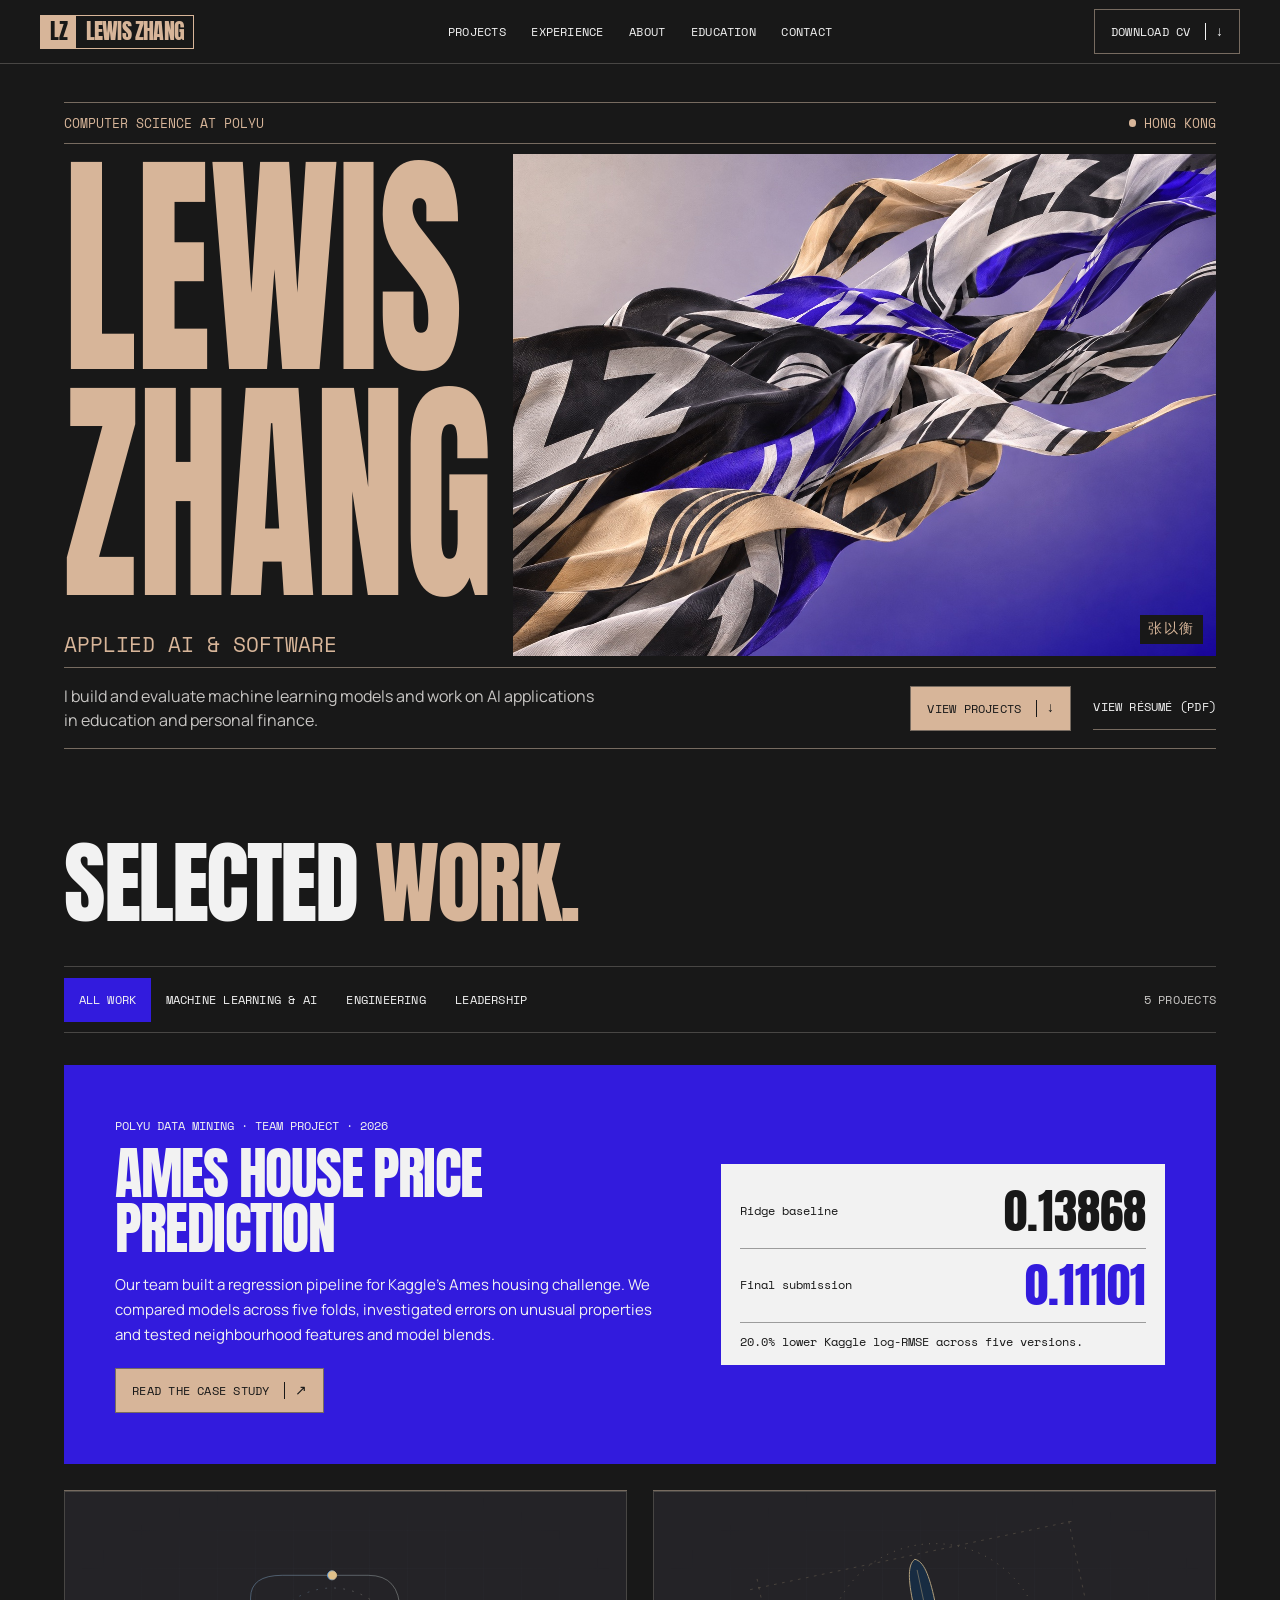
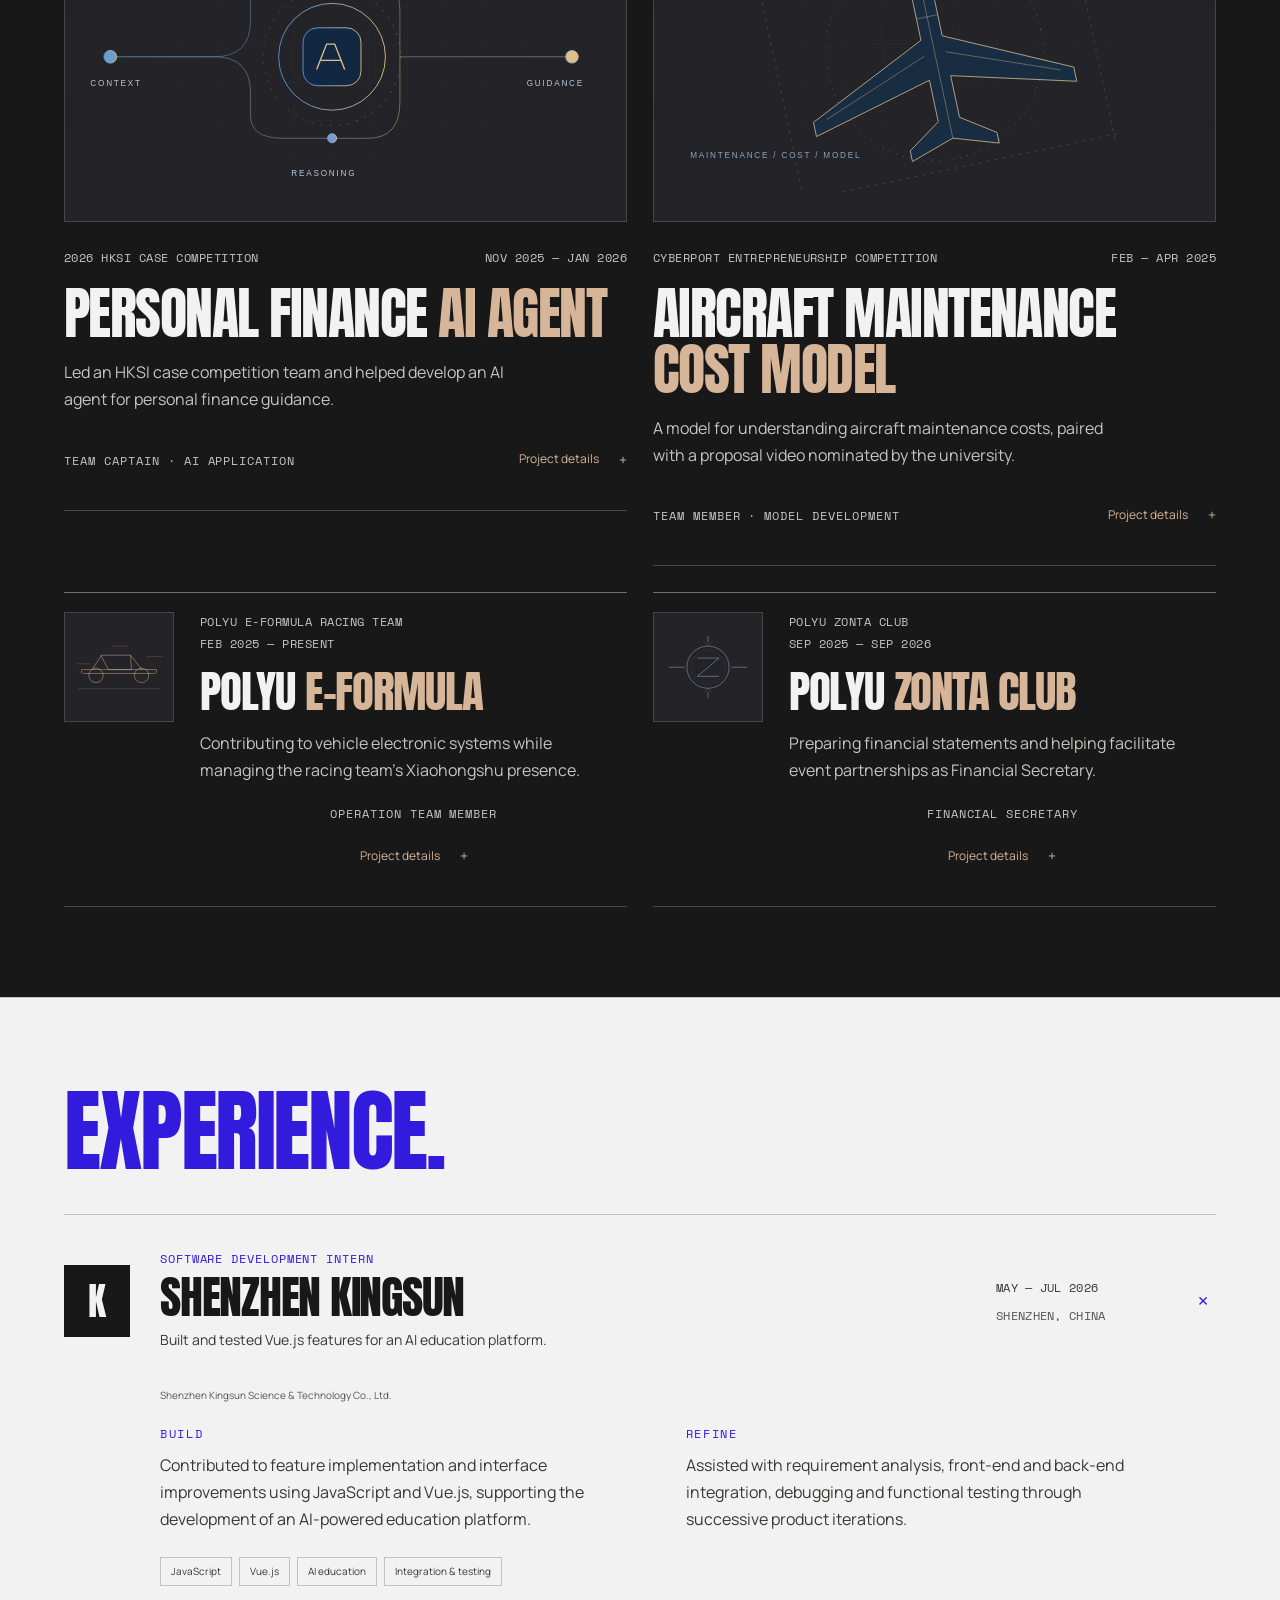
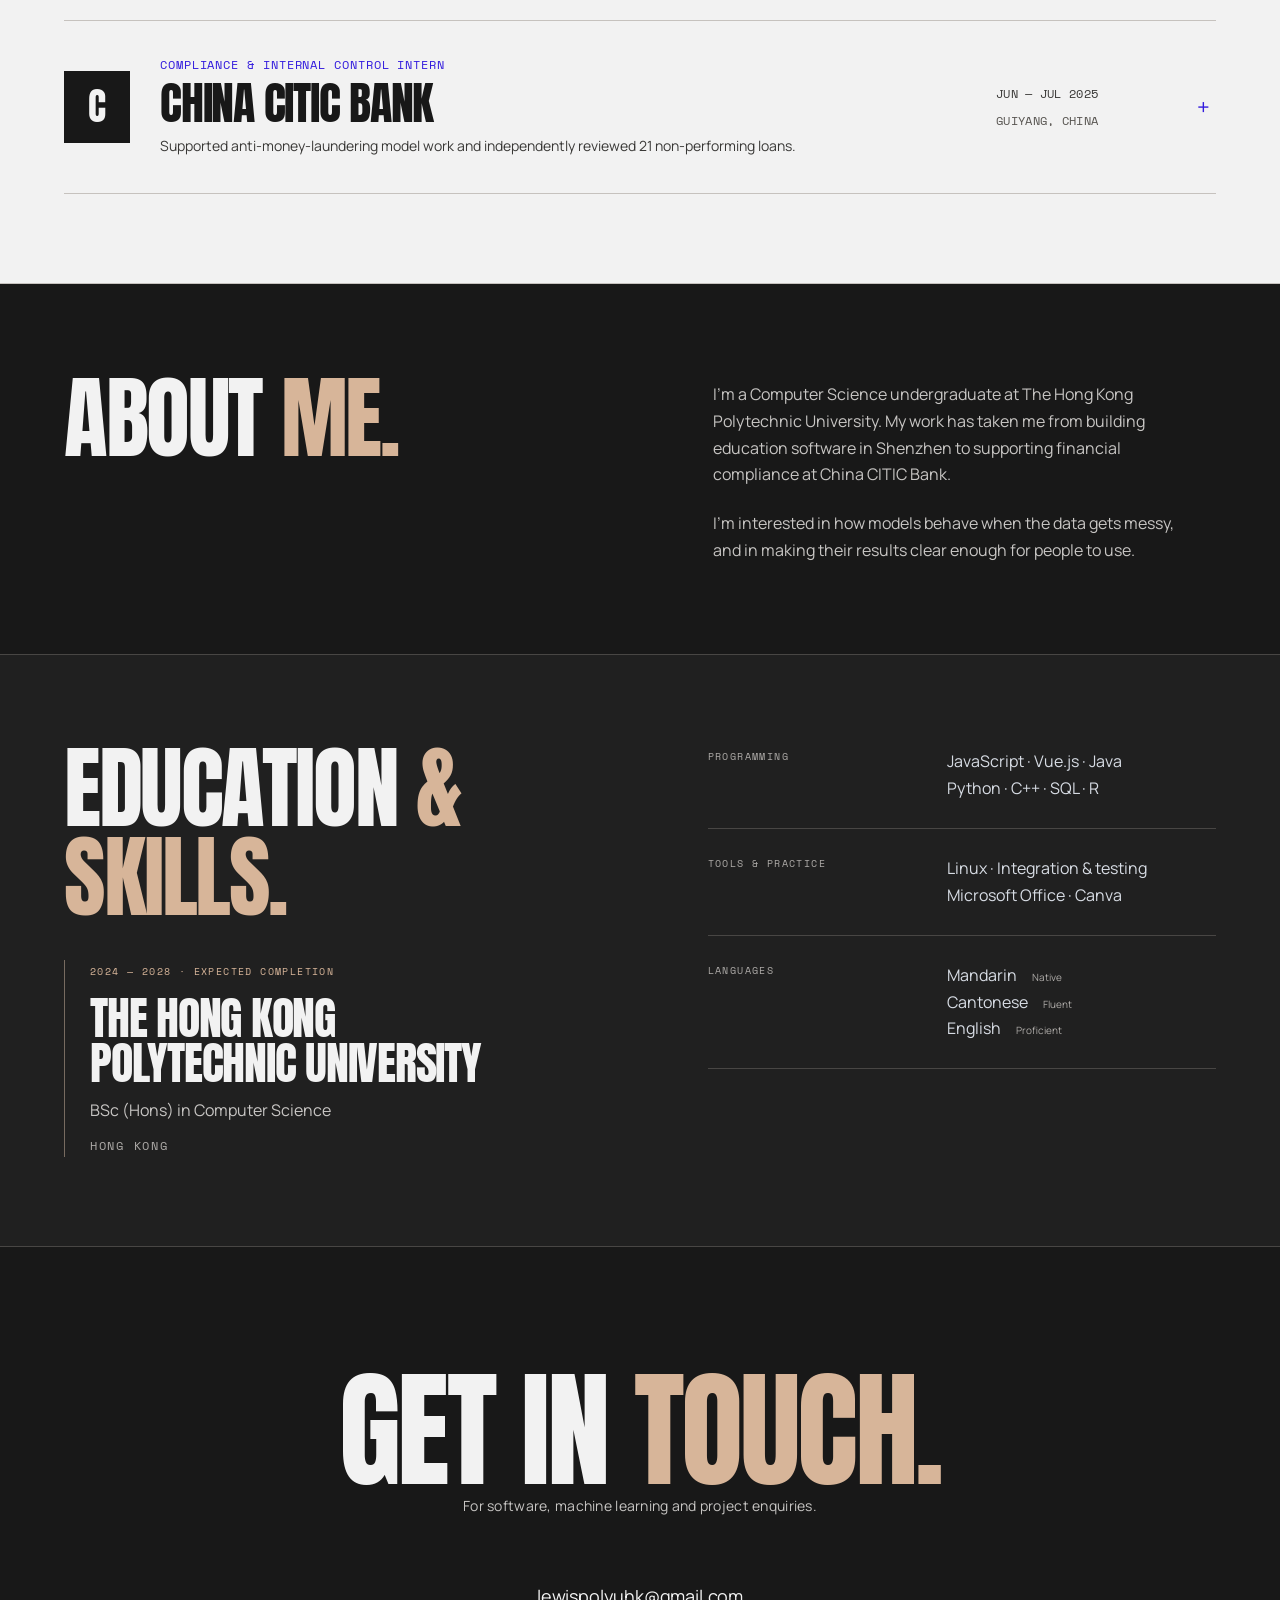
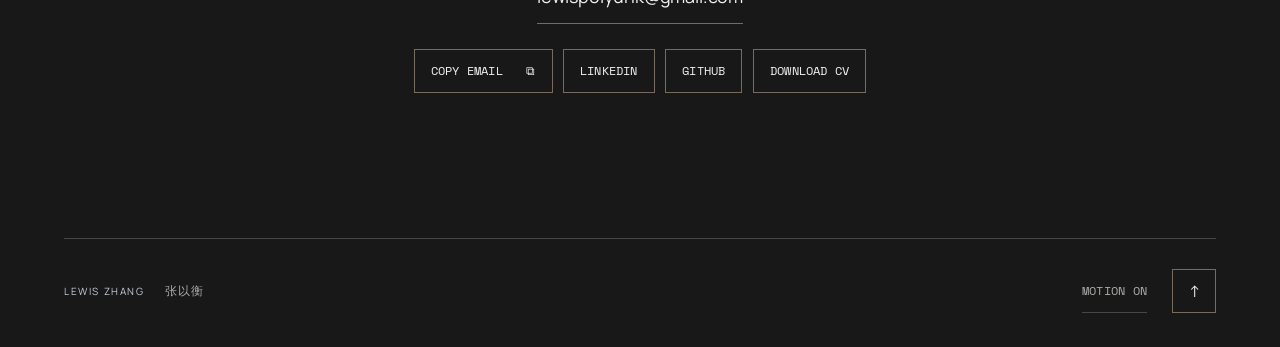
==== commit af97dd05: "Rebuild portfolio around the Worlds 2022 visual system" ====
--- a/index.html
+++ b/index.html
@@ -1,15 +1,15 @@
 <!doctype html>
 <html lang="en">
 <head>
-<meta charset="utf-8"><meta name="viewport" content="width=device-width, initial-scale=1"><meta name="theme-color" content="#050916">
+<meta charset="utf-8"><meta name="viewport" content="width=device-width, initial-scale=1"><meta name="theme-color" content="#181818">
 <meta name="description" content="Lewis Zhang is a Computer Science undergraduate at PolyU in Hong Kong. Explore his work in applied machine learning, AI products and software development.">
-<meta property="og:title" content="Lewis Zhang | Applied AI &amp; Software"><meta property="og:description" content="Selected projects and experience in machine learning, software development and finance."><meta property="og:type" content="website"><meta property="og:url" content="https://lewis136.github.io/personal-website/"><meta property="og:image" content="https://lewis136.github.io/personal-website/assets/portfolio-flags.jpg">
+<meta property="og:title" content="Lewis Zhang | Applied AI &amp; Software"><meta property="og:description" content="Selected projects and experience in machine learning, software development and finance."><meta property="og:type" content="website"><meta property="og:url" content="https://lewis136.github.io/personal-website/"><meta property="og:image" content="https://lewis136.github.io/personal-website/assets/portfolio-standard.jpg">
 <link rel="canonical" href="https://lewis136.github.io/personal-website/"><title>Lewis Zhang | Applied AI &amp; Software</title>
-<link rel="icon" href="data:image/svg+xml,%3Csvg xmlns='http://www.w3.org/2000/svg' viewBox='0 0 64 64'%3E%3Crect width='64' height='64' rx='16' fill='%23080e19'/%3E%3Cpath d='M18 16v31h27M29 18h17L29 46h17' fill='none' stroke='%23d4b782' stroke-width='3'/%3E%3C/svg%3E">
+<link rel="icon" href="data:image/svg+xml,%3Csvg xmlns='http://www.w3.org/2000/svg' viewBox='0 0 64 64'%3E%3Crect width='64' height='64' rx='16' fill='%23181818'/%3E%3Cpath d='M18 16v31h27M29 18h17L29 46h17' fill='none' stroke='%23d7b599' stroke-width='3'/%3E%3C/svg%3E">
 <link rel="stylesheet" href="styles.css?v=20261030">
 <link rel="stylesheet" href="flight.css?v=20261030">
-<link rel="stylesheet" href="portfolio.css?v=20261123">
-<script src="app.js?v=20261123" defer></script>
+<link rel="stylesheet" href="portfolio.css?v=worlds22-panel2">
+<script src="app.js?v=worlds22-panel2" defer></script>
 <script src="flight.js?v=20261030" defer></script>
 </head>
 <body>
@@ -22,22 +22,24 @@
 </header>
 <main id="main" tabindex="-1">
 <section class="hero section-shell" id="home" aria-labelledby="hero-title">
-<div class="hero-copy">
-  <p class="eyebrow reveal">COMPUTER SCIENCE AT POLYU · HONG KONG</p>
-  <h1 id="hero-title" class="reveal">Lewis <span>Zhang</span></h1>
-  <p class="hero-discipline reveal">Applied AI &amp; software</p>
-  <div class="hero-intro reveal">
-    <span class="short-rule" aria-hidden="true"></span>
-    <p>I build and evaluate machine learning models and work on AI applications in education and personal finance.</p>
+<div class="hero-rail"><span>Computer science at PolyU</span><span>Hong Kong</span></div>
+<div class="hero-poster">
+  <div class="hero-copy">
+    <h1 id="hero-title"><span>Lewis</span> <span>Zhang</span></h1>
+    <p class="hero-discipline">Applied AI <span>&amp; software</span></p>
   </div>
-  <div class="hero-actions reveal">
+  <div class="hero-stage" aria-hidden="true">
+    <img id="flag-art" src="assets/portfolio-standard.jpg" alt="" fetchpriority="high" width="1536" height="1024">
+    <canvas id="flag-canvas"></canvas>
+    <span class="poster-signature" lang="zh-Hans">张以衡</span>
+  </div>
+</div>
+<div class="hero-caption">
+  <p>I build and evaluate machine learning models and work on AI applications in education and personal finance.</p>
+  <div class="hero-actions">
     <a class="button button-gold" href="#projects" data-flight>View projects</a>
     <a class="text-link" href="assets/ZHANG%20Yiheng%20Resume.pdf" target="_blank" rel="noopener">View résumé (PDF)</a>
   </div>
-</div>
-<div class="hero-stage" aria-hidden="true">
-  <div class="stage-grid"></div>
-  <canvas id="flag-canvas"></canvas>
 </div>
 </section>
 <section class="projects-section section-shell section-pad" id="projects" aria-labelledby="projects-title">
--- a/portfolio.css
+++ b/portfolio.css
@@ -1,449 +1,316 @@
 @font-face {
-  font-family: 'Barlow Condensed';
-  src: url('assets/barlow-condensed-extrabold.ttf') format('truetype');
-  font-style: normal;
-  font-weight: 800;
+  font-family: Anton;
+  src: url('assets/anton.ttf') format('truetype');
+  font-weight: 400;
   font-display: swap;
 }
+@font-face {
+  font-family: 'Space Mono';
+  src: url('assets/space-mono.ttf') format('truetype');
+  font-weight: 400;
+  font-display: swap;
+}
 
 :root {
-  --ink: #050916;
-  --ink-raised: #0a1226;
-  --ink-soft: #0d1b36;
-  --paper: #f2f5ff;
-  --gold: #e5b958;
-  --gold-bright: #ffda87;
-  --muted: #b5bfda;
-  --quiet: #909dbe;
-  --line: rgb(127 157 222 / 25%);
-  --gold-line: rgb(229 185 88 / 45%);
-  --blue: #4b78f8;
-  --display: 'Barlow Condensed', Impact, 'Arial Narrow', sans-serif;
-  --technical: 'SFMono-Regular', Consolas, 'Liberation Mono', monospace;
-  --cut: polygon(0 0, calc(100% - 12px) 0, 100% 12px, 100% 100%, 12px 100%, 0 calc(100% - 12px));
-}
-
+  --ink: #181818;
+  --ink-raised: #202020;
+  --ink-soft: #292929;
+  --paper: #f2f2f2;
+  --gold: #d7b599;
+  --gold-bright: #d7b599;
+  --blue: #321bdd;
+  --muted: #c7c5c3;
+  --quiet: #aeaba8;
+  --line: #484644;
+  --gold-line: #776b60;
+  --display: 'Manuka Bold', Anton, Impact, sans-serif;
+  --technical: 'Fraktion Mono', 'PP Fraktion Mono', 'Space Mono', monospace;
+}
 body { overflow-x: clip; }
-body::before { background: radial-gradient(ellipse at 93% 0%, #142853 0%, transparent 52%); }
-
-.site-header {
-  min-height: 76px;
-  padding-block: 12px;
-  background: rgb(5 9 22 / 94%);
+body::before, .hero::before, .contact-glow { display: none; }
+
+.site-header, .site-header.is-scrolled {
+  min-height: 64px;
+  padding-block: 8px;
+  background: var(--ink);
   border-color: var(--line);
 }
-
-.site-header.is-scrolled { min-height: 68px; padding-block: 10px; background: rgb(5 9 22 / 96%); }
-.site-header::after, .case-header::after {
-  position: absolute;
-  right: 0;
-  bottom: -1px;
-  width: clamp(80px, 12vw, 180px);
-  height: 2px;
-  background: linear-gradient(90deg, var(--blue), var(--gold));
-  content: '';
-}
-
-.brand { gap: .75rem; }
-.brand-symbol {
-  display: inline-grid;
-  grid-auto-flow: column;
-  place-content: center;
-  width: 42px;
-  height: 38px;
-  padding: 0 .08em 0 0;
-  background: linear-gradient(137deg, #244ea7, #111d3a 72%);
-  border-top: 1px solid var(--gold);
-  clip-path: var(--cut);
+.brand { gap: 0; border: 1px solid var(--gold); color: var(--gold); }
+.brand-symbol, .brand-name {
+  display: inline-flex;
+  align-items: center;
+  justify-content: center;
+  min-height: 32px;
+  padding: 0 .42em;
+  font: 400 1.4rem/1 var(--display);
+  letter-spacing: -.035em;
+}
+.brand-symbol { background: var(--gold); color: var(--ink); }
+.brand-symbol > span { transform: none; }
+.nav-links { gap: clamp(.85rem, 2vw, 2.1rem); }
+.nav-links a, html.js .nav-links a, .nav-cv, .text-link, .project-filter button,
+.button, .contact-links a, .contact-links button, .project-count, .motion-toggle {
+  font: 400 .77rem/1.4 var(--technical);
+  text-transform: uppercase;
+  letter-spacing: .018em;
+}
+.nav-links a { color: var(--paper); }
+.nav-links a::after { height: 2px; background: var(--gold); }
+.button, .nav-cv, .contact-links a, .contact-links button, .back-top {
+  display: inline-flex;
+  align-items: center;
+  justify-content: center;
+  gap: .9rem;
+  padding: .8rem 1rem;
+  min-height: 44px;
+  background: var(--ink);
+  border: 1px solid var(--gold-line);
   color: var(--paper);
-  font: 800 1.5rem/.9 var(--display);
-  letter-spacing: -.06em;
-}
-
-.brand-symbol > span { transform: none; color: var(--gold-bright); }
-.brand-name { font: 800 1.25rem/1 var(--display); letter-spacing: .09em; }
-.nav-links { gap: clamp(.9rem, 2.25vw, 2.25rem); }
-.nav-links a, html.js .nav-links a, .nav-cv { font-size: .875rem; }
-.nav-links a { text-transform: uppercase; }
-.nav-links a::after { height: 2px; background: linear-gradient(90deg, var(--blue), var(--gold)); }
-
-.button, .nav-cv, .contact-links a, .contact-links button, .back-top {
-  position: relative;
-  isolation: isolate;
-  min-height: 44px;
-  padding-inline: clamp(.8rem, 1.8vw, 1.45rem);
-  border: 0;
-  background: #244280;
+}
+.button-gold, .contact-links a:hover, .contact-links button:hover { color: var(--ink); background: var(--gold); }
+.button::after, .nav-cv::after {
+  content: '↗';
+  display: grid;
+  place-items: center;
+  align-self: stretch;
+  border-left: 1px solid currentColor;
+  padding-left: .75em;
+  line-height: 1;
+  font-family: Arial, sans-serif;
+  font-size: 1.1em;
+}
+a[data-flight]::after { content: '↓'; }
+.nav-cv::after { content: '↓'; }
+.button:hover, .nav-cv:hover, .back-top:hover {
+  background: var(--blue);
   color: var(--paper);
-  clip-path: var(--cut);
-  font-size: .875rem;
-  font-weight: 700;
-  text-align: center;
+  border-color: var(--paper);
+  transform: none;
+}
+a:focus-visible, button:focus-visible, summary:focus-visible { outline: 2px solid currentColor; outline-offset: 3px; }
+
+.hero, html:not(.js) .hero {
+  display: block;
+  min-height: 0;
+  padding: clamp(5.45rem, 8vw, 7.8rem) 0 0;
+  container-type: inline-size;
+}
+.hero-rail, .hero-caption {
+  display: flex;
+  justify-content: space-between;
+  align-items: center;
+  gap: 1rem;
+  padding: .7rem 0;
+  border-block: 1px solid var(--gold-line);
+}
+.hero-rail {
+  color: var(--gold);
+  font: 400 clamp(.65rem, 1.05vw, .86rem)/1.25 var(--technical);
   text-transform: uppercase;
 }
-
-.button::before, .nav-cv::before, .contact-links a::before,
-.contact-links button::before, .back-top::before {
-  position: absolute;
-  z-index: -1;
-  inset: 1px;
-  background: #0d1933;
-  clip-path: var(--cut);
-  content: '';
-  transition: background-color .2s ease;
-}
-
-.button-gold { background: var(--gold); color: #0a101d; }
-.button-gold::before {
-  inset: 0;
-  background: linear-gradient(110deg, #c99134 0%, #ffe39c 60%, #e6b759 100%);
-}
-
-.button-gold::after {
-  position: absolute;
-  z-index: -1;
-  inset: 0;
-  background: linear-gradient(110deg, transparent 22%, #fff1c2 50%, transparent 78%);
-  transform: translateX(-115%);
-  transition: transform .44s cubic-bezier(.22,.61,.36,1);
-  content: '';
-}
-
-.button-gold:hover { color: #0a101d; transform: none; }
-.button-gold:hover::after, .button-gold:focus-visible::after { transform: translateX(115%); }
-.nav-cv:hover::before, .contact-links a:hover::before, .contact-links button:hover::before, .back-top:hover::before { background: #213a70; }
-a.button:focus-visible, .nav-cv:focus-visible, .contact-links a:focus-visible,
-.contact-links button:focus-visible, .back-top:focus-visible {
-  outline: 2px solid var(--paper);
-  outline-offset: -5px;
-  text-decoration: underline;
-  text-underline-offset: .2em;
-}
-
-.hero {
-  display: grid;
-  grid-template-columns: 1fr;
-  align-items: center;
-  min-height: clamp(625px, 91svh, 850px);
-  padding-top: clamp(6rem, 13vh, 9rem);
-  padding-bottom: clamp(3rem, 8vh, 5rem);
-  border-bottom: 1px solid var(--line);
-}
-
-.hero::before { display: none; }
-.hero-copy { width: min(58%, 660px); }
-.hero .eyebrow, .ames-kicker {
-  color: var(--gold-bright);
-  font: 700 clamp(.75rem, 1vw, .875rem)/1.55 var(--technical);
-  letter-spacing: .08em;
-}
-
-.hero h1, .display-heading, .project-card h3, .case-intro h1, .case-section h2, .contact-main h2 {
-  font-family: var(--display);
-  font-weight: 800;
-  letter-spacing: .005em;
-  line-height: .92;
-  text-transform: uppercase;
-}
-
-.hero h1 {
-  margin: .9rem 0 1.05rem;
-  font-size: clamp(6rem, 13.5vw, 13rem);
-  line-height: .78;
-  text-indent: -.022em;
-  text-shadow: 0 7px 54px rgb(5 9 22 / 45%);
-}
-
-.hero h1 span { display: block; color: var(--gold-bright); }
-.hero-discipline {
-  display: table;
-  padding: .38em .75em;
-  border-left: 3px solid var(--gold);
-  background: #1b3888;
-  color: #f2f5ff;
-  font: 700 clamp(.85rem, 1.65vw, 1.15rem)/1.25 var(--technical);
-  letter-spacing: .025em;
-  text-transform: uppercase;
-}
-
-.hero-intro { margin-top: 1.25rem; max-width: 45ch; }
-.hero-intro .short-rule { display: none; }
-.hero-intro p, .about-copy p, .experience-teaser, .experience-detail-grid p,
-.project-content > p, .project-compact .project-content > p, .project-details p,
-.education-detail > p, .skill-row p {
-  font-size: 1rem;
-  line-height: 1.67;
-}
-
-.hero-actions { flex-direction: row; align-items: center; gap: .6rem 1.25rem; margin-top: 1.35rem; }
-.hero-actions .button { min-height: 48px; }
-.text-link, .hero-actions .text-link, .project-details > summary { font-size: .875rem; }
-
-.hero-stage {
-  position: absolute;
-  z-index: -1;
-  inset: 53px -4.5vw 0 19%;
-  overflow: hidden;
-  pointer-events: none;
-  isolation: isolate;
-  background-color: #0a1226;
-  background-image: url('assets/portfolio-flags.jpg'),
-    radial-gradient(ellipse at 74% 47%, #1a49a6 0%, #0c193d 39%, #050916 71%);
-  background-size: cover;
-  background-position: center right;
-}
-
-.hero-stage::before, .hero-stage::after { position: absolute; inset: 0; pointer-events: none; content: ''; }
-.hero-stage::before {
-  z-index: 1;
-  background:
-    linear-gradient(90deg, #050916 0%, rgb(5 9 22 / 88%) 14%, rgb(5 9 22 / 36%) 36%, transparent 65%),
-    linear-gradient(0deg, #050916 0%, transparent 22%, transparent 85%, #050916 100%);
-}
-
-.hero-stage::after {
-  border-right: 1px solid var(--gold-line);
-  width: 25%;
-  right: 3.5vw;
-  left: auto;
-  inset-block: 9% 12%;
-  background: linear-gradient(115deg, transparent 45%, rgb(61 111 233 / 18%));
-  transform: skewX(-14deg);
-}
-
-.stage-grid {
-  position: absolute;
-  z-index: -1;
-  inset: 0;
-  background-image: linear-gradient(rgb(151 181 247 / 15%) 1px, transparent 1px),
-    linear-gradient(90deg, rgb(151 181 247 / 15%) 1px, transparent 1px);
-  background-size: 56px 56px;
-  mask-image: linear-gradient(90deg, transparent 18%, black);
-  opacity: .48;
-}
-
-#flag-canvas {
-  position: absolute;
-  inset: auto 0 0 auto;
-  width: min(78%, 810px);
-  height: min(59%, 500px);
-  opacity: .72;
-  mask-image: linear-gradient(90deg, transparent, black 24%);
-}
-
-.display-heading, .about-grid .display-heading { font-size: clamp(3.65rem, 8vw, 7rem); }
-.display-heading em, .project-card h3 em, .case-intro h1 em, .contact-main h2 em {
-  color: var(--gold-bright);
-  font-style: normal;
-  font-weight: inherit;
-}
-
-.section-pad { padding-block: clamp(3.65rem, 7vw, 7.25rem); }
-.section-intro { margin-bottom: clamp(1.5rem, 4.5vw, 3.5rem); }
-#projects, #experience, #about, #foundation, #contact { scroll-margin-top: -.5rem; }
-.project-toolbar { gap: .5rem 1rem; align-items: center; }
-.project-filter { gap: .4rem; }
-.project-filter button {
-  min-height: 44px;
-  padding: .45rem .8rem;
-  border: 1px solid var(--line);
-  background: #0b172c;
-  color: var(--muted);
-  font-size: .875rem;
-}
-
-.project-filter button::after { display: none; }
-.project-filter button:hover { border-color: var(--blue); color: var(--paper); }
-.project-filter button[aria-pressed='true'] { border-color: var(--gold); background: #1e3471; color: var(--gold-bright); }
-.project-count { color: var(--muted); font: 400 .8125rem/1.5 var(--technical); }
-
-.project-grid { gap: clamp(1.5rem, 3vw, 3rem); }
-.project-card {
+.hero-rail span:last-child { display: inline-flex; align-items: center; gap: .6em; }
+.hero-rail span:last-child::before { content: ''; width: .54em; height: .54em; border-radius: 50%; background: var(--gold); }
+.hero-poster { display: grid; grid-template-columns: 39% 61%; margin-block: .65rem; }
+.hero-copy {
   display: flex;
   flex-direction: column;
+  align-items: flex-start;
+  justify-content: space-between;
+  gap: clamp(.9rem, 2vw, 2rem);
+  padding: 0 .7rem 0 0;
+}
+.hero h1, .display-heading, .about-grid .display-heading, .project-card h3, .case-intro h1,
+.case-section h2, .contact-main h2, .company-title, .education-detail h3, .fact strong {
+  font: 400 3rem/.99 var(--display);
+  text-transform: uppercase;
+  letter-spacing: -.027em;
+}
+.hero h1 {
+  width: 133.33%;
+  transform: scaleX(.75);
+  transform-origin: left center;
+  margin: 0;
+  color: var(--gold);
+  font-size: 20.9cqw;
+  line-height: .94;
+  letter-spacing: -.002em;
+}
+.hero h1 span { display: block; }
+.hero-discipline {
+  font: 400 clamp(.85rem, 1.65vw, 1.4rem)/1.15 var(--technical);
+  text-transform: uppercase;
+  color: var(--gold);
+}
+.hero-stage {
+  position: relative;
   overflow: hidden;
   min-width: 0;
-  border: 1px solid var(--line);
-  background: #0b1428;
-  transition: border-color .22s ease;
-}
-
-.project-card:hover, .project-card:focus-within { border-color: var(--blue); }
-.project-card .project-content { padding: clamp(1.15rem, 2.7vw, 2rem); }
-.project-card h3 { font-size: clamp(2.5rem, 5vw, 4.7rem); }
-.project-content > p { margin-top: .85rem; }
-.project-overline, .project-compact .project-overline, .project-foot > span {
-  color: var(--muted);
-  font: 400 .8125rem/1.5 var(--technical);
-}
-.project-overline { clip-path: none; }
-.project-visual {
+  background: var(--blue);
+  isolation: isolate;
+}
+.hero-stage img, #flag-canvas { display: block; position: absolute; inset: 0; width: 100%; height: 100%; object-fit: cover; }
+#flag-canvas { opacity: 0; }
+#flag-canvas.is-ready { opacity: 1; }
+.poster-signature {
+  position: absolute;
+  right: .8rem;
+  bottom: .8rem;
+  display: block;
+  background: var(--ink);
+  color: var(--gold);
+  padding: .45em .6em;
+  font: 700 .9rem/1.1 sans-serif;
+  letter-spacing: .1em;
+}
+.hero-caption { padding: 1rem 0; }
+.hero-caption p { max-width: 54ch; color: var(--muted); font-size: 1rem; line-height: 1.52; }
+.hero-actions { display: flex; flex-wrap: wrap; flex-direction: row; align-items: center; gap: .75rem 1.4rem; margin: 0; }
+.text-link { min-height: 40px; }
+
+.section-pad { padding-block: clamp(3.9rem, 7vw, 6.75rem); }
+.section-intro { margin-bottom: clamp(1.5rem, 3vw, 2.75rem); }
+.display-heading, .about-grid .display-heading { font-size: clamp(3.2rem, 7vw, 6.2rem); }
+.display-heading em, .project-card h3 em, .contact-main h2 em, .case-intro h1 em {
+  color: var(--gold); font: inherit; letter-spacing: inherit;
+}
+.project-toolbar { flex-wrap: wrap; gap: .75rem 1.2rem; padding-block: .65rem; border-block: 1px solid var(--line); }
+.project-filter { gap: 0; flex-wrap: wrap; }
+.project-filter button { min-height: 44px; padding: .55rem .85rem; color: var(--paper); border: 1px solid transparent; }
+.project-filter button:hover { border-color: var(--paper); }
+.project-filter button[aria-pressed='true'] { background: var(--blue); color: var(--paper); }
+.project-filter button::after { display: none; }
+.project-count { color: var(--muted); }
+.project-grid { gap: clamp(1rem, 2vw, 2rem); }
+.project-card { min-width: 0; border-top: 1px solid var(--gold-line); }
+.project-card h3 { font-size: clamp(2.35rem, 4.4vw, 4.1rem); }
+.project-compact h3 { font-size: clamp(2rem, 3.5vw, 3rem); }
+.project-visual, .compact-visual { background: #242327; border-color: var(--line); }
+.project-compact { padding-top: 1.2rem; }
+.project-content > p, .project-compact .project-content > p, .project-details p, .about-copy p,
+.experience-detail-grid p, .education-detail > p, .skill-row p { font-size: 1rem; line-height: 1.68; }
+.project-overline, .project-compact .project-overline, .project-foot > span, .ames-kicker, .experience-role,
+.experience-meta, .micro-label, .education-location, .fact > span { font: 400 .76rem/1.5 var(--technical); }
+.project-overline, .project-overline > span:first-child, .project-foot > span { color: var(--muted); }
+.project-ames, .case-intro {
+  background: var(--blue);
+  color: var(--paper);
+  padding: clamp(1.35rem, 4vw, 3.5rem);
   border: 0;
-  border-bottom: 1px solid var(--line);
-  background: radial-gradient(ellipse at 68% 5%, #263c78, #0a1731 72%);
-}
-
-.project-compact { display: grid; grid-template-columns: clamp(54px, 10vw, 112px) minmax(0, 1fr); align-items: start; gap: 0; padding-top: 0; }
-.project-compact .compact-visual { margin: clamp(.6rem, 2vw, 1.2rem); width: auto; align-self: start; }
-.project-compact h3 { font-size: clamp(2rem, 3.5vw, 3.1rem); }
-
+}
 .project-ames {
-  position: relative;
   display: grid;
   grid-column: 1 / -1;
-  grid-template-columns: minmax(0, 1.2fr) minmax(0, .8fr);
+  grid-template-columns: minmax(0, 1.1fr) minmax(0, .9fr);
   align-items: center;
-  gap: clamp(1.5rem, 5vw, 5rem);
-  padding: clamp(1.4rem, 4vw, 4rem);
-  border-top: 2px solid var(--gold);
-  clip-path: polygon(0 0, calc(100% - 25px) 0, 100% 25px, 100% 100%, 0 100%);
-  background: linear-gradient(115deg, #0e1c39 8%, #122b66 68%, #0d1b3f);
-}
-
-.project-ames::after {
-  position: absolute;
-  z-index: -1;
-  inset: 0;
-  background: repeating-linear-gradient(126deg, transparent 0 35px, rgb(166 195 255 / 6%) 36px, transparent 37px 65px);
-  content: '';
-}
-
-.ames-copy h3 { margin-top: .62rem; }
-.ames-copy > p:not(.ames-kicker) { max-width: 50ch; margin-block: .85rem 1.25rem; color: var(--muted); font-size: 1rem; line-height: 1.67; }
-.ames-result { min-width: 0; padding: .9rem clamp(1rem, 2.4vw, 1.8rem); border: 1px solid var(--gold-line); background: rgb(5 9 22 / 80%); }
+  gap: clamp(1.5rem, 5vw, 4rem);
+}
+.ames-copy h3 { margin-block: .7rem 1rem; }
+.ames-copy h3 em, .case-intro h1 em { color: inherit; }
+.ames-copy > p:not(.ames-kicker), .case-lead { color: var(--paper); max-width: 63ch; line-height: 1.65; }
+.ames-copy .button { margin-top: 1.3rem; }
+.ames-result { background: var(--paper); color: var(--ink); padding: .7rem 1.15rem; }
 .ames-result dl { margin: 0; }
-.ames-result dl > div {
-  display: flex;
-  flex-wrap: wrap;
-  align-items: baseline;
-  justify-content: space-between;
-  gap: 0 .65rem;
-  padding-block: .5rem;
-  border-bottom: 1px solid var(--line);
-}
-
-.ames-result dt, .ames-result p { color: var(--muted); font-size: .9375rem; }
-.ames-result dd { margin: 0; font: 800 clamp(2.1rem, 3.75vw, 3.75rem)/.94 var(--display); font-variant-numeric: tabular-nums; }
-.ames-result dl > div:last-child dd, .ames-result strong { color: var(--gold-bright); }
-.ames-result p { margin-block: .75rem .25rem; }
-
-.experience-section, .foundation-section {
-  background: linear-gradient(115deg, #091226, #0c1937 78%, #132755);
-  border-block-color: var(--line);
-}
-
-.experience-role, .experience-meta, .skill-row .micro-label, .education-detail .micro-label { color: var(--muted); font: 400 .8125rem/1.55 var(--technical); }
-.experience-role, .education-detail .micro-label { color: var(--gold-bright); }
-.company-symbol { background: #122c65; border-color: var(--gold-line); clip-path: var(--cut); font: 800 clamp(1.6rem, 4vw, 2.6rem)/1 var(--display); }
-.company-title, .education-detail h3 { font: 800 clamp(2rem, 4vw, 3.3rem)/1 var(--display); }
-.project-details > summary:hover, .experience-entry > summary:hover .company-title { color: var(--gold-bright); }
-
-.contact-main { position: relative; }
-.contact-main h2 { font-size: clamp(4.4rem, 12vw, 9rem); }
-.contact-prelude { margin: 1rem 0 0; font-size: 1rem; }
-.contact-email { margin-top: 1.1rem; overflow-wrap: anywhere; }
-.contact-links { gap: .6rem; margin-top: 1.2rem; }
-.back-top { justify-self: end; padding: 0; }
-
-.case-header { position: relative; display: flex; align-items: center; justify-content: space-between; gap: 1rem; min-height: 76px; border-bottom: 1px solid var(--line); }
-.case-shell { max-width: 950px; padding-block: clamp(2.5rem, 7vw, 6rem); }
-.case-intro {
-  padding: clamp(1.5rem, 4vw, 3.5rem);
-  border-top: 2px solid var(--gold);
-  background: linear-gradient(115deg, #13224b, #162e6a 92%);
-  clip-path: polygon(0 0, calc(100% - 24px) 0, 100% 24px, 100% 100%, 0 100%);
-}
-.case-intro h1 { margin-block: .65rem 1.1rem; font-size: clamp(3.2rem, 8vw, 6.6rem); }
-.case-lead { max-width: 64ch; color: #dfe6fa; font-size: clamp(1rem, 2vw, 1.15rem); }
-.case-section { margin-top: clamp(2.5rem, 6vw, 4rem); }
-.case-section h2 { margin-bottom: 1.1rem; font-size: clamp(2.5rem, 5vw, 4.4rem); }
-
-.score-table { width: 100%; border-collapse: collapse; background: #101f3e; }
-.score-table caption { padding-bottom: .75rem; color: var(--muted); text-align: left; }
-.score-table th, .score-table td { padding: .8rem clamp(.7rem, 2vw, 1.25rem); border-bottom: 1px solid var(--line); text-align: left; }
-.score-table tbody th { font-weight: 500; }
+.ames-result dl > div { display: flex; flex-wrap: wrap; align-items: center; justify-content: space-between; gap: .4rem; padding: .8rem 0; border-bottom: 1px solid #9c9c9c; }
+.ames-result dt, .ames-result p { font: 400 .75rem/1.5 var(--technical); }
+.ames-result dd { margin: 0; font: 400 clamp(1.9rem, 3.7vw, 3.8rem)/1 var(--display); }
+.ames-result p { padding: .65rem 0 .2rem; }
+.ames-result dl > div:last-child dd { color: var(--blue); }
+
+.experience-section, .foundation-section { background: var(--ink-raised); border-color: var(--line); }
+/* The lighter information panel follows the tournament's published roster cards. */
+.experience-section {
+  --gold: #321bdd;
+  --gold-bright: #321bdd;
+  --quiet: #575450;
+  --muted: #393836;
+  --line: #c6c2be;
+  background: var(--paper);
+  color: var(--ink);
+}
+.experience-section .tags > span { color: var(--muted); }
+.experience-section .company-symbol { background: var(--ink); color: var(--paper); }
+.experience-section .company-symbol span { color: var(--paper); }
+.company-symbol { background: var(--gold); color: var(--ink); border: 0; font: 400 2.4rem/1 var(--display); }
+.company-symbol span { color: var(--ink); }
+.company-title, .education-detail h3 { font-size: clamp(1.8rem, 3.6vw, 3.2rem); }
+.fact strong { font-size: clamp(2.2rem, 4vw, 3.8rem); }
+.contact-main h2 { font-size: clamp(3.8rem, 10vw, 9rem); }
+.contact-links { gap: .65rem; }
+.contact-links span { color: inherit; }
+.contact-email { overflow-wrap: anywhere; }
+.back-top { width: 44px; }
+.case-header { display: flex; align-items: center; justify-content: space-between; gap: .8rem; min-height: 68px; border-bottom: 1px solid var(--line); }
+.case-shell { max-width: 950px; padding-block: clamp(2rem, 6vw, 5rem); }
+.case-intro h1 { margin: .8rem 0 1.15rem; font-size: clamp(3rem, 7.8vw, 6.8rem); }
+.case-section { margin-top: clamp(2.3rem, 5vw, 3.8rem); }
+.case-section h2 { margin-bottom: 1rem; font-size: clamp(2.15rem, 5vw, 3.8rem); }
+.score-table { width: 100%; border-collapse: collapse; }
+.score-table caption { color: var(--muted); padding-bottom: .6rem; text-align: left; }
+.score-table th, .score-table td { padding: .75rem; border-bottom: 1px solid var(--line); text-align: left; }
+.score-table thead { background: var(--paper); color: var(--ink); }
 .score-table td, .score-table thead th:last-child { text-align: right; white-space: nowrap; }
 .score-table td { font: 400 .9rem/1.2 var(--technical); }
-.score-table tbody tr:last-child { background: #203775; color: var(--gold-bright); }
-
+.score-table tbody tr:last-child { color: var(--gold); }
 .case-findings { margin: 0; }
-.case-findings > div { display: grid; grid-template-columns: minmax(0, 1fr) minmax(0, 2fr); gap: 1.25rem; padding-block: 1.15rem; border-top: 1px solid var(--line); }
+.case-findings > div { display: grid; grid-template-columns: 1fr 2fr; gap: 1.25rem; border-top: 1px solid var(--line); padding-block: 1rem; }
 .case-findings dt { font-weight: 700; }
 .case-findings dd { margin: 0; color: var(--muted); }
-.case-footer { display: flex; flex-wrap: wrap; align-items: center; gap: 1rem 1.5rem; margin-top: 2.25rem; padding-top: 1.5rem; border-top: 1px solid var(--line); }
+.case-footer { display: flex; flex-wrap: wrap; align-items: center; gap: 1rem 1.5rem; padding-top: 1.4rem; margin-top: 2rem; border-top: 1px solid var(--line); }
 
 @view-transition { navigation: auto; }
-::view-transition-old(root) { animation: panel-out 205ms cubic-bezier(.38,0,.7,.4) both; }
-::view-transition-new(root) { animation: panel-in 330ms cubic-bezier(.2,.65,.22,1) both; }
-@keyframes panel-out { to { opacity: .4; transform: translateX(-2%); } }
-@keyframes panel-in {
-  from { clip-path: polygon(100% 0, 100% 0, 100% 100%, 85% 100%); }
-  to { clip-path: polygon(0 0, 100% 0, 100% 100%, 0 100%); }
-}
-
-@media screen {
-  body { font-size: 1rem; }
-  html.js .reveal { transition: opacity .52s ease, transform .62s cubic-bezier(.22,.61,.36,1), clip-path .62s cubic-bezier(.22,.61,.36,1); }
-  html.js .project-card.reveal:not(.is-visible) { transform: translateY(18px); }
-  html.js .hero h1.reveal:not(.is-visible) { transform: translateY(16px); }
-}
-
-@media screen and (max-width: 959px) {
-  html.js .nav-links { background: #0a142c; gap: 0 .85rem; }
-  html.js .nav-links a { padding-inline: .4rem; }
-  .hero-stage { left: 9%; }
-  .hero-copy { width: min(72%, 590px); }
-}
-
-@media screen and (max-width: 639px) {
-  .brand-symbol { width: 34px; height: 32px; }
-  .brand-name { font-size: 1.05rem; letter-spacing: .035em; }
-  .site-header, .site-header.is-scrolled { min-height: 64px; padding-block: 8px; }
-  .hero {
-    min-height: clamp(680px, 107svh, 750px);
-    align-items: end;
-    padding-top: 10rem;
-    padding-bottom: clamp(1.6rem, 5vw, 2.45rem);
-  }
-  .hero-copy { width: 100%; }
-  .hero h1 { font-size: clamp(5.7rem, 21vw, 9rem); }
-  .hero-stage { inset: 60px -5vw 34% -5vw; }
-  .hero-stage::before {
-    background: linear-gradient(0deg, #050916 0%, rgb(5 9 22 / 30%) 50%, transparent 72%),
-      linear-gradient(90deg, rgb(5 9 22 / 58%), transparent 85%);
-  }
-  #flag-canvas { width: 83%; height: 62%; }
-  .hero-intro { margin-top: .95rem; }
-  .hero-actions { margin-top: .9rem; }
-  .hero .eyebrow { font-size: .75rem; }
+@keyframes panel-in { from { clip-path: inset(0 100% 0 0); } to { clip-path: inset(0); } }
+@keyframes title-in { from { transform: translateY(85%); opacity: 0; } }
+::view-transition-new(root) { animation: panel-in .42s cubic-bezier(.7,0,.15,1) both; }
+::view-transition-old(root) { animation: none; }
+@media (prefers-reduced-motion: no-preference) {
+  html.js:not(.motion-paused) .hero h1 span { animation: title-in .48s cubic-bezier(.16,.8,.25,1) backwards; }
+  html.js:not(.motion-paused) .hero h1 span + span { animation-delay: .07s; }
+  html.js:not(.motion-paused) .hero-stage { animation: panel-in .62s cubic-bezier(.4,.02,.17,1) both; }
+}
+html.motion-paused::view-transition-new(root) { animation: none; }
+@media (prefers-reduced-motion: reduce) {
+  ::view-transition-new(root) { animation: none; }
+}
+@media (max-width: 959px) {
+  html.js .nav-links { background: var(--ink); border-color: var(--line); }
+  .hero-caption { align-items: flex-start; flex-direction: column; }
+}
+@media (max-width: 639px) {
+  .hero, html:not(.js) .hero { padding-top: 5.25rem; }
+  .hero-poster { grid-template-columns: minmax(0, .9fr) minmax(0, 1.1fr); }
+  .hero h1 { font-size: 24cqw; }
+  .hero-discipline { font-size: .7rem; }
+  .hero-discipline span { display: block; }
+  .hero-caption p { font-size: .94rem; }
+  .hero-caption { padding-block: .85rem 1rem; }
+  .hero-actions { gap: .5rem .9rem; }
   .project-ames, .case-findings > div { grid-template-columns: 1fr; }
   .case-findings > div { gap: .35rem; }
-  .case-header { min-height: 64px; }
-  .project-card .project-content { padding-inline: 1rem; }
-  .project-compact .project-content { padding-left: .6rem; }
-  .contact-main { padding: 0; }
-  .contact-links { gap: .4rem; }
-}
-
-@media screen and (max-width: 350px) {
-  .hero h1 { font-size: 5.2rem; }
-  .hero .button { padding-inline: .7rem; }
-  .hero-actions { column-gap: .7rem; }
-  .project-compact { grid-template-columns: minmax(0, 1fr); }
-  .project-compact .compact-visual { width: 56px; margin: .7rem .9rem 0; }
-  .project-compact .project-content { padding-inline: .9rem; }
-}
-
-html.motion-paused::view-transition-old(root), html.motion-paused::view-transition-new(root) { animation: none; }
-
-@media (prefers-reduced-motion: reduce) {
-  ::view-transition-old(root), ::view-transition-new(root) { animation: none; }
-}
-
+  .brand-symbol, .brand-name { min-height: 28px; font-size: 1.13rem; }
+  .nav-cv { font-size: .65rem; padding: .65rem; gap: .4rem; }
+  .project-filter button { padding-inline: .55rem; font-size: .71rem; }
+  .poster-signature { right: .45rem; bottom: .45rem; font-size: .7rem; }
+}
+@media (max-width: 359px) {
+  .brand-name { font-size: 1rem; }
+  .site-header { gap: .3rem; }
+  .project-compact { grid-template-columns: 1fr; }
+  .project-compact .compact-visual { width: 60px; }
+  .hero-actions .text-link { font-size: .68rem; }
+}
 @media print {
-  .case-header, .case-footer, .ames-copy .button, .hero-stage { display: none; }
-  .ames-result, .project-ames, .score-table, .score-table tbody tr:last-child, .project-card, .case-intro { background: transparent !important; }
-  .hero-discipline, .hero h1 span, .ames-kicker, .ames-copy > p:not(.ames-kicker),
-  .ames-result dt, .ames-result p, .ames-result strong, .ames-result dl > div:last-child dd,
-  .case-lead, .case-findings dd, .score-table caption, .score-table tbody tr:last-child { color: #303946; }
-}
+  .hero-stage, .hero-actions, .case-footer, .case-header { display: none; }
+  .hero-poster { display: block; }
+  .hero h1 { font-size: 40pt; }
+  .project-ames, .ames-result, .case-intro { background: white; color: black; }
+  .ames-copy > p:not(.ames-kicker), .case-lead { color: black; }
+}
+
+@keyframes rows-in {
+  0% { clip-path: polygon(0 0,0 0,0 34%,0 34%,0 68%,0 68%,0 100%,0 100%); }
+  50% { clip-path: polygon(0 0,86% 0,86% 34%,54% 34%,54% 68%,25% 68%,25% 100%,0 100%); }
+  100% { clip-path: polygon(0 0,100% 0,100% 34%,100% 34%,100% 68%,100% 68%,100% 100%,0 100%); }
+}
+@media (prefers-reduced-motion: no-preference) {
+  html:not(.motion-paused)::view-transition-new(root) { animation-name: rows-in; }
+}
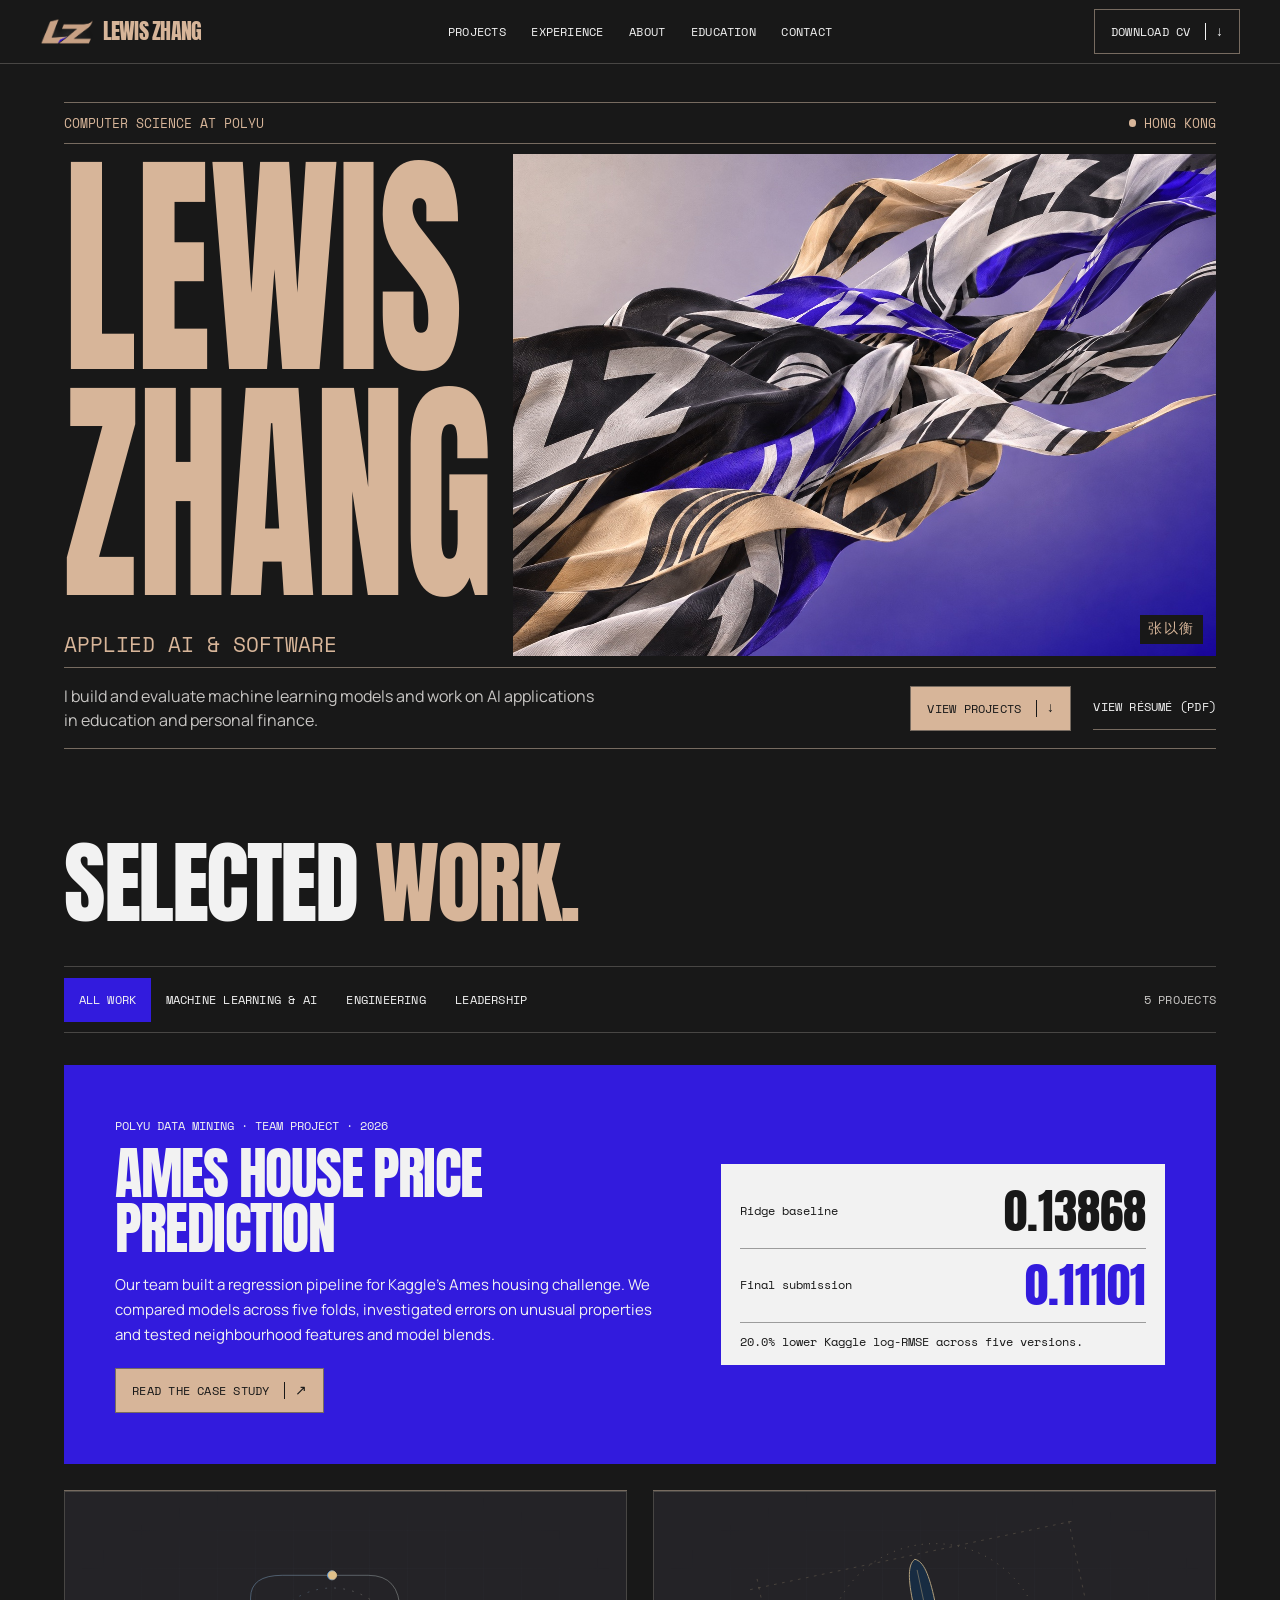
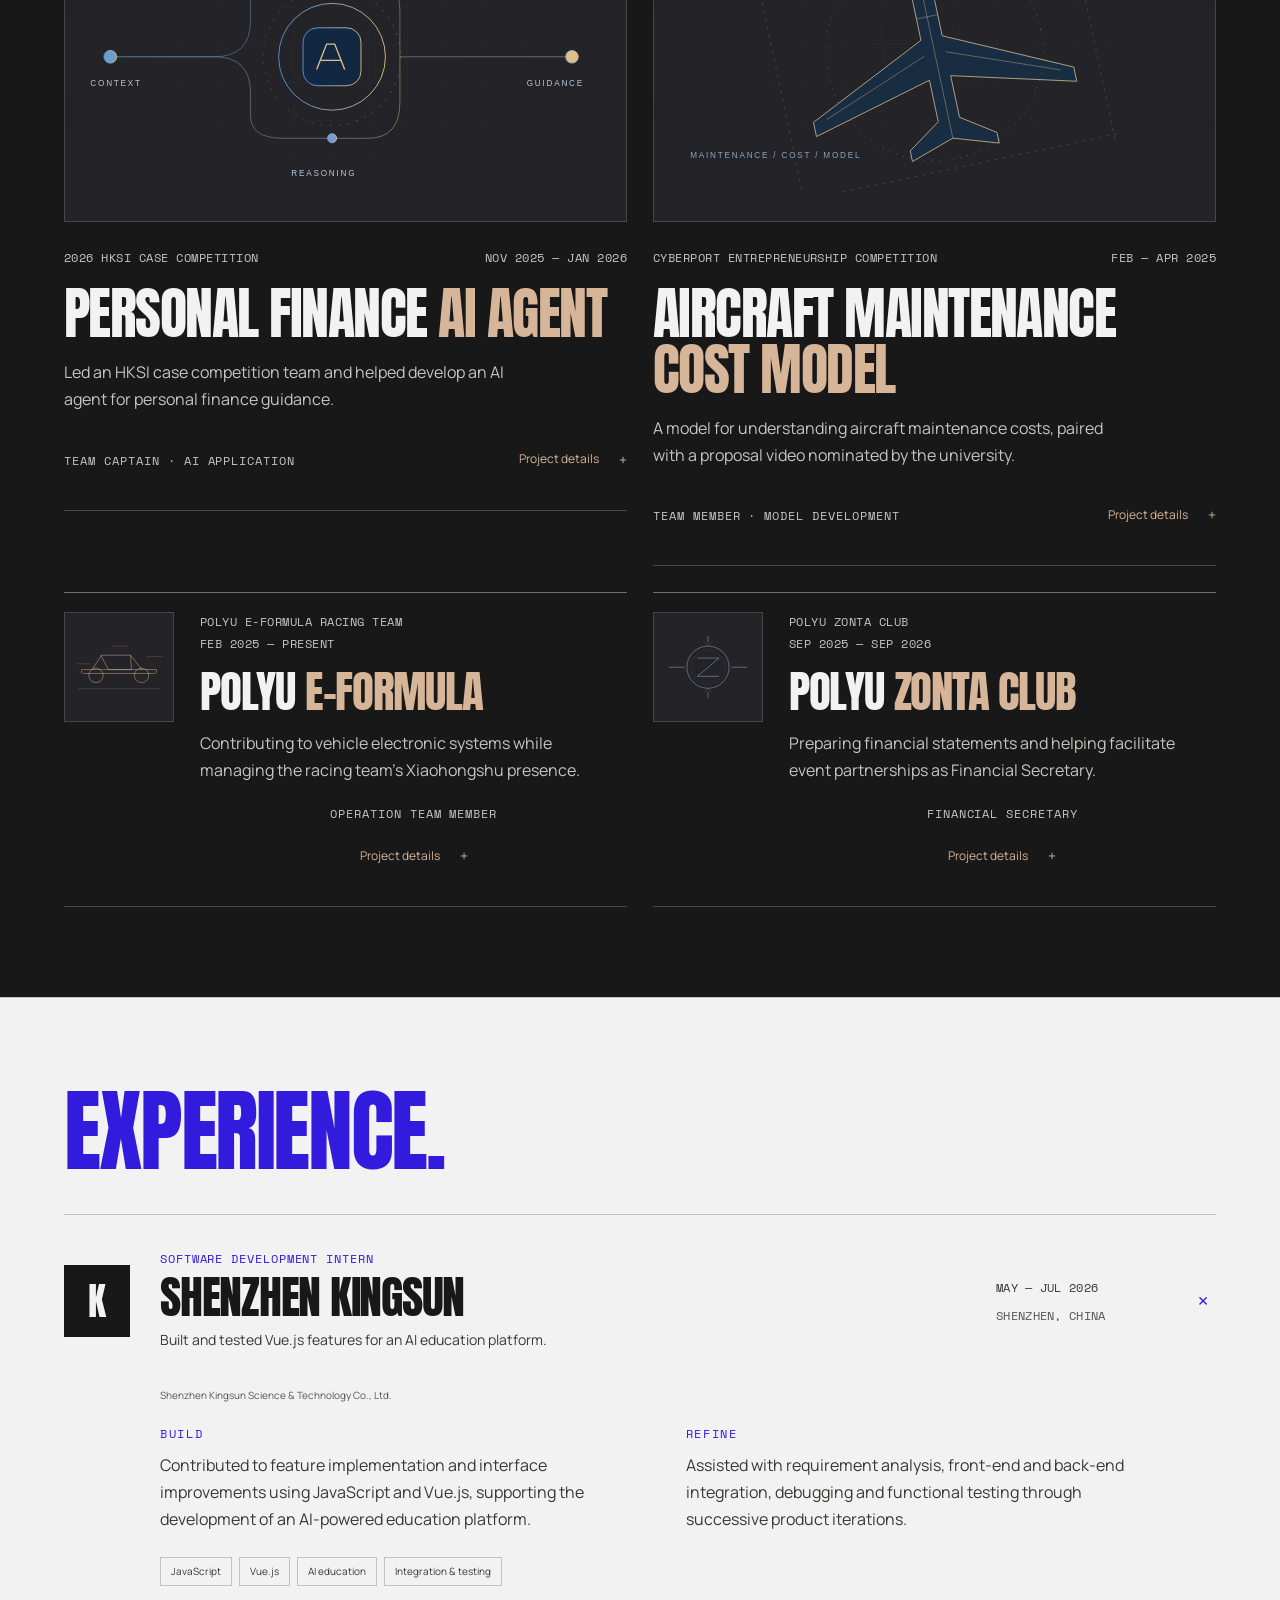
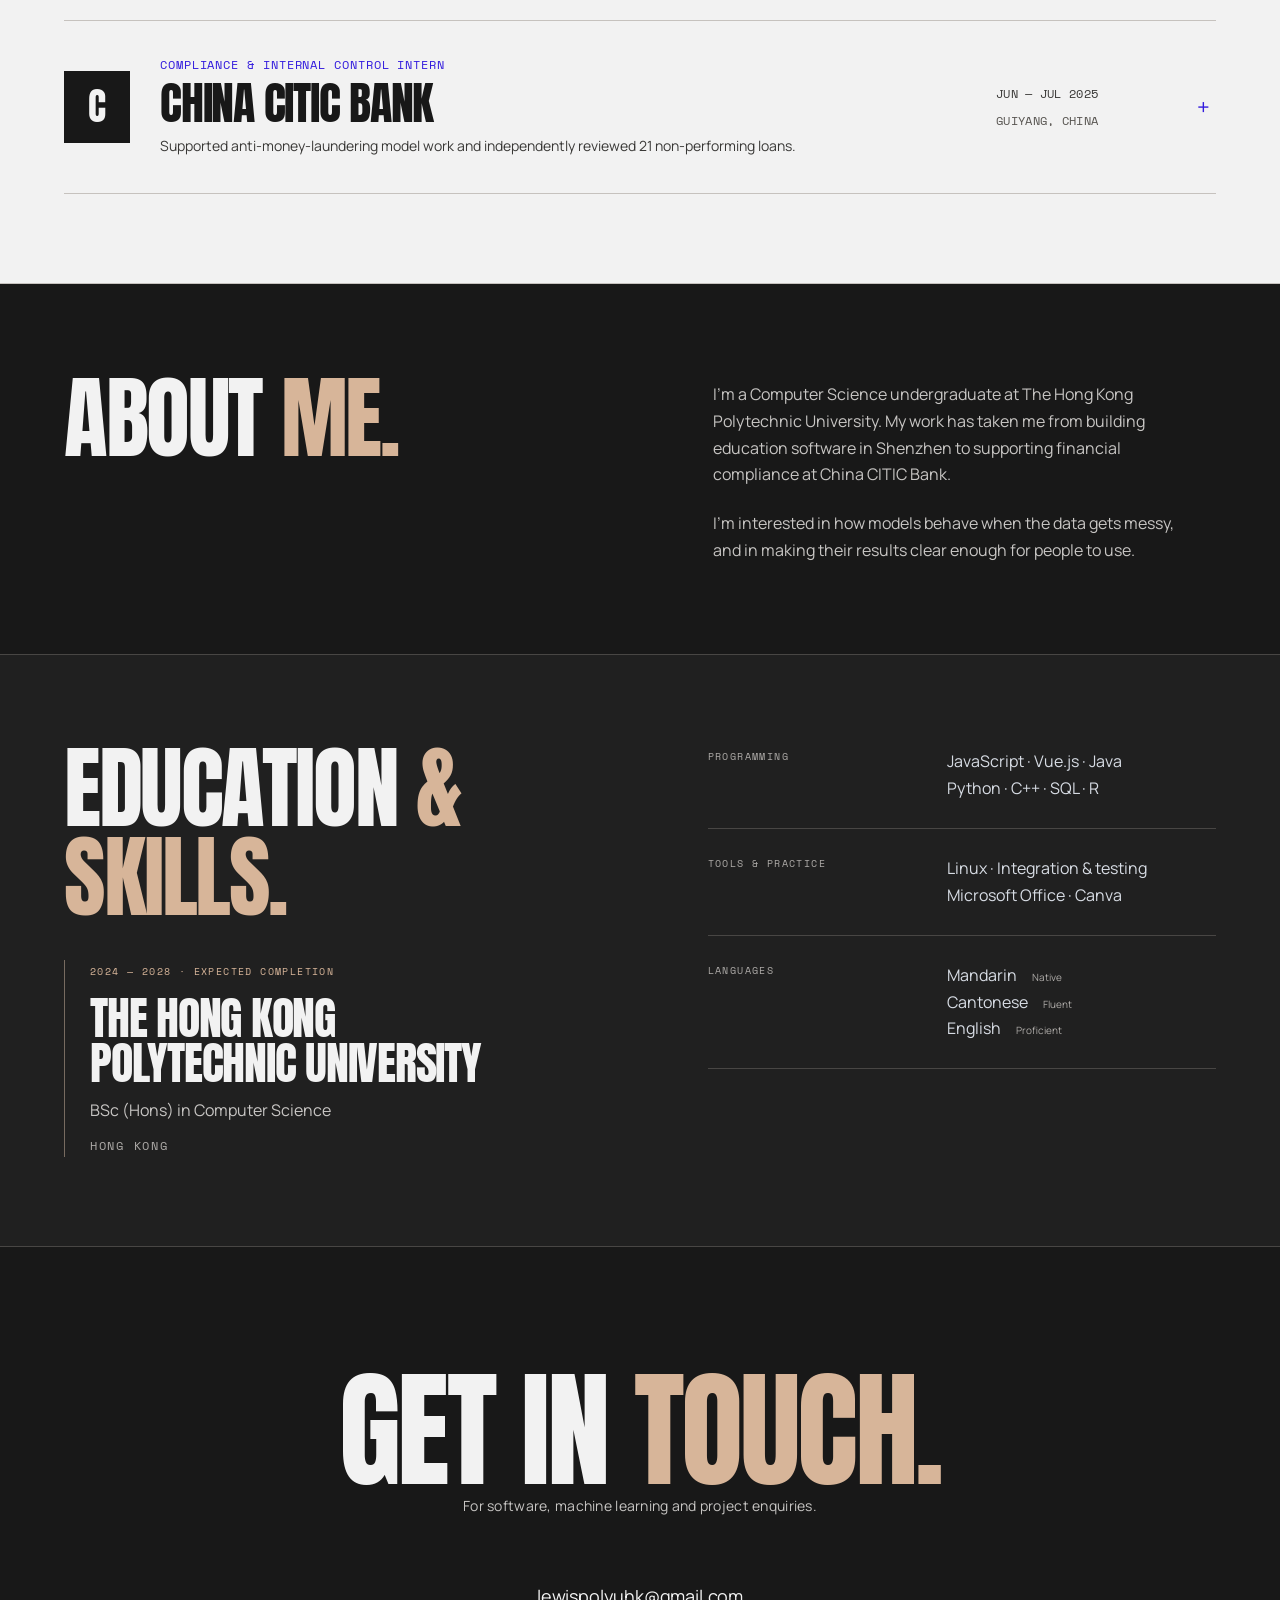
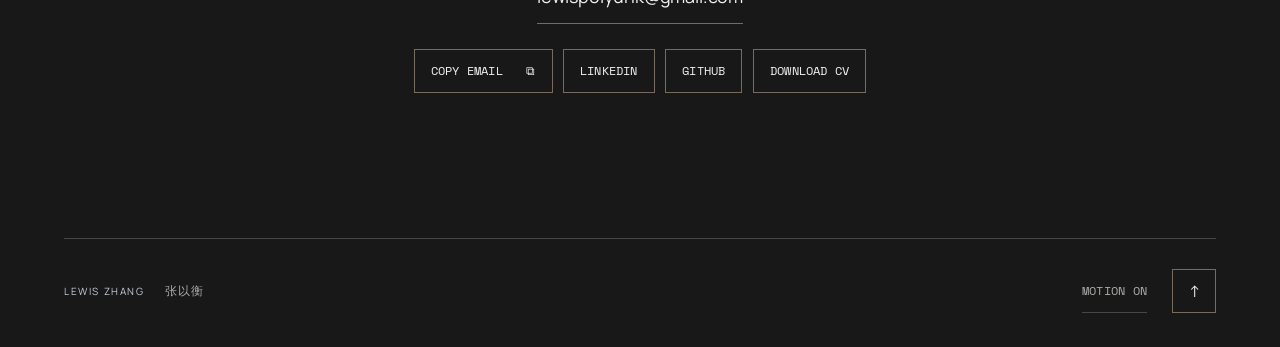
==== commit dcd16cf4: "Use Lewis’s selected LZ monogram in the portfolio header and favicon" ====
--- a/index.html
+++ b/index.html
@@ -5,17 +5,17 @@
 <meta name="description" content="Lewis Zhang is a Computer Science undergraduate at PolyU in Hong Kong. Explore his work in applied machine learning, AI products and software development.">
 <meta property="og:title" content="Lewis Zhang | Applied AI &amp; Software"><meta property="og:description" content="Selected projects and experience in machine learning, software development and finance."><meta property="og:type" content="website"><meta property="og:url" content="https://lewis136.github.io/personal-website/"><meta property="og:image" content="https://lewis136.github.io/personal-website/assets/portfolio-standard.jpg">
 <link rel="canonical" href="https://lewis136.github.io/personal-website/"><title>Lewis Zhang | Applied AI &amp; Software</title>
-<link rel="icon" href="data:image/svg+xml,%3Csvg xmlns='http://www.w3.org/2000/svg' viewBox='0 0 64 64'%3E%3Crect width='64' height='64' rx='16' fill='%23181818'/%3E%3Cpath d='M18 16v31h27M29 18h17L29 46h17' fill='none' stroke='%23d7b599' stroke-width='3'/%3E%3C/svg%3E">
+<link rel="icon" type="image/png" sizes="64x64" href="assets/lz-icon.png">
 <link rel="stylesheet" href="styles.css?v=20261030">
 <link rel="stylesheet" href="flight.css?v=20261030">
-<link rel="stylesheet" href="portfolio.css?v=worlds22-panel2">
+<link rel="stylesheet" href="portfolio.css?v=lz-mark-1">
 <script src="app.js?v=worlds22-panel2" defer></script>
 <script src="flight.js?v=20261030" defer></script>
 </head>
 <body>
 <a class="skip-link" href="#main">Skip to content</a><div class="page-progress" aria-hidden="true"></div>
 <header class="site-header">
-<a href="#home" class="brand" aria-label="Lewis Zhang, home"><span class="brand-symbol" aria-hidden="true">L<span>Z</span></span><span class="brand-name">LEWIS ZHANG</span></a>
+<a href="#home" class="brand" aria-label="Lewis Zhang, home"><img class="brand-mark" src="assets/lz-mark.png" width="256" height="129" alt=""><span class="brand-name">LEWIS ZHANG</span></a>
 <button class="menu-toggle" type="button" aria-label="Toggle navigation" aria-expanded="false" aria-controls="primary-nav"><span></span><span></span></button>
 <nav class="nav-links" id="primary-nav" aria-label="Main navigation"><a href="#projects">Projects</a><a href="#experience">Experience</a><a href="#about">About</a><a href="#foundation">Education</a><a href="#contact">Contact</a></nav>
 <a class="nav-cv" href="assets/ZHANG%20Yiheng%20Resume.pdf" download="Lewis-Zhang-CV.pdf">Download CV</a>
--- a/portfolio.css
+++ b/portfolio.css
@@ -35,18 +35,17 @@
   background: var(--ink);
   border-color: var(--line);
 }
-.brand { gap: 0; border: 1px solid var(--gold); color: var(--gold); }
-.brand-symbol, .brand-name {
+.brand { gap: .55rem; color: var(--gold); }
+.brand-mark { display: block; width: 54px; height: auto; flex-shrink: 0; }
+.brand-name {
   display: inline-flex;
   align-items: center;
   justify-content: center;
   min-height: 32px;
-  padding: 0 .42em;
+  padding: 0;
   font: 400 1.4rem/1 var(--display);
   letter-spacing: -.035em;
 }
-.brand-symbol { background: var(--gold); color: var(--ink); }
-.brand-symbol > span { transform: none; }
 .nav-links { gap: clamp(.85rem, 2vw, 2.1rem); }
 .nav-links a, html.js .nav-links a, .nav-cv, .text-link, .project-filter button,
 .button, .contact-links a, .contact-links button, .project-count, .motion-toggle {
@@ -286,7 +285,9 @@
   .hero-actions { gap: .5rem .9rem; }
   .project-ames, .case-findings > div { grid-template-columns: 1fr; }
   .case-findings > div { gap: .35rem; }
-  .brand-symbol, .brand-name { min-height: 28px; font-size: 1.13rem; }
+  .brand { gap: .32rem; }
+  .brand-mark { width: 40px; }
+  .brand-name { min-height: 28px; font-size: 1.13rem; }
   .nav-cv { font-size: .65rem; padding: .65rem; gap: .4rem; }
   .project-filter button { padding-inline: .55rem; font-size: .71rem; }
   .poster-signature { right: .45rem; bottom: .45rem; font-size: .7rem; }
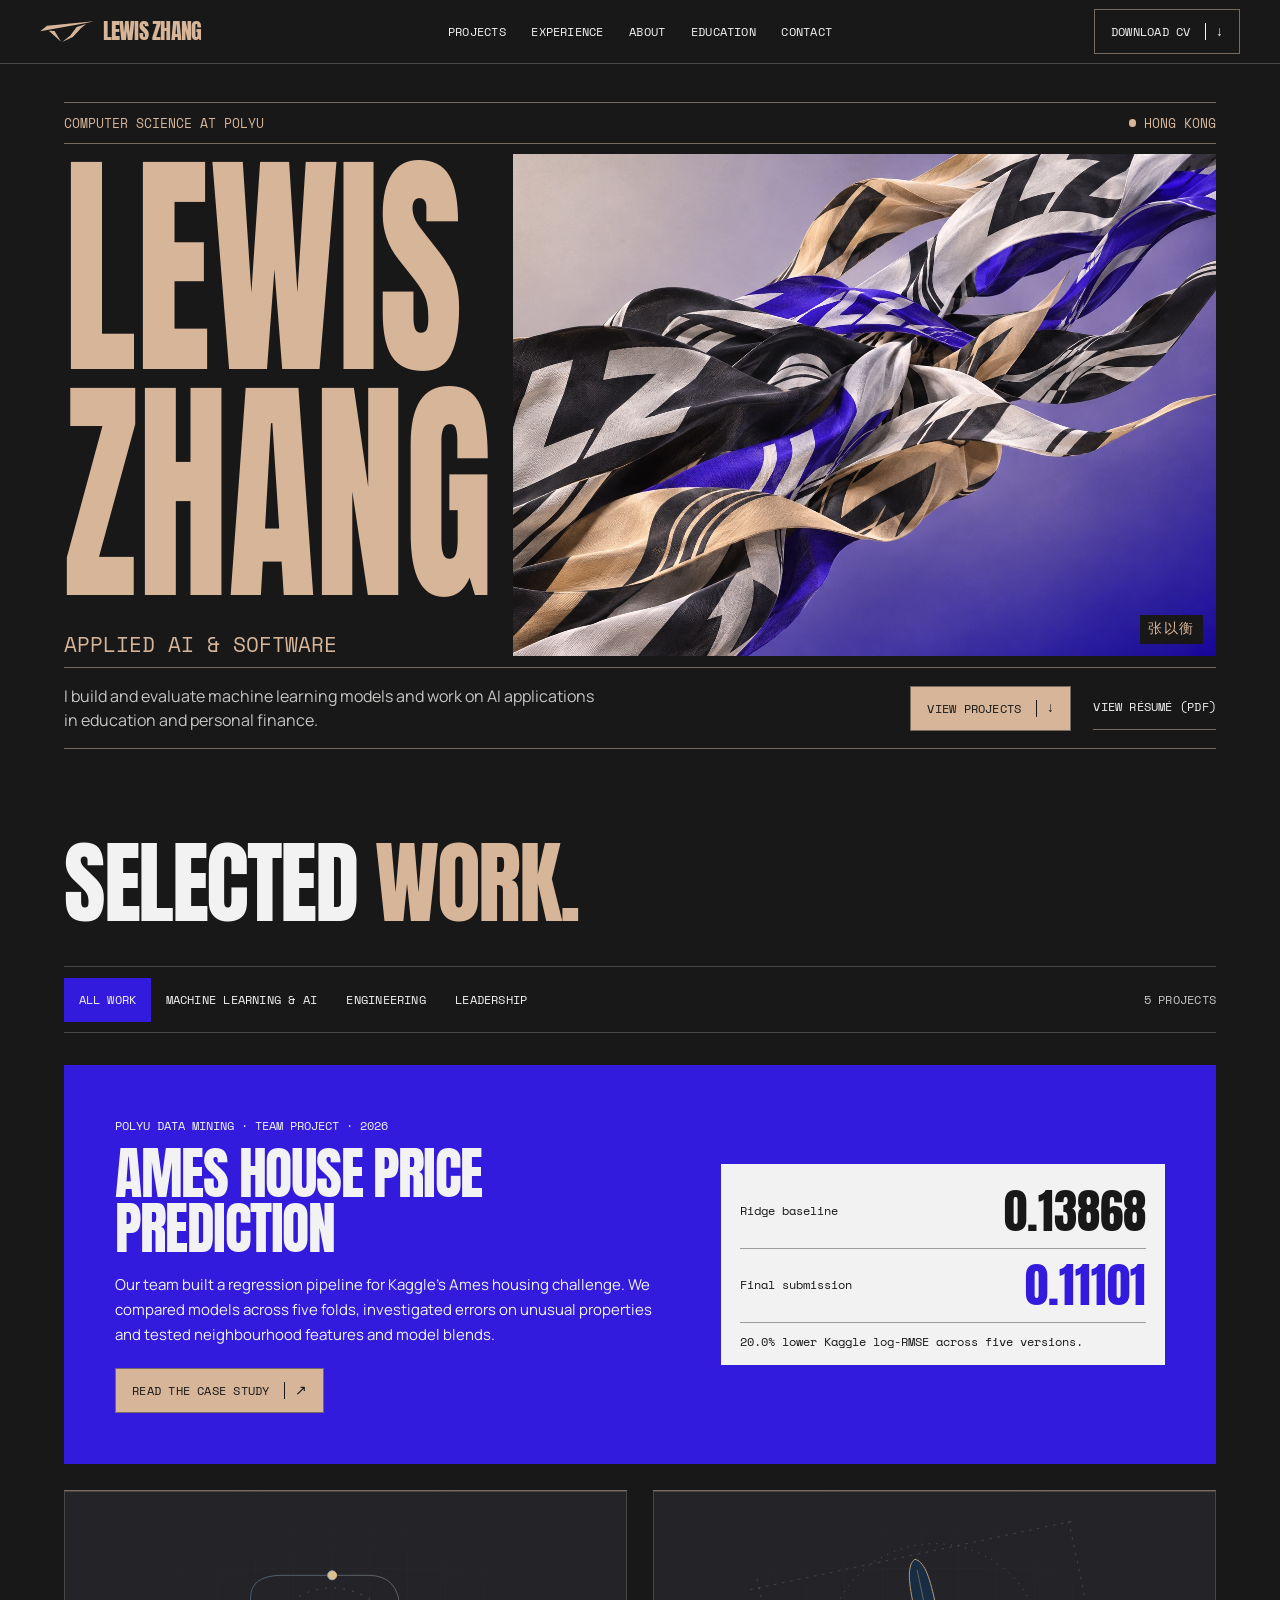
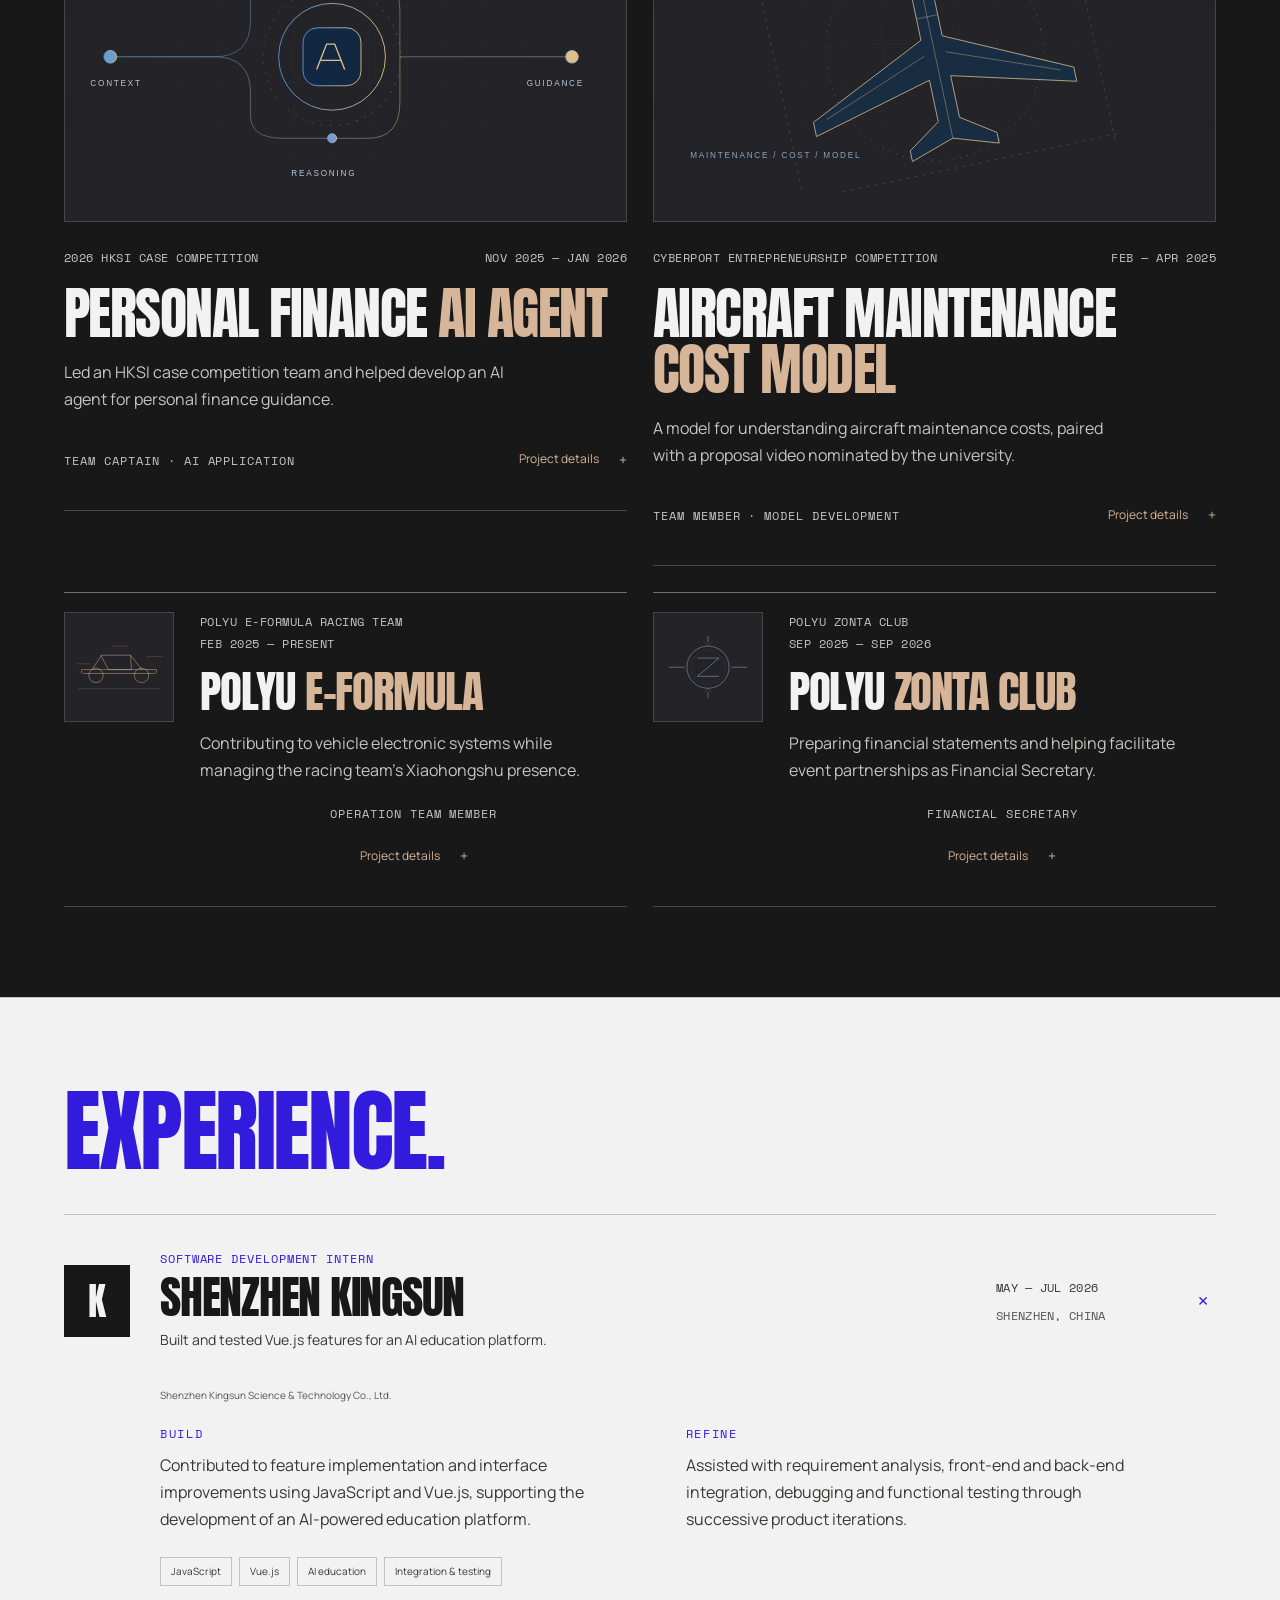
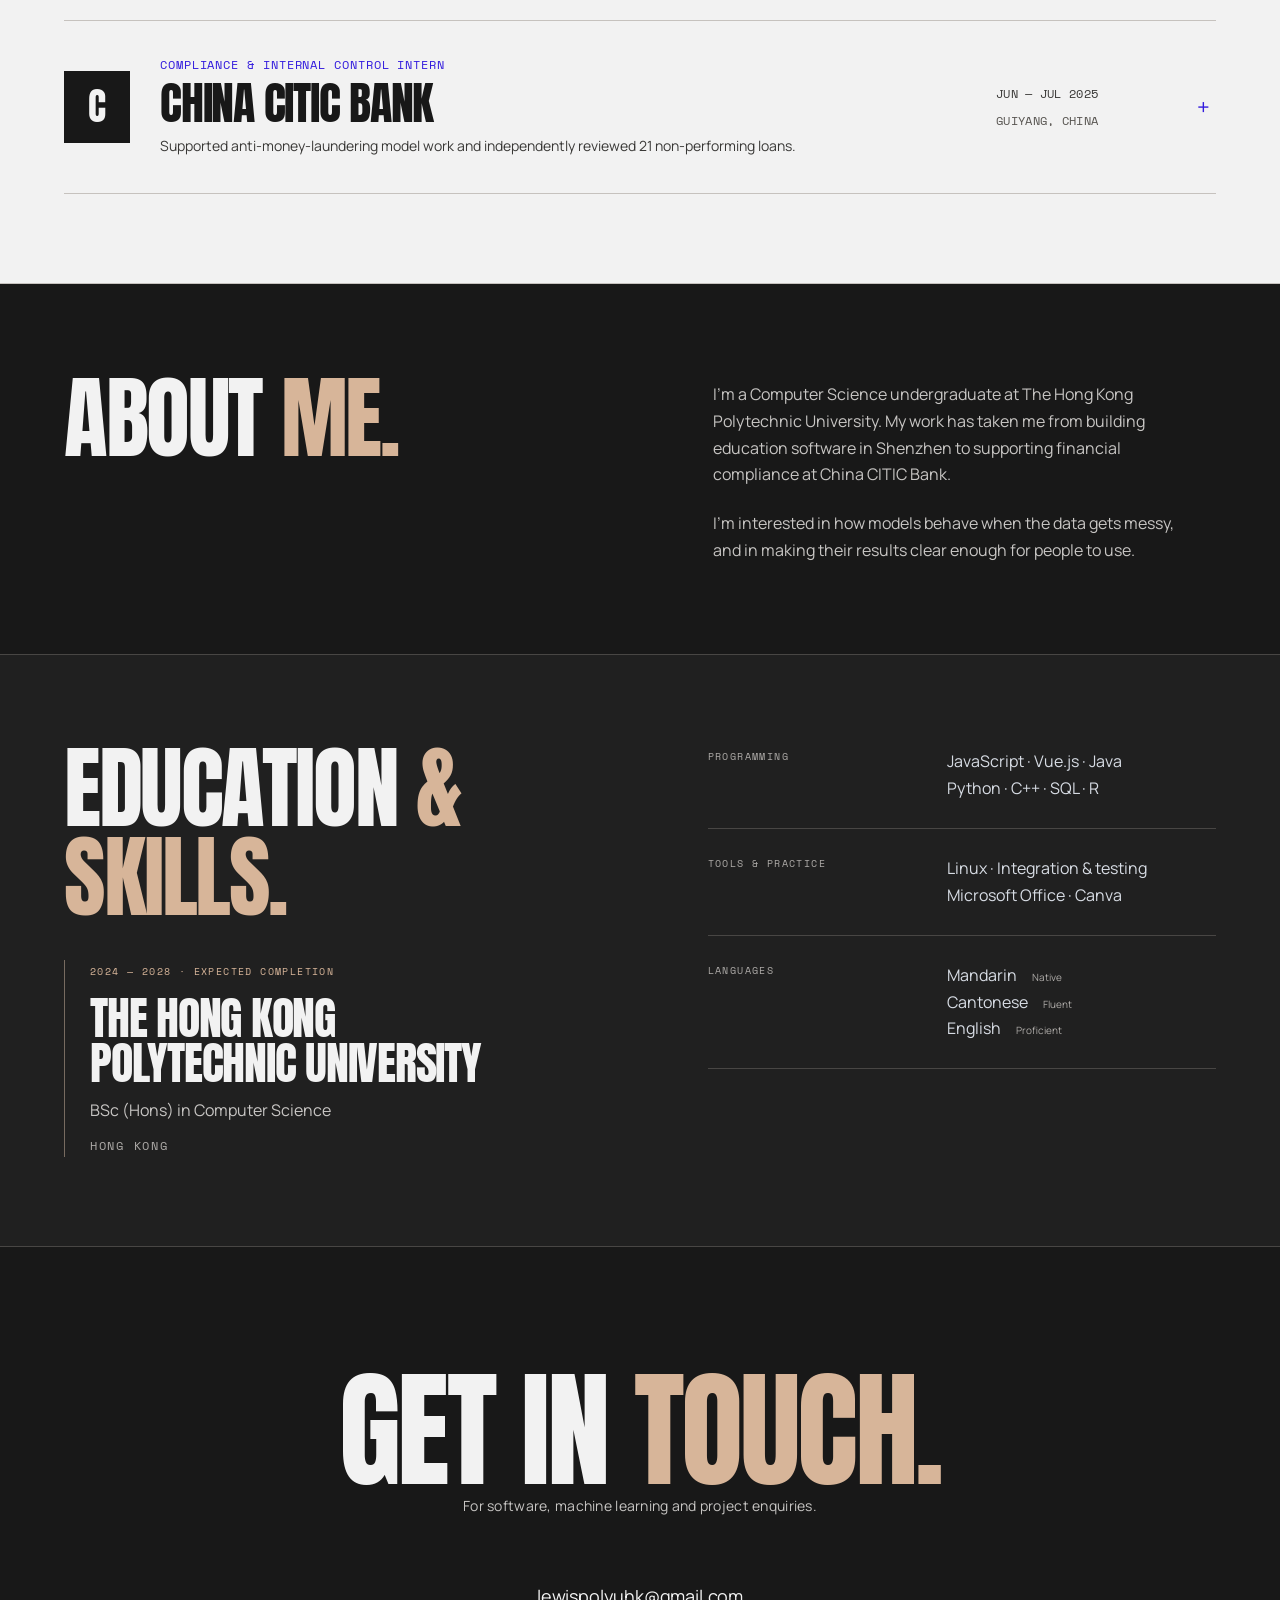
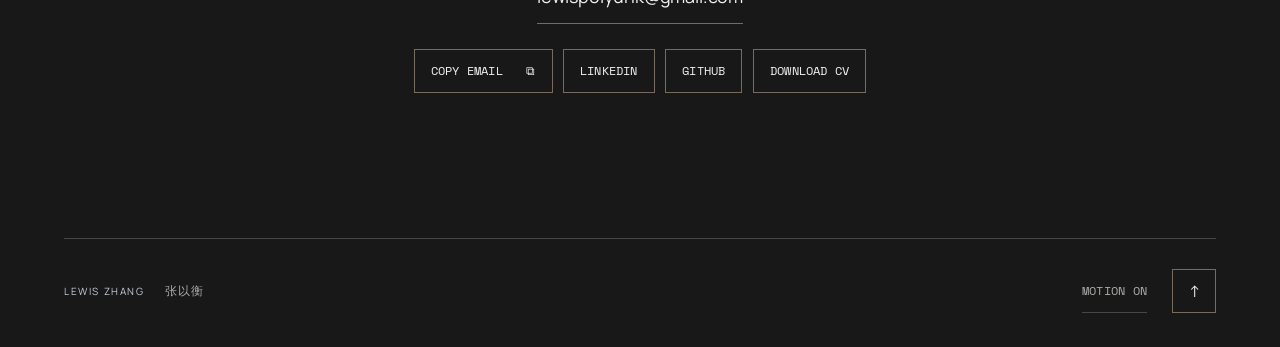
==== commit 02ae9a3d: "Use Lewis’s champagne three-blade emblem across the portfolio" ====
--- a/index.html
+++ b/index.html
@@ -5,7 +5,7 @@
 <meta name="description" content="Lewis Zhang is a Computer Science undergraduate at PolyU in Hong Kong. Explore his work in applied machine learning, AI products and software development.">
 <meta property="og:title" content="Lewis Zhang | Applied AI &amp; Software"><meta property="og:description" content="Selected projects and experience in machine learning, software development and finance."><meta property="og:type" content="website"><meta property="og:url" content="https://lewis136.github.io/personal-website/"><meta property="og:image" content="https://lewis136.github.io/personal-website/assets/portfolio-standard.jpg">
 <link rel="canonical" href="https://lewis136.github.io/personal-website/"><title>Lewis Zhang | Applied AI &amp; Software</title>
-<link rel="icon" type="image/png" sizes="64x64" href="assets/lz-icon.png">
+<link rel="icon" type="image/svg+xml" sizes="any" href="assets/lewis-icon.svg">
 <link rel="stylesheet" href="styles.css?v=20261030">
 <link rel="stylesheet" href="flight.css?v=20261030">
 <link rel="stylesheet" href="portfolio.css?v=lz-mark-1">
@@ -15,7 +15,7 @@
 <body>
 <a class="skip-link" href="#main">Skip to content</a><div class="page-progress" aria-hidden="true"></div>
 <header class="site-header">
-<a href="#home" class="brand" aria-label="Lewis Zhang, home"><img class="brand-mark" src="assets/lz-mark.png" width="256" height="129" alt=""><span class="brand-name">LEWIS ZHANG</span></a>
+<a href="#home" class="brand" aria-label="Lewis Zhang, home"><img class="brand-mark" src="assets/lewis-emblem.svg" width="928" height="350" alt=""><span class="brand-name">LEWIS ZHANG</span></a>
 <button class="menu-toggle" type="button" aria-label="Toggle navigation" aria-expanded="false" aria-controls="primary-nav"><span></span><span></span></button>
 <nav class="nav-links" id="primary-nav" aria-label="Main navigation"><a href="#projects">Projects</a><a href="#experience">Experience</a><a href="#about">About</a><a href="#foundation">Education</a><a href="#contact">Contact</a></nav>
 <a class="nav-cv" href="assets/ZHANG%20Yiheng%20Resume.pdf" download="Lewis-Zhang-CV.pdf">Download CV</a>
